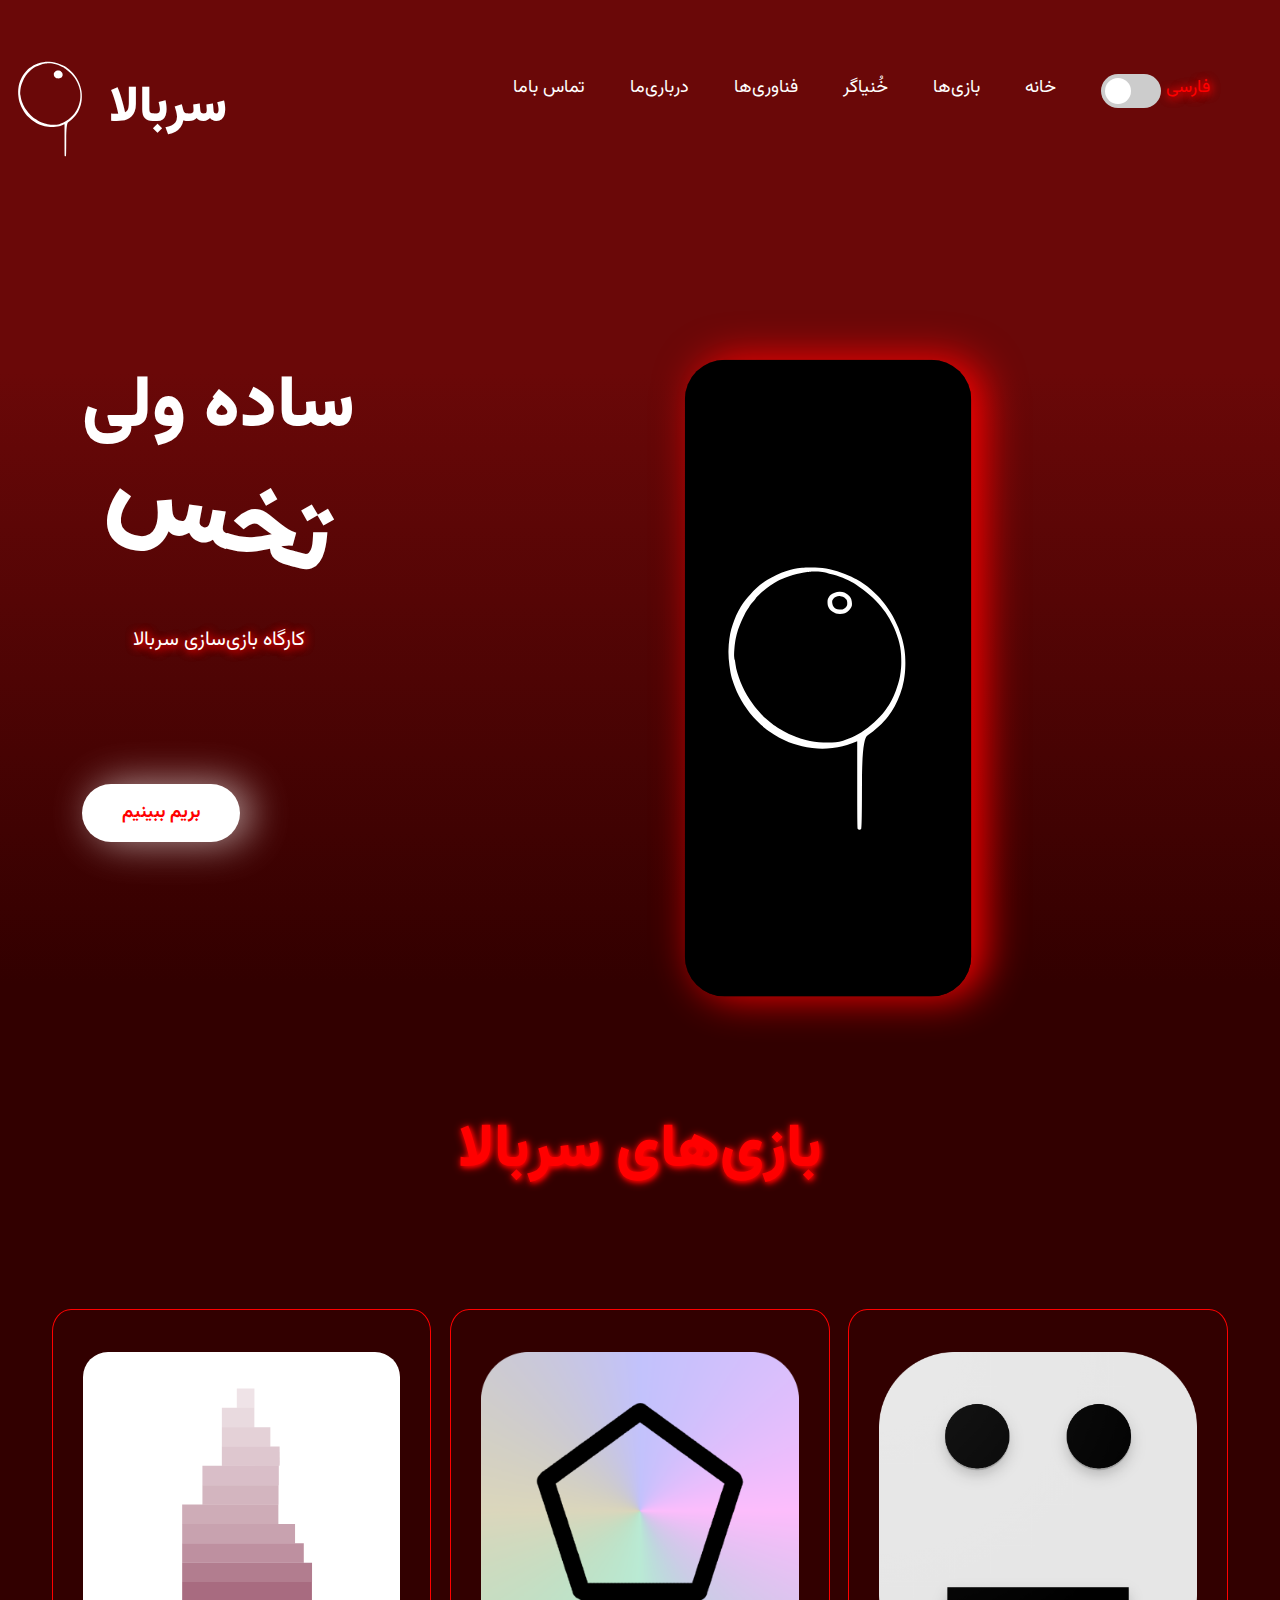
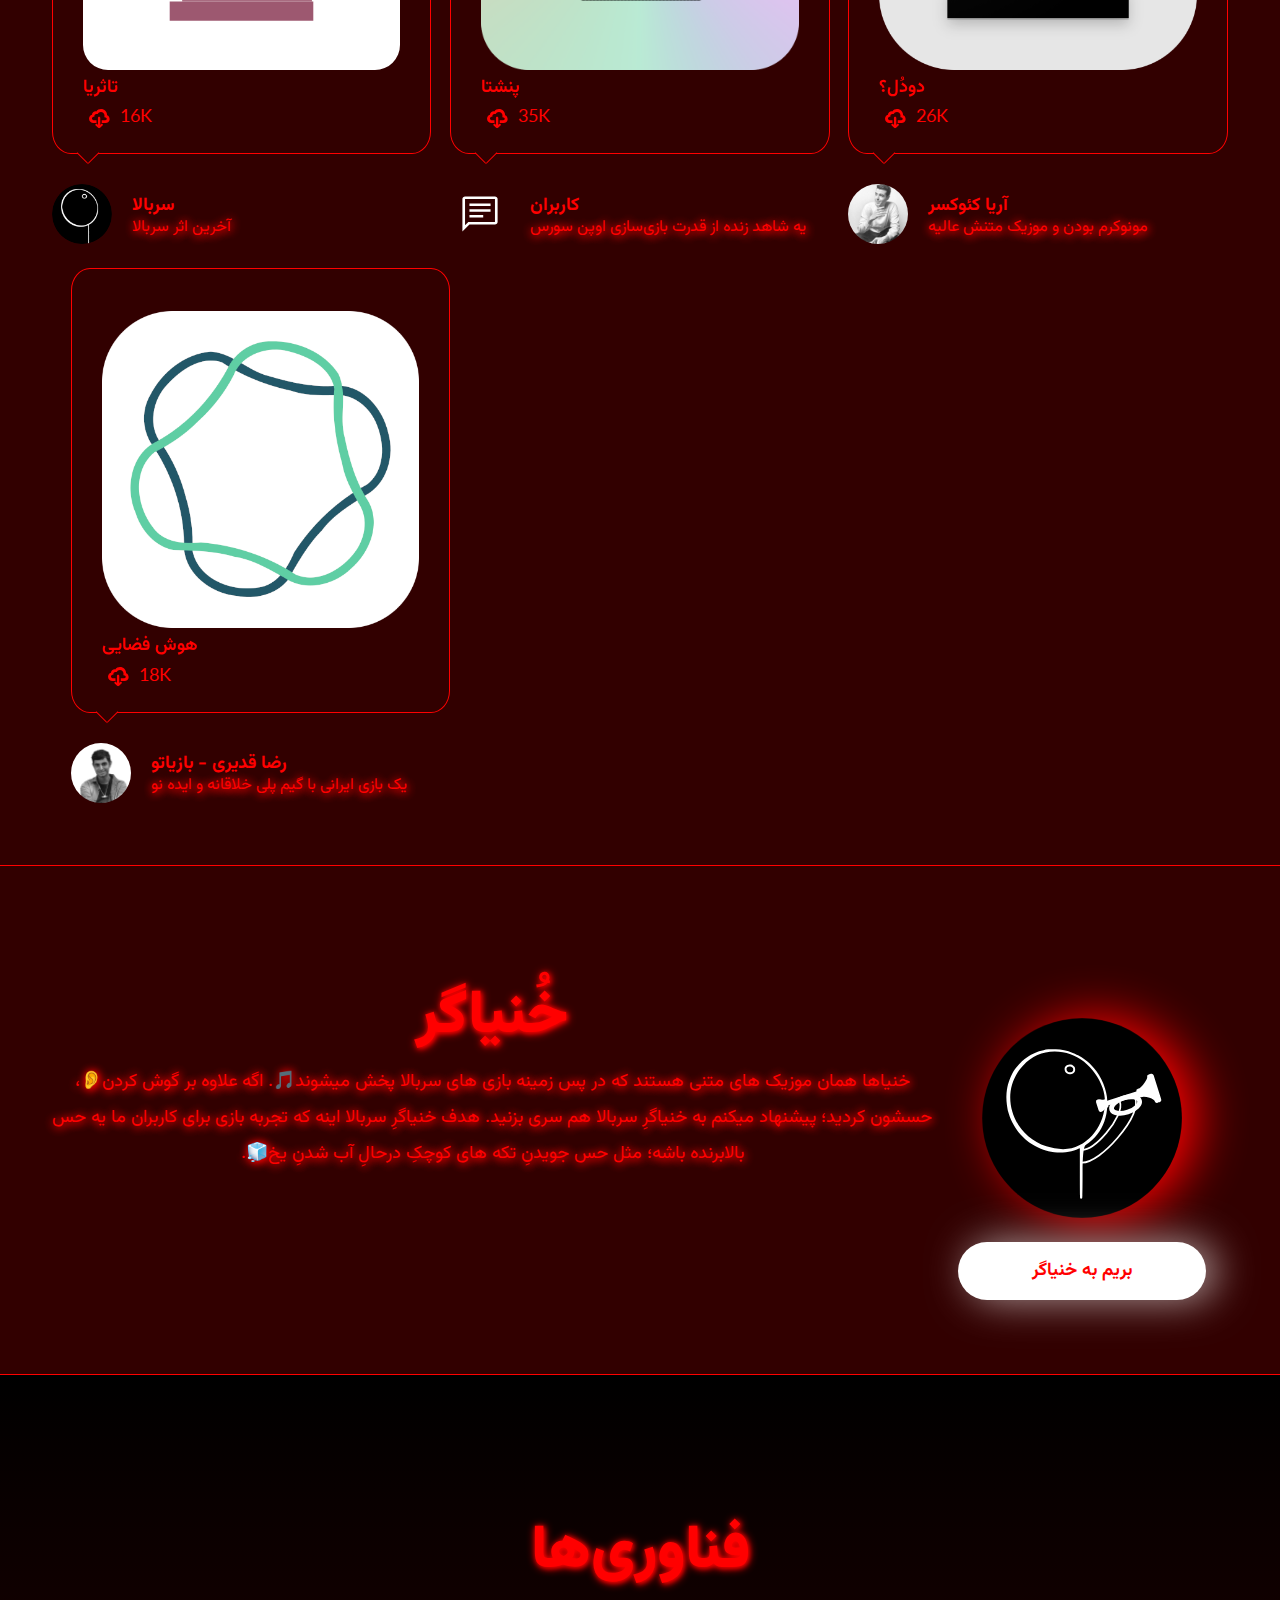
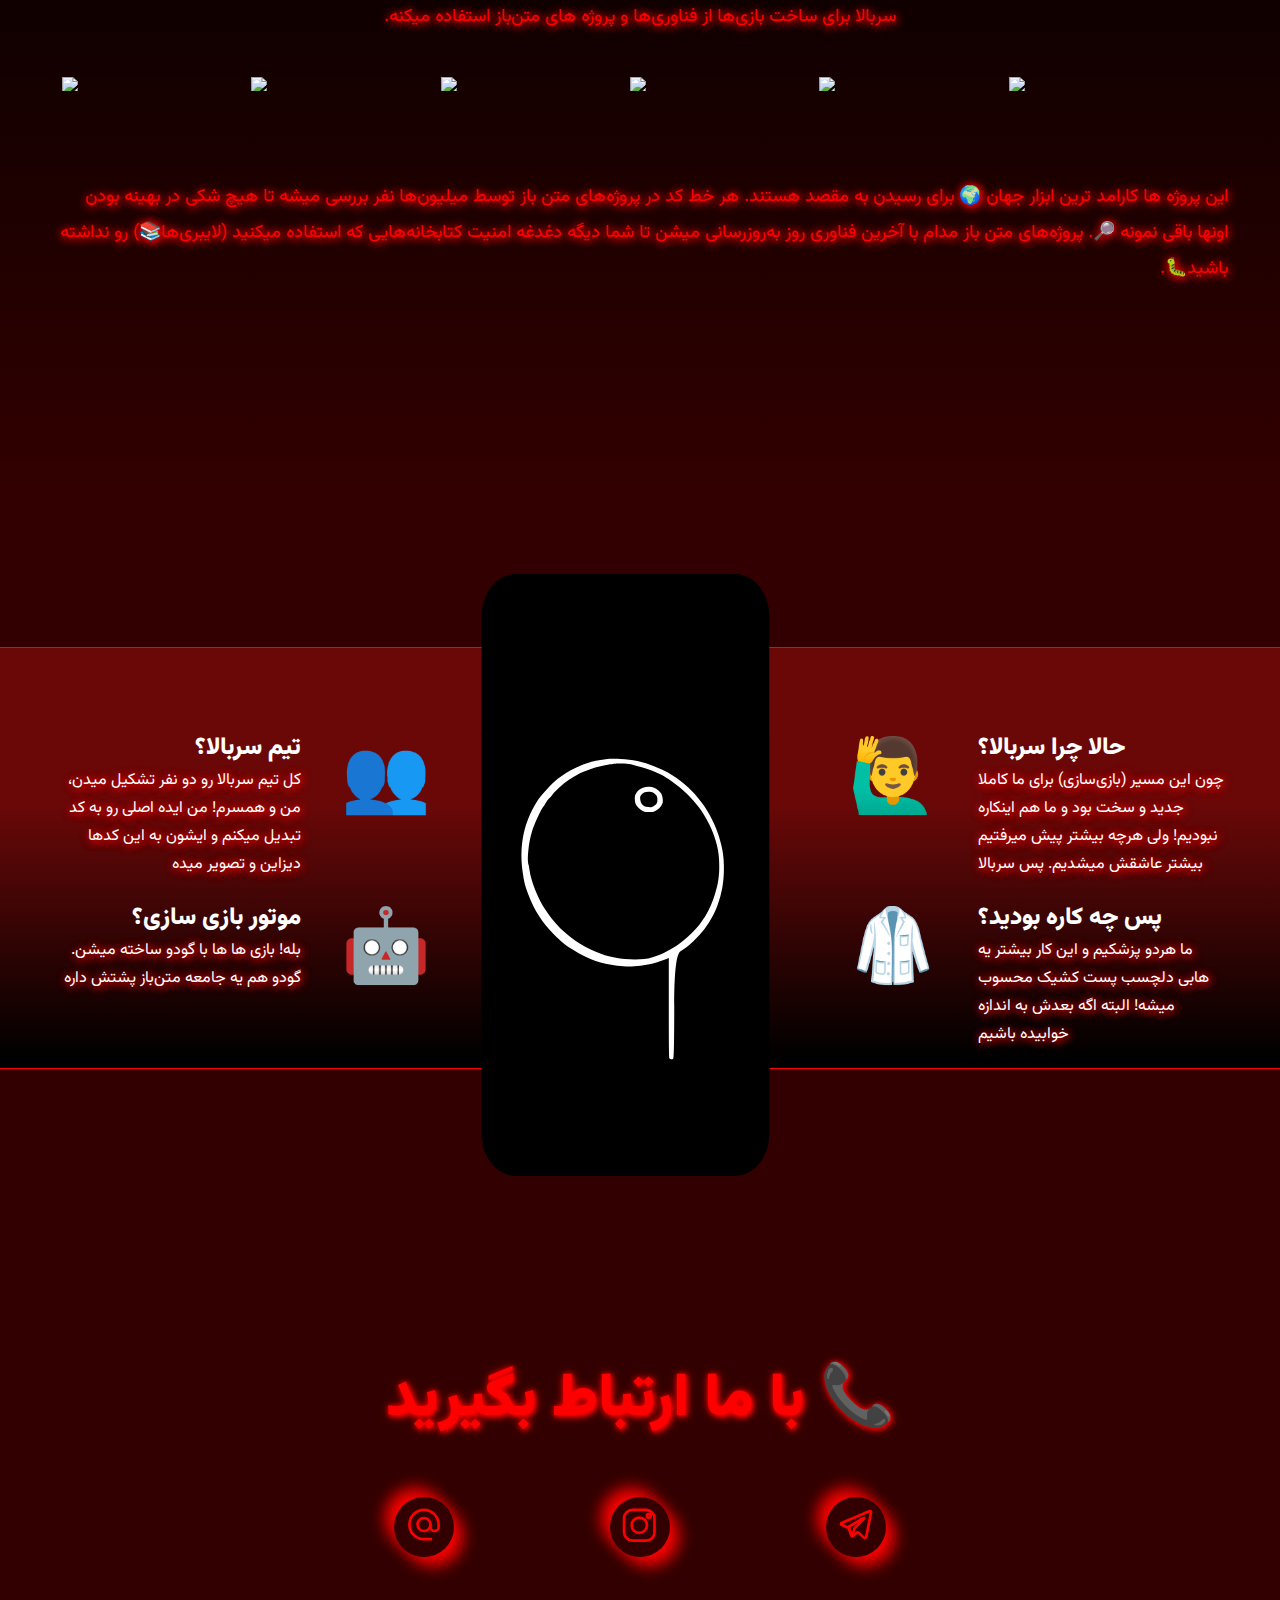
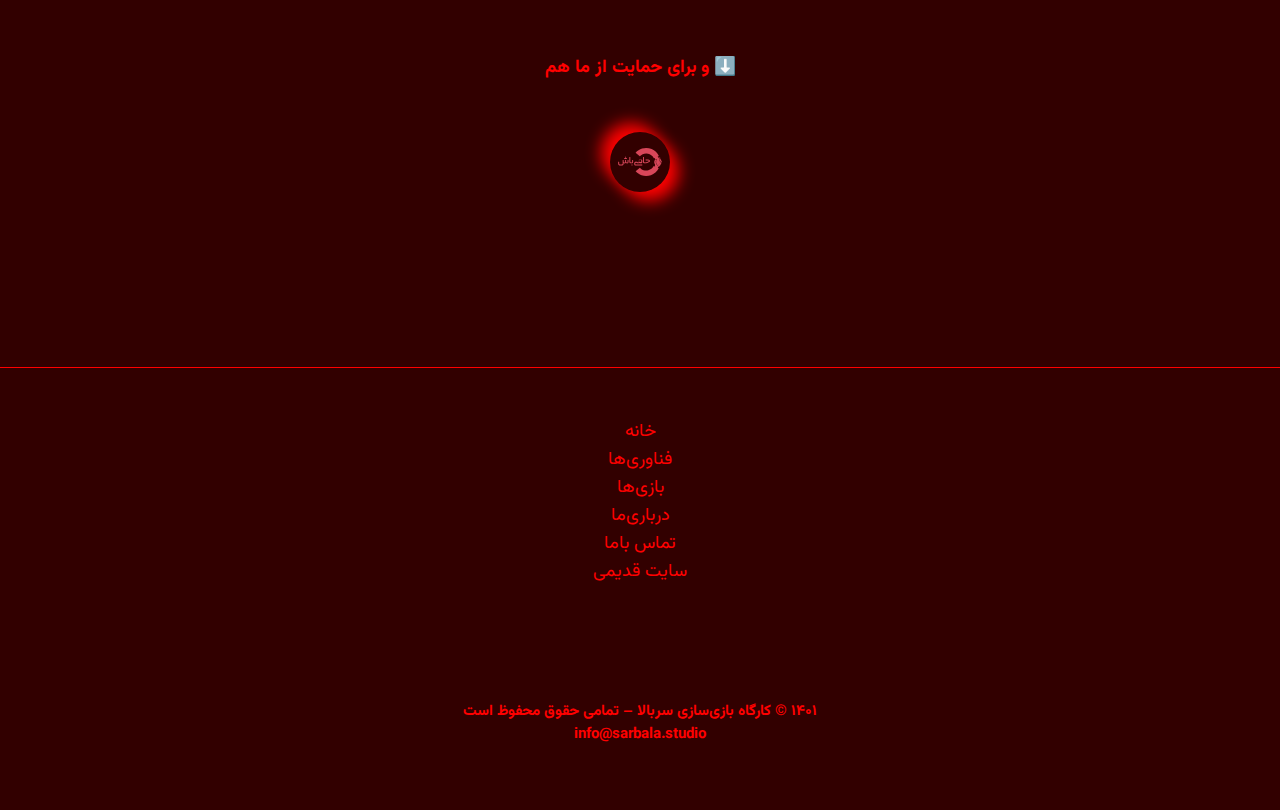
==== index.html @ 42cbb2fa "G tags" ====
<!DOCTYPE html>
<html lang="en">
  <head>
    <meta charset="UTF-8" />
    <meta name="viewport" content="width=device-width, initial-scale=1.0" />
    <meta name="theme-color" content="#320000"/>
    <title>Sarbala.Studio</title>

    <!-- Favicon -->
    <link
      rel="apple-touch-icon"
      sizes="180x180"
      href="images/favicon/apple-touch-icon.png"
    />
    <link
      rel="icon"
      type="image/png"
      sizes="32x32"
      href="images/favicon/favicon-32x32.png"
    />
    <link
      rel="icon"
      type="image/png"
      sizes="16x16"
      href="images/favicon/favicon-16x16.png"
    />
    <link rel="manifest" href="images/favicon/site.webmanifest" />
    <link
      rel="mask-icon"
      href="images/favicon/safari-pinned-tab.svg"
      color="#5bbad5"
    />
    <link rel="shortcut icon" href="images/favicon/favicon.ico" />
    <meta name="msapplication-TileColor" content="#da532c" />
    <meta
      name="msapplication-config"
      content="images/favicon/browserconfig.xml"
    />
    <!-- End: Favicon -->

    <!-- Primary Meta Tags -->
    <meta name="title" content="Sarbala a game studio" />
    <meta name="description" content="Sarbala,  simple  but  naughty! سربالا ساده ولی تخس!"/>

    <!-- Google Font -->
    <link rel="preconnect" href="https://fonts.googleapis.com">
    <link rel="preconnect" href="https://fonts.gstatic.com" crossorigin>
    <link href="https://fonts.googleapis.com/css2?family=Lato:ital,wght@0,400;0,700;0,900;1,400&display=swap" rel="stylesheet"/>
    <link href="https://fonts.googleapis.com/css2?family=Vazirmatn&display=swap" rel="stylesheet">

    <!-- Main CSS File -->
    <link rel="stylesheet" href="css/styles.css" />
    <link rel="stylesheet" href="css/grid.css" />


    <!-- Google tag (gtag.js) -->
    <script async src="https://www.googletagmanager.com/gtag/js?id=G-FK71V60ZFJ"></script>
    <script>
      window.dataLayer = window.dataLayer || [];
      function gtag(){dataLayer.push(arguments);}
      gtag('js', new Date());

      gtag('config', 'G-FK71V60ZFJ');
    </script>

  </head>
  <body>
    <!-- Preloader -->
    <div class="preloader">
      <div class="loader"></div>
    </div>
    <!-- Preloader End -->
    <!-- Header Section -->
    <header id="home">
      <nav>
        <div style="display: flex;justify-content: center;align-items: center;">
          <img src="images/sarbala-raw.svg" alt="Sarbala logo"/>
          <a href="#" class="logo lang lang-fa">سربالا</a>
          <a href="#" class="logo lang lang-en" style="font-size: 1.6rem;">Sarbala</a>
        </div>
        <div id="navbar">
          <ul>
            <li><a href="#home" class="lang lang-en">HOME</a></li>
            <li><a href="#games" class="lang lang-en">GAMES</a></li>
            <li><a href="#xonyagar" class="lang lang-en">Xonyagar</a></li>
            <li><a href="#features" class="lang lang-en">TECHNOLOGIES</a></li>
            <li><a href="#howto" class="lang lang-en">ABOUT US</a></li>
            <li><a href="#contact" class="lang lang-en">CONTACT</a></li>

            <li><a href="#contact" class="lang lang-fa">تماس باما</a></li>
            <li><a href="#howto" class="lang lang-fa">درباری‌ما</a></li>
            <li><a href="#features" class="lang lang-fa">فناوری‌ها</a></li>
            <li><a href="#xonyagar" class="lang lang-fa">خُنیا‌گر</a></li>
            <li><a href="#games" class="lang lang-fa">بازی‌ها</a></li>
            <li><a href="#home" class="lang lang-fa">خانه</a></li>
            <li>
              <label class="switch">
                <input type="checkbox" onclick="changelangfrombutt()">
                <span class="slider round"></span>
              </label>
            <p class="lang lang-fa">فارسی</p>
            <p class="lang lang-en">English</p>
            </li>
          </ul>
        </div>
        <div id="mobileNav">
          <span onclick="openNav()">&#9776;</span>
        </div>
        <div id="myNav" class="mobileNavOverlay">
          <div class="overlay-content">
            <a href="javascript:void()" class="close-btn" onclick="closeNav()"
              >&times;</a
            >
            <a href="#home" class="lang lang-en" onclick="closeNav()">HOME</a>
            <a href="#features" class="lang lang-en" onclick="closeNav()">SCREENSHOTS</a>
            <a href="#games" class="lang lang-en" onclick="closeNav()">GAMES</a>
            <a href="#howto" class="lang lang-en" onclick="closeNav()">ABOUT US</a>
            <a href="#contact" class="lang lang-en" onclick="closeNav()">CONTACT</a>


            <a href="#home" class="lang lang-fa" onclick="closeNav()">خانه</a>
            <a href="#features" class="lang lang-fa" onclick="closeNav()">فناوری‌ها</a>
            <a href="#games" class="lang lang-fa" onclick="closeNav()">بازی‌ها</a>
            <a href="#howto" class="lang lang-fa" onclick="closeNav()">درباری‌ما</a>
            <a href="#contact" class="lang lang-fa" onclick="closeNav()">تماس باما</a>
            <label class="switch" style="margin-top: 1em;">
              <input type="checkbox" onclick="changelangfrombutt()">
              <span class="slider"></span>
            </label>
            <p class="lang lang-fa">فارسی</p>
            <p class="lang lang-en">English</p>

          </div>
        </div>
      </nav>
      <div id="hero">
        <div class="row">
          <div class="col span_1_of_2">
            <div class="hero-description">
              <h1 class="lang lang-en">
                Pleasingly Graceful <br />
                & Stylish
              </h1>
              <br>
              <h1 class="lang lang-fa">
                ساده ولی<br/>
              </h1>
              <h1 class="lang lang-fa toxs">
                تخس
              </h1>
              <br>

              <p class="lang lang-en">
                An elegant game studio 
              </p>
              <p class="lang lang-fa" style="text-align: center;">
                کارگاه بازی‌سازی سربالا
              </p>
              <br>
              <br>
              <a href="#games" class="btn">
                <span class="download-btn  lang lang-en"> Let's see</span>
                <span class="download-btn lang lang-fa"> بریم ببینیم</span>
              </a>
            </div>
          </div>
          <div class="col span_1_of_2">
            <img class="hero-img" src="images/1080-2400.svg" alt="" style="scale: 0.8;" />
          </div>
        </div>
      </div>
      <!-- <div class="shape-divider">
        <div class="custom-shape-divider-bottom-1603385849">
          <svg
            data-name="Layer 1"
            xmlns="http://www.w3.org/2000/svg"
            viewBox="0 0 1200 120"
            preserveAspectRatio="none"
          >
            <path
              d="M1200 120L0 16.48 0 0 1200 0 1200 120z"
              class="shape-fill"
            ></path>
          </svg>
        </div>
      </div> -->
      <button onclick="topFunction()" id="scrollUp" title="Go to top">
        <svg transform = "scale(-1,1)" height="100%" stroke-miterlimit="10" style="fill-rule:nonzero;clip-rule:evenodd;stroke-linecap:round;stroke-linejoin:round;" version="1.1" viewBox="0 0 100 100" width="100%" xml:space="preserve" xmlns="http://www.w3.org/2000/svg" xmlns:xlink="http://www.w3.org/1999/xlink">
          <defs/>
          <g id="Layer-1">
          <g opacity="1">
          <path d="M47.2425 9.98416C46.5605 9.99583 45.9525 10.0289 45.4668 10.0828C44.4954 10.1907 43.632 10.3256 42.8765 10.4875C42.1211 10.6494 41.3251 10.8653 40.4887 11.1351C39.6522 11.4049 38.7079 11.7827 37.6556 12.2683C36.6033 12.754 35.6859 13.2397 34.9034 13.7253C34.1209 14.211 33.352 14.7507 32.5965 15.3442C31.841 15.9378 30.9102 16.8417 29.8039 18.0559C28.6976 19.2701 27.9152 20.2145 27.4565 20.889C26.9978 21.5635 26.5256 22.3595 26.0399 23.2769C25.5543 24.1942 25.1226 25.1521 24.7448 26.1504C24.367 27.1487 24.0703 28.0526 23.8544 28.8621C23.6385 29.6716 23.4497 30.6291 23.2878 31.7357C23.1259 32.8422 23.0314 34.0693 23.0045 35.4187C22.9775 36.768 23.0719 38.225 23.2878 39.7897C23.5037 41.3544 23.706 42.5014 23.8949 43.2299C24.0837 43.9584 24.3941 44.903 24.8258 46.063C25.2574 47.2229 25.7162 48.2752 26.2018 49.2198C26.6875 50.1644 27.2001 51.0548 27.7398 51.891C28.2794 52.7272 28.873 53.5504 29.5206 54.3598C30.1681 55.1693 30.9102 55.9925 31.7466 56.8287C32.583 57.6648 33.352 58.3666 34.0535 58.9332C34.7551 59.4999 35.6589 60.1337 36.7652 60.8355C37.8715 61.5372 38.9372 62.1306 39.9625 62.6163C40.9878 63.1019 41.9322 63.4929 42.7956 63.79C43.659 64.087 44.5494 64.3428 45.4668 64.5589C46.3841 64.7751 47.423 64.9499 48.5832 65.0851C49.7434 65.2203 50.7687 65.2874 51.6591 65.2874C52.5495 65.2874 53.5748 65.2203 54.735 65.0851C55.8952 64.9499 56.9205 64.7751 57.8109 64.5589C58.7013 64.3428 59.6727 64.0328 60.725 63.6281C61.2511 63.4257 61.7772 63.2233 62.3034 63.021C62.3034 67.4325 62.3034 71.844 62.3034 76.2555C62.3034 85.0786 62.3574 89.571 62.4653 89.7329C62.5732 89.8948 62.7351 89.9895 62.951 90.0162C63.1668 90.0429 63.3557 89.962 63.5176 89.7734C63.6795 89.5848 63.7604 84.9571 63.7604 75.8913C63.7604 66.8254 64.3135 61.942 65.4198 61.2402C66.5261 60.5384 67.6727 59.635 68.86 58.5285C70.0472 57.422 71.0185 56.3697 71.774 55.3717C72.5294 54.3736 73.204 53.3343 73.7976 52.2553C74.3912 51.1763 74.9308 49.9621 75.4165 48.6127C75.9022 47.2634 76.28 45.8743 76.5498 44.4441C76.8195 43.0137 76.968 41.4491 76.9949 39.7492C77.0219 38.0494 76.941 36.5381 76.7521 35.2163C76.5633 33.8945 76.226 32.4374 75.7403 30.8453C75.2546 29.2531 74.6071 27.6617 73.7976 26.0695C72.9882 24.4775 72.1247 23.061 71.2074 21.8199C70.29 20.5787 69.4535 19.5669 68.6981 18.7844C67.9426 18.0019 67.2141 17.3139 66.5125 16.7203C65.811 16.1267 65.096 15.5736 64.3675 15.0609C63.639 14.5483 62.87 14.0627 62.0606 13.6039C61.2511 13.1452 60.0774 12.6056 58.5394 11.985C57.0015 11.3644 55.4635 10.8923 53.9256 10.5685C52.3876 10.2447 51.0284 10.0609 49.4635 10.0069C48.681 9.97993 47.9246 9.97248 47.2425 9.98416ZM48.9196 11.2312C49.7561 11.2312 51.0925 11.2565 51.6591 11.3375C52.2257 11.4184 53.2915 11.6882 54.8564 12.1469C56.4213 12.6056 57.703 13.0508 58.7013 13.4825C59.6996 13.9142 60.4821 14.292 61.0487 14.6157C61.6154 14.9395 62.6137 15.6276 64.0437 16.6798C65.4738 17.7321 66.7823 18.8789 67.9696 20.12C69.1568 21.3611 70.1551 22.5753 70.9645 23.7625C71.774 24.9498 72.5025 26.2044 73.1501 27.5265C73.7976 28.8483 74.3642 30.3053 74.8499 31.8975C75.3356 33.4897 75.6189 35.0811 75.6998 36.6733C75.7808 38.2655 75.7808 39.5469 75.6998 40.5182C75.6189 41.4895 75.511 42.3395 75.376 43.068C75.2411 43.7965 74.9983 44.7541 74.6475 45.9415C74.2968 47.129 73.9055 48.1942 73.4738 49.1389C73.0422 50.0835 72.6374 50.8792 72.2597 51.5268C71.8819 52.1743 71.3288 52.9838 70.6003 53.9551C69.8718 54.9265 68.8464 56.0192 67.5244 57.2334C66.2023 58.4476 64.8936 59.4456 63.5985 60.2284C62.3034 61.0111 61.2376 61.5777 60.4012 61.9282C59.5648 62.2787 58.7553 62.5758 57.9728 62.8186C57.1903 63.0615 56.4484 63.2233 55.7468 63.3043C55.0453 63.3852 54.2358 63.4257 53.3185 63.4257C52.4011 63.4257 51.4972 63.3852 50.6068 63.3043C49.7164 63.2233 48.8125 63.0882 47.8951 62.8996C46.9778 62.711 46.1818 62.5215 45.5073 62.3329C44.8327 62.1443 43.9963 61.8473 42.998 61.4425C41.9997 61.0378 40.9608 60.5384 39.8816 59.9451C38.8023 59.3517 37.9389 58.8256 37.2913 58.3666C36.6438 57.9077 35.8883 57.3143 35.0249 56.5858C34.1614 55.8573 33.5004 55.2502 33.0417 54.7646C32.583 54.2789 32.0704 53.6985 31.5037 53.0242C30.9371 52.35 30.3165 51.513 29.642 50.5149C28.9675 49.5169 28.4009 48.5723 27.9421 47.6819C27.4834 46.7915 27.0653 45.8743 26.6875 44.9297C26.3097 43.9851 25.9859 43.0542 25.7162 42.1371C25.4464 41.22 25.2574 40.3426 25.1495 39.5064C25.0416 38.6702 24.9607 38.225 24.9067 38.1708C24.8527 38.1166 24.7988 37.8065 24.7448 37.2399C24.6908 36.6733 24.7179 35.8096 24.8258 34.6497C24.9337 33.4897 25.0686 32.5046 25.2305 31.6952C25.3924 30.8857 25.6083 30.0358 25.878 29.1454C26.1478 28.255 26.6335 27.0544 27.3351 25.5433C28.0366 24.0323 28.5223 23.115 28.7921 22.7912C29.0619 22.4674 29.3047 22.1032 29.5206 21.6984C29.7365 21.2937 30.0198 20.9159 30.3705 20.5652C30.7212 20.2145 31.0181 19.8637 31.2609 19.5129C31.5037 19.1622 32.0704 18.5685 32.9608 17.7321C33.8511 16.8957 34.7551 16.1672 35.6724 15.5466C36.5898 14.926 37.4127 14.4269 38.1412 14.0491C38.8698 13.6714 40.003 13.2127 41.5409 12.6731C43.0789 12.1334 44.5899 11.7557 46.0739 11.5398C47.5578 11.3239 48.0832 11.2312 48.9196 11.2312Z" fill="#ffffff" fill-rule="evenodd" opacity="1" stroke="none"/>
          <path d="M55.4237 17.6905C54.884 17.9064 54.4928 18.1222 54.25 18.3381C54.0071 18.5539 53.8183 18.7697 53.6834 18.9856C53.5484 19.2015 53.4405 19.4039 53.3596 19.5927C53.2786 19.7816 53.2382 20.0919 53.2382 20.5236C53.2382 20.9553 53.2786 21.333 53.3596 21.6568C53.4405 21.9806 53.6024 22.3044 53.8452 22.6282C54.0881 22.9519 54.4119 23.2488 54.8166 23.5185C55.2213 23.7883 55.5586 23.9637 55.8284 24.0447C56.0982 24.1256 56.5029 24.1661 57.0426 24.1661C57.5822 24.1661 57.987 24.1256 58.2568 24.0447C58.5265 23.9637 58.8503 23.8019 59.2281 23.559C59.6059 23.3162 59.9296 22.9924 60.1994 22.5877C60.4692 22.183 60.6311 21.8457 60.6851 21.5759C60.7391 21.3061 60.7256 20.9148 60.6446 20.4022C60.5637 19.8895 60.4423 19.4982 60.2804 19.2285C60.1185 18.9587 59.8487 18.6618 59.4709 18.3381C59.0932 18.0143 58.7289 17.785 58.3782 17.65C58.0274 17.5151 57.5822 17.4341 57.0426 17.4072C56.5029 17.3802 55.9633 17.4746 55.4237 17.6905Z" fill="#ffffff" fill-rule="evenodd" opacity="1" stroke="none"/>
          <path d="M55.8689 18.9047C55.5181 19.0666 55.2618 19.242 55.0999 19.4308C54.938 19.6197 54.8166 19.7951 54.7356 19.957C54.6547 20.1188 54.6412 20.4291 54.6952 20.8878C54.7492 21.3465 54.884 21.7108 55.0999 21.9806C55.3158 22.2504 55.5451 22.4527 55.7879 22.5877C56.0308 22.7226 56.3815 22.8036 56.8402 22.8305C57.2989 22.8575 57.6227 22.844 57.8116 22.79C58.0004 22.7361 58.2298 22.6146 58.4996 22.4258C58.7694 22.2369 58.9717 22.0211 59.1067 21.7782C59.2416 21.5354 59.2955 21.1981 59.2686 20.7664C59.2416 20.3347 59.1741 20.0244 59.0662 19.8355C58.9583 19.6467 58.7559 19.4308 58.4591 19.188C58.1623 18.9451 57.7441 18.7968 57.2045 18.7428C56.6648 18.6888 56.2196 18.7428 55.8689 18.9047Z" fill="#ffffff" fill-rule="evenodd" opacity="1" stroke="none"/>
          </g>
          </g>
          </svg>          
      </button>
    </header>
    <!-- End: Header Section -->

    <!-- GAMES Section -->
    <section id="games">
      <h2 class="stylish_heading lang lang-en">
        Our games
      </h2>
      <h2 class="stylish_heading lang lang-fa">
        بازی‌های سربالا
      </h2>
      <div class="row">
        <div class="col span_1_of_3">
          <div class="bubble" onclick="window.open('https://sarbala.studio/TaSoraya.html','mwindow');">&nbsp;
            <img src="images/soraya logo.svg" alt="" style="border-radius: 25px;">
            <span class="company-name lang lang-en">Ta Soraya</span>
            <span class="company-name lang lang-fa">تا‌ثریا</span>
            <span><svg height="10%" width="10%" style="vertical-align: middle;" stroke-miterlimit="10" style="fill-rule:nonzero;clip-rule:evenodd;stroke-linecap:round;stroke-linejoin:round;" version="1.1" viewBox="0 0 100 100"  xml:space="preserve" xmlns="http://www.w3.org/2000/svg" xmlns:xlink="http://www.w3.org/1999/xlink">
              <defs>
              <clipPath id="TextBounds">
              <rect height="67.0413" width="73.3627" x="13.3187" y="16.4793"/>
              </clipPath>
              </defs>
              <g id="Layer-1">
              <path fill="red" clip-path="url(#TextBounds)" d="M59.0462 57.2585L59.0462 66.104L70.4903 66.104C78.4863 66.104 83.9585 61.6063 83.9585 54.36C83.9585 48.2881 81.06 43.6155 76.0375 41.7914C75.9875 30.4222 67.6668 22.2513 56.6974 22.2513C50.9253 22.2513 45.5031 24.6501 41.9049 29.6476C35.0834 28.5231 28.9365 33.1958 28.2118 40.0423C22.4898 41.4416 19.0415 46.539 19.0415 52.7608C19.0415 60.1321 24.9635 66.104 33.3592 66.104L42.5296 66.104L42.5296 57.2585L33.4092 57.2585C30.3608 57.2585 28.2118 54.9097 28.2118 52.2611C28.2118 48.2631 31.3852 46.3641 35.3332 46.3641C35.758 46.3641 35.9829 46.1142 35.9079 45.6894C35.0584 39.7424 39.2312 36.2692 45.3781 37.9433C45.7029 38.0433 46.0278 37.9433 46.1777 37.6435C48.2766 33.3957 51.7749 31.1218 56.5224 31.1218C62.5444 31.1218 67.3419 35.7944 67.6168 42.0163C67.7168 44.0652 67.5169 45.9143 67.3419 47.2136C67.292 47.6384 67.4669 47.8383 67.8917 47.8883C72.3644 48.1881 74.7882 49.8373 74.7882 53.1356C74.7882 55.7343 73.4388 57.2585 69.9156 57.2585L59.0462 57.2585ZM50.8004 82.5207C51.8248 82.5207 52.8993 82.1459 53.8988 81.1714L61.5949 73.8001C62.1946 73.2004 62.5444 72.5507 62.5444 71.6512C62.5444 69.8521 60.9452 68.6277 59.396 68.6277C58.4465 68.6277 57.6469 69.0275 57.0222 69.6772L55.0482 71.7761L53.8988 73.8501L54.5235 70.4768L54.5235 50.3121C54.5235 48.3381 52.9243 46.5889 50.8004 46.5889C48.6514 46.5889 47.0523 48.3381 47.0523 50.3121L47.0523 70.4768L47.6769 73.8501L46.5525 71.7761L44.5535 69.6772C43.9289 69.0275 43.1293 68.6277 42.1797 68.6277C40.6305 68.6277 39.0313 69.8521 39.0313 71.6512C39.0313 72.5507 39.3812 73.2004 39.9809 73.8001L47.6769 81.1714C48.6764 82.1459 49.7509 82.5207 50.8004 82.5207Z" fill="#000000" fill-rule="evenodd" opacity="1" stroke="none"/>
              </g>
              </svg>
              16K
            </span>
          </div>
          <div class="client-info">
            <img class="avatar" src="images/sarbala-logo.png" alt="" />
            <div class="name">
              <h4 class="lang lang-en">Sarbala</h4>
              <p class="role lang lang-en">Latest Sarbala artwork.</p>
              <h4 class="lang lang-fa">سربالا</h4>
              <p class="role lang lang-fa">آخرین اثر سربالا</p>
            </div>
          </div>
        </div>
        <div class="col span_1_of_3">
          <div class="bubble" onclick="window.open('https://sarbala.studio/Panshta.html','mwindow');">&nbsp;
            <img src="images/panshta-logo.png" alt="" >
            <span class="company-name lang lang-en">Panshta</span>
            <span class="company-name lang lang-fa">پنشتا</span>
            <span><svg height="10%" width="10%" style="vertical-align: middle;" stroke-miterlimit="10" style="fill-rule:nonzero;clip-rule:evenodd;stroke-linecap:round;stroke-linejoin:round;" version="1.1" viewBox="0 0 100 100"  xml:space="preserve" xmlns="http://www.w3.org/2000/svg" xmlns:xlink="http://www.w3.org/1999/xlink">
              <defs>
              <clipPath id="TextBounds">
              <rect height="67.0413" width="73.3627" x="13.3187" y="16.4793"/>
              </clipPath>
              </defs>
              <g id="Layer-1">
              <path fill="red" clip-path="url(#TextBounds)" d="M59.0462 57.2585L59.0462 66.104L70.4903 66.104C78.4863 66.104 83.9585 61.6063 83.9585 54.36C83.9585 48.2881 81.06 43.6155 76.0375 41.7914C75.9875 30.4222 67.6668 22.2513 56.6974 22.2513C50.9253 22.2513 45.5031 24.6501 41.9049 29.6476C35.0834 28.5231 28.9365 33.1958 28.2118 40.0423C22.4898 41.4416 19.0415 46.539 19.0415 52.7608C19.0415 60.1321 24.9635 66.104 33.3592 66.104L42.5296 66.104L42.5296 57.2585L33.4092 57.2585C30.3608 57.2585 28.2118 54.9097 28.2118 52.2611C28.2118 48.2631 31.3852 46.3641 35.3332 46.3641C35.758 46.3641 35.9829 46.1142 35.9079 45.6894C35.0584 39.7424 39.2312 36.2692 45.3781 37.9433C45.7029 38.0433 46.0278 37.9433 46.1777 37.6435C48.2766 33.3957 51.7749 31.1218 56.5224 31.1218C62.5444 31.1218 67.3419 35.7944 67.6168 42.0163C67.7168 44.0652 67.5169 45.9143 67.3419 47.2136C67.292 47.6384 67.4669 47.8383 67.8917 47.8883C72.3644 48.1881 74.7882 49.8373 74.7882 53.1356C74.7882 55.7343 73.4388 57.2585 69.9156 57.2585L59.0462 57.2585ZM50.8004 82.5207C51.8248 82.5207 52.8993 82.1459 53.8988 81.1714L61.5949 73.8001C62.1946 73.2004 62.5444 72.5507 62.5444 71.6512C62.5444 69.8521 60.9452 68.6277 59.396 68.6277C58.4465 68.6277 57.6469 69.0275 57.0222 69.6772L55.0482 71.7761L53.8988 73.8501L54.5235 70.4768L54.5235 50.3121C54.5235 48.3381 52.9243 46.5889 50.8004 46.5889C48.6514 46.5889 47.0523 48.3381 47.0523 50.3121L47.0523 70.4768L47.6769 73.8501L46.5525 71.7761L44.5535 69.6772C43.9289 69.0275 43.1293 68.6277 42.1797 68.6277C40.6305 68.6277 39.0313 69.8521 39.0313 71.6512C39.0313 72.5507 39.3812 73.2004 39.9809 73.8001L47.6769 81.1714C48.6764 82.1459 49.7509 82.5207 50.8004 82.5207Z" fill="#000000" fill-rule="evenodd" opacity="1" stroke="none"/>
              </g>
              </svg>
              35K
            </span>
          </div>
          <div class="client-info">
            <img class="avatar" src="images/newnote.svg" alt="" />
            <div class="name">
              <h4 class="lang lang-en">Comments</h4>
              <p class="role lang lang-en">An example of open source commiunity power in game making field.</p>
              <h4 class="lang lang-fa">کاربران</h4>
              <p class="role lang lang-fa">یه شاهد زنده از قدرت بازی‌سازی اوپن سورس</p>
            </div>
          </div>
        </div>
        <div class="col span_1_of_3">
          <div class="bubble" onclick="window.open('https://sarbala.studio/DooDol.html','mwindow');">&nbsp;
            <img src="images/doodol-logo.png" alt="">
            <span class="company-name lang lang-en">DooDol?</span>
            <span class="company-name lang lang-fa">دودُل؟</span>
            <span><svg height="10%" width="10%" style="vertical-align: middle;" stroke-miterlimit="10" style="fill-rule:nonzero;clip-rule:evenodd;stroke-linecap:round;stroke-linejoin:round;" version="1.1" viewBox="0 0 100 100"  xml:space="preserve" xmlns="http://www.w3.org/2000/svg" xmlns:xlink="http://www.w3.org/1999/xlink">
              <defs>
              <clipPath id="TextBounds">
              <rect height="67.0413" width="73.3627" x="13.3187" y="16.4793"/>
              </clipPath>
              </defs>
              <g id="Layer-1">
              <path fill="red" clip-path="url(#TextBounds)" d="M59.0462 57.2585L59.0462 66.104L70.4903 66.104C78.4863 66.104 83.9585 61.6063 83.9585 54.36C83.9585 48.2881 81.06 43.6155 76.0375 41.7914C75.9875 30.4222 67.6668 22.2513 56.6974 22.2513C50.9253 22.2513 45.5031 24.6501 41.9049 29.6476C35.0834 28.5231 28.9365 33.1958 28.2118 40.0423C22.4898 41.4416 19.0415 46.539 19.0415 52.7608C19.0415 60.1321 24.9635 66.104 33.3592 66.104L42.5296 66.104L42.5296 57.2585L33.4092 57.2585C30.3608 57.2585 28.2118 54.9097 28.2118 52.2611C28.2118 48.2631 31.3852 46.3641 35.3332 46.3641C35.758 46.3641 35.9829 46.1142 35.9079 45.6894C35.0584 39.7424 39.2312 36.2692 45.3781 37.9433C45.7029 38.0433 46.0278 37.9433 46.1777 37.6435C48.2766 33.3957 51.7749 31.1218 56.5224 31.1218C62.5444 31.1218 67.3419 35.7944 67.6168 42.0163C67.7168 44.0652 67.5169 45.9143 67.3419 47.2136C67.292 47.6384 67.4669 47.8383 67.8917 47.8883C72.3644 48.1881 74.7882 49.8373 74.7882 53.1356C74.7882 55.7343 73.4388 57.2585 69.9156 57.2585L59.0462 57.2585ZM50.8004 82.5207C51.8248 82.5207 52.8993 82.1459 53.8988 81.1714L61.5949 73.8001C62.1946 73.2004 62.5444 72.5507 62.5444 71.6512C62.5444 69.8521 60.9452 68.6277 59.396 68.6277C58.4465 68.6277 57.6469 69.0275 57.0222 69.6772L55.0482 71.7761L53.8988 73.8501L54.5235 70.4768L54.5235 50.3121C54.5235 48.3381 52.9243 46.5889 50.8004 46.5889C48.6514 46.5889 47.0523 48.3381 47.0523 50.3121L47.0523 70.4768L47.6769 73.8501L46.5525 71.7761L44.5535 69.6772C43.9289 69.0275 43.1293 68.6277 42.1797 68.6277C40.6305 68.6277 39.0313 69.8521 39.0313 71.6512C39.0313 72.5507 39.3812 73.2004 39.9809 73.8001L47.6769 81.1714C48.6764 82.1459 49.7509 82.5207 50.8004 82.5207Z" fill="#000000" fill-rule="evenodd" opacity="1" stroke="none"/>
              </g>
              </svg>
              26K
            </span>
          </div>
          <div class="client-info">
            <img class="avatar" src="images/aria-keoxer.png" alt="" />
            <div class="name">
              <h4 class="lang lang-en">Aria Keoxer</h4>
              <p class="role lang lang-en">Great sound tracks and eye catching mono-chrome style.</p>
              <h4 class="lang lang-fa">آریا کئوکسر</h4>
              <p class="role lang lang-fa">مونوکرم بودن و موزیک متنش عالیه</p>
            </div>
          </div>
        </div>
        <div class="col span_1_of_3">
          <div class="bubble" onclick="window.open('https://sarbala.studio/fazaei.html','mwindow');">&nbsp;
            <img src="images/fazaei-logo.png" alt="">
            <span class="company-name lang lang-en">Fazaei</span>
            <span class="company-name lang lang-fa">هوش فضایی</span>
            <span><svg height="10%" width="10%" style="vertical-align: middle;" stroke-miterlimit="10" style="fill-rule:nonzero;clip-rule:evenodd;stroke-linecap:round;stroke-linejoin:round;" version="1.1" viewBox="0 0 100 100"  xml:space="preserve" xmlns="http://www.w3.org/2000/svg" xmlns:xlink="http://www.w3.org/1999/xlink">
              <defs>
              <clipPath id="TextBounds">
              <rect height="67.0413" width="73.3627" x="13.3187" y="16.4793"/>
              </clipPath>
              </defs>
              <g id="Layer-1">
              <path fill="red" clip-path="url(#TextBounds)" d="M59.0462 57.2585L59.0462 66.104L70.4903 66.104C78.4863 66.104 83.9585 61.6063 83.9585 54.36C83.9585 48.2881 81.06 43.6155 76.0375 41.7914C75.9875 30.4222 67.6668 22.2513 56.6974 22.2513C50.9253 22.2513 45.5031 24.6501 41.9049 29.6476C35.0834 28.5231 28.9365 33.1958 28.2118 40.0423C22.4898 41.4416 19.0415 46.539 19.0415 52.7608C19.0415 60.1321 24.9635 66.104 33.3592 66.104L42.5296 66.104L42.5296 57.2585L33.4092 57.2585C30.3608 57.2585 28.2118 54.9097 28.2118 52.2611C28.2118 48.2631 31.3852 46.3641 35.3332 46.3641C35.758 46.3641 35.9829 46.1142 35.9079 45.6894C35.0584 39.7424 39.2312 36.2692 45.3781 37.9433C45.7029 38.0433 46.0278 37.9433 46.1777 37.6435C48.2766 33.3957 51.7749 31.1218 56.5224 31.1218C62.5444 31.1218 67.3419 35.7944 67.6168 42.0163C67.7168 44.0652 67.5169 45.9143 67.3419 47.2136C67.292 47.6384 67.4669 47.8383 67.8917 47.8883C72.3644 48.1881 74.7882 49.8373 74.7882 53.1356C74.7882 55.7343 73.4388 57.2585 69.9156 57.2585L59.0462 57.2585ZM50.8004 82.5207C51.8248 82.5207 52.8993 82.1459 53.8988 81.1714L61.5949 73.8001C62.1946 73.2004 62.5444 72.5507 62.5444 71.6512C62.5444 69.8521 60.9452 68.6277 59.396 68.6277C58.4465 68.6277 57.6469 69.0275 57.0222 69.6772L55.0482 71.7761L53.8988 73.8501L54.5235 70.4768L54.5235 50.3121C54.5235 48.3381 52.9243 46.5889 50.8004 46.5889C48.6514 46.5889 47.0523 48.3381 47.0523 50.3121L47.0523 70.4768L47.6769 73.8501L46.5525 71.7761L44.5535 69.6772C43.9289 69.0275 43.1293 68.6277 42.1797 68.6277C40.6305 68.6277 39.0313 69.8521 39.0313 71.6512C39.0313 72.5507 39.3812 73.2004 39.9809 73.8001L47.6769 81.1714C48.6764 82.1459 49.7509 82.5207 50.8004 82.5207Z" fill="#000000" fill-rule="evenodd" opacity="1" stroke="none"/>
              </g>
              </svg>
              18K
            </span>
          </div>
          <div class="client-info">
            <img class="avatar" src="images/reza-ghadiri.jpg" alt="" />
            <div class="name">
              <h4 class="lang lang-en">Reza Ghadiri (Baziato.com)</h4>
              <p class="role lang lang-en">Iranian unique game with a brilliant idea.</p>
              <h4 class="lang lang-fa">رضا قدیری - بازیاتو</h4>
              <p class="role lang lang-fa">یک بازی ایرانی با گیم پلی خلاقانه و ایده نو</p>
            </div>
          </div>
        </div>
      </div>
    </section>
    <!-- End: Games Section -->
    
    <!-- Xonya Section -->
    <section id="xonyagar">
      <div class="land_port">
        <div>
          <h2 class="stylish_heading lang lang-fa center_align">خُنیا‌گر</h2>
          <h2 class="stylish_heading lang lang-en center_align">Xonyagar</h2>
          <p class="lang lang-fa center_align" dir="rtl">خنیاها همان موزیک های متنی هستند که در پس‌ زمینه بازی های سربالا پخش میشوند🎵. اگه علاوه بر گوش کردن👂، حسشون کردید؛ پیشنهاد میکنم به خنیاگرِ سربالا هم سری بزنید.
            هدف خنیاگرِ سربالا اینه که تجربه بازی برای کاربران ما یه حس بالابرنده باشه؛
            مثل حس جویدنِ تکه های کوچکِ درحالِ آب شدنِ یخ🧊. </p>
          <p class="lang lang-en center_align">Xonya is a song and Xonyagar is the singer! These are both pure persian words. Sarbala's Xonyagar pruduces songs and we use'em in the games to enhance your experience. Listen to some of these Xonyas here.</p>
        </div>
        <div style="display:grid;margin:1.5rem; justify-content: center; align-content: center;">
          <img style="min-width: 200px; margin:1.5rem;border-radius: 50%; box-shadow: 15px 0 50px var(--body-color);" src="images/Xonyagar_black.svg" alt="" style="max-width: 400px;">
          <a href="songs/Xonyagar.html" class="btn" target="_blank">
            <span class="lang lang-en"> Let'em play</span>
            <span class="lang lang-fa"> بریم به خنیاگر</span>
          </a>
        </div>
      </div>
    </section>
    <!-- End: Xonya Section -->
    
    <!-- Features Section -->
    <section id="features">
      <div class="row">
        
        <div>
          <div class="section-description features-description col1">
            <h2 class="stylish_heading lang lang-en">
              The joy of depending on open source 
            </h2>
            <h2 class="stylish_heading lang lang-fa center_align">
              فناوری‌ها
            </h2>
            <p class="little-descriptionlang lang lang-en center_align" dir="ltr">
              Sarbala uses open-source technologies to build games.
            </p>
            <p class="lang lang-fa center_align" dir="rtl">
              سربالا برای ساخت بازی‌ها از فناوری‌ها و پروژه های متن‌باز استفاده میکنه.
            </p>
          </div>
        </div>
        <div class="container">
          <div class="thumbnail">
            <img src="https://godotengine.org/themes/godotengine/assets/press/icon_color.svg"></img>
          </div>
          <div class="thumbnail">
            <img src="https://upload.wikimedia.org/wikipedia/commons/c/c5/Nginx_logo.svg"></img>
          </div>
          <div class="thumbnail">
            <img src="https://upload.wikimedia.org/wikipedia/commons/6/61/HTML5_logo_and_wordmark.svg"></img>
          </div>
          <div class="thumbnail">
            <img src="https://upload.wikimedia.org/wikipedia/commons/d/d5/CSS3_logo_and_wordmark.svg"></img>
          </div>
          <div class="thumbnail">
            <img src="https://upload.wikimedia.org/wikipedia/commons/9/99/Unofficial_JavaScript_logo_2.svg"></img>
          </div>
          <div class="thumbnail">
            <img src="https://upload.wikimedia.org/wikipedia/commons/thumb/a/ab/Logo-ubuntu_cof-orange-hex.svg/285px-Logo-ubuntu_cof-orange-hex.svg.png"></img>
          </div>
        </div>
        <br>
        <br>
        <p class="lang lang-fa" dir="rtl">
           این پروژه ها کارامد ترین ابزار جهان 🌍 برای رسیدن به مقصد هستند. هر خط کد در پروژه‌های متن باز توسط میلیون‌ها نفر بررسی میشه تا هیچ شکی در بهینه بودن اونها باقی نمونه 🔎.  پروژه‌های متن باز مدام با آخرین فناوری روز به‌روزرسانی میشن تا شما دیگه دغدغه امنیت کتابخانه‌هایی که استفاده میکنید (لایبری‌ها📚) رو نداشته باشید🐛.
        </p>
        <p class="lang lang-en">Open-source softwares are developed in a collaborative public manner, codes are reviewed by millions of people around the world so they are efficient and always trustworthy.</p>
      </div>
    </section>
    <!-- End: Features Section -->
  
    <!-- How To Section -->
    <section id="howto">
      <div class="row">
        <div class="col span_1_of_3 first-col">
          <div class="first-item">
            <div class="item-description">
              <h4 class="lang lang-en">Sarbala Team?</h4>
              <h4 class="lang lang-fa">تیم سربالا؟</h4>
              <p class="lang lang-en">
                Whole Sarbala team is a twosome! Me and my beloved wifey. I do the calculations (scripting) and she designs it to a game.
              </p>
              <p class="lang lang-fa">
                کل تیم سربالا رو  دو نفر تشکیل میدن، من و همسرم! من ایده اصلی رو به کد تبدیل میکنم و ایشون به این کدها دیزاین و تصویر میده
              </p>
            </div>
            <div class="item-icon1">
              <h1>👥</h1>
            </div>
          </div>
          <div class="first-item">
            <div class="item-description">
              <h4 class="lang lang-en">Any specific engine?</h4>
              <h4 class="lang lang-fa">موتور بازی سازی؟</h4>
              <p class="lang lang-en">
                Yes, Godot open source game engine.
              </p>
              <p class="lang lang-fa">
                بله! بازی ها ها با گودو ساخته میشن. گودو هم یه جامعه متن‌باز پشتش داره 
              </p>
            </div>
            <div class="item-icon1">
              <h1>🤖</h1>
            </div>
          </div>
        </div>
        <div class="col span_1_of_3 second-col">
          <img class="big_image" src="images/phone.svg" alt="" />
        </div>
        <div class="col span_1_of_3 third-col">
          <div class="last-item">
            <div class="item-icon2">
              <h1>🙋‍♂️</h1>
            </div>
            <div class="item-description">
              <h4 class="lang lang-en">Why Sarbala?</h4>
              <h4 class="lang lang-fa">حالا چرا سربالا؟</h4>
              <p class="lang lang-en">
                Sarbala is a Farsi word and means kind of a road that goes up.
              </p>
              <p class="lang lang-fa">
                چون این مسیر (بازی‌سازی) برای ما کاملا جدید و سخت بود و ما هم اینکاره نبودیم! ولی هرچه بیشتر پیش میرفتیم بیشتر عاشقش میشدیم. پس سربالا 
              </p>
            </div>
          </div>
          <div class="last-item">
            <div class="item-icon2">
              <h1>🥼</h1>
            </div>
            <div class="item-description">
              <h4 class="lang lang-en">You guys are not programers?</h4>
              <h4 class="lang lang-fa">پس چه کاره بودید؟</h4>
              <p class="lang lang-en">
                We are now! But mainly & technically we are medical doctors.
              </p>
              <p class="lang lang-fa">
                ما هردو پزشکیم و این کار بیشتر یه هابی دلچسب پست کشیک محسوب میشه! البته اگه بعدش به اندازه خوابیده باشیم
              </p>
            </div>
          </div>
        </div>
      </div>
    </section>
    <!-- End: About us Section -->

    <!-- Contact  Section -->
    <section id="contact">
      <div class="row">
        <img class="app-logo" src="images/app_logo.png" alt="" />
        <h2 class="stylish_heading lang lang-en">
          📞 Many ways to contact us:
        </h2>
        <h2 class="stylish_heading lang lang-fa">
          با ما ارتباط بگیرید 📞
        </h2>
        <div class='buttons-container'>
          <div class='button mail' onclick="location.href='mailto:info@sarbala.studio';">&nbsp;
          </div>
          <div class='button instagram' onclick="location.href='https://instagram.com/sarbala.studio';">&nbsp;
          </div>
          <div class='button telegram' onclick="location.href='https://t.me/sarbala_studio';">&nbsp;
          </div>
        </div>
        <br>
        <h4 class="lang lang-fa">و برای حمایت  از ما هم ⬇️</h4>
        <h4 class="lang lang-en">And also you can support us here ⬇️</h4>

        <div class="buttons-container">
          <div class='button hamibash' onclick="location.href='https://hamibash.com/sarbala_studio';">&nbsp;
          </div>
        </div>
      </div>
    </section>
    <!-- End:Contact Section -->

    <!-- Footer Section -->
    <section id="footer">
      <div class="links">
        <ul>
          <li><a href="#home" class="lang lang-en">HOME</a></li>
          <li><a href="#features" class="lang lang-en">TECHNOLOGIES</a></li>
          <li><a href="#games" class="lang lang-en">GAMES</a></li>
          <li><a href="#howto" class="lang lang-en">ABOUT US</a></li>
          <li><a href="#contact" class="lang lang-en">CONTACT</a></li>
          <li><a href="index.old.html" class="lang lang-en">OLD SITE</a></li>
          <li><a href="#home" class="lang lang-fa">خانه</a></li>
          <li><a href="#features" class="lang lang-fa">فناوری‌ها</a></li>
          <li><a href="#games" class="lang lang-fa">بازی‌ها</a></li>
          <li><a href="#howto" class="lang lang-fa">درباری‌ما</a></li>
          <li><a href="#contact" class="lang lang-fa">تماس باما</a></li>
          <li><a href="index.old.html" class="lang lang-fa">سایت قدیمی</a></li>

        </ul>
      </div>

      <select id="langSelector" style="display: none;">
          <option value="en">English</option>
          <option value="fa">فارسی</option>
      </select>
      
      <!-- <div>
      <p>Your browser language is: <b id="browserLang"></b></p>
      <p>The selected language is: <b id="startLang"></b></p> 
      </div> -->

      
    </section>
    <h5 class="lang lang-en center_align" style="padding: 5%;">
      Sarbala Studio - All Rights Reserved © 2022
      <br>info@sarbala.studio
    </h5>
    <h5 class="lang lang-fa center_align" style="padding: 5%;" dir="rtl">
      ۱۴۰۱ © کارگاه بازی‌سازی سربالا – تمامی حقوق محفوظ است
      <br>info@sarbala.studio
    </h5>
    <!-- End: Footer Section -->

    <!-- Required JavaScript Files & CDN -->
    <!-- JQuery CDN -->
    <script src="https://ajax.googleapis.com/ajax/libs/jquery/3.5.1/jquery.min.js"></script>

    <!-- Main JS Files -->
    <script src="js/essential.js"></script>
    <script src="js/jquery.nice-select.min.js"></script>
    <script src="js/main.js"></script>
  </body>
</html>
---- css/styles.css ----
/* CSS Global Rules */
:root{
  --dark-red:#6a0808;
  --bright-orange:red;
  --bright-red:red; /*in selections and */
  --body-color: red;
  --paragraph-color: red;
  --darkest-red:rgb(50, 0, 0);
  background-color:rgb(50, 0, 0);
}
* {
  box-sizing: border-box;
  list-style-type: none;
  margin: 0;
  padding: 0;
  scroll-behavior: smooth !important;
}

html {
  font-size: 16px;
}

::selection {
  background-color: #ffffff;
  color: var(--bright-red);
}

body {
  font-family: "Lato", sans-serif;
  color: var(--body-color);
  font-size: 1.125rem;
  overflow-x: hidden;
}

img {
  max-width: 100%;
  height: auto;
}

a {
  color: #ffffff;
  text-decoration: none;
}

h1 {
  font-size: 4.5rem;
  font-weight: 900;
}

h2 {
  font-size: 3.75rem;
  font-weight: 900;
  text-shadow:1px 1px 10px red, 1px 1px 5px red;

}

p {
  color: var(--paragraph-color);
  text-shadow:1px 1px 10px red, 1px 1px 10px red;
  line-height: 2;
}

section {
  padding: 50px;
}

::placeholder {
  font-size: 18px;
  color: var(--paragraph-color);
}

/* Preloader */
.preloader {
  background-color: #ffffff;
  position: fixed;
  left: 0;
  top: 0;
  height: 100%;
  width: 100%;
  z-index: 150;
  display: flex;
  display: -ms-flexbox;
  -ms-flex-align: center;
  -ms-flex-pack: center;
  align-items: center;
  justify-content: center;
  transition: all 1s ease;
  -webkit-transition: all 1s ease;
}

.preloader.opacity-0 {
  opacity: 0;
}

.preloader .loader {
  height: 2.5rem;
  width: 2.5rem;
  border: 0.25rem solid var(--bright-red);
  border-radius: 50%;
  border-top: 0.25rem solid transparent;
  border-bottom: 0.25rem solid transparent;
  animation: spin 2s linear infinite;
  -webkit-animation: spin 0.8s linear infinite;
}

@keyframes spin {
  0% {
    transform: rotate(0deg);
    -webkit-transform: rotate(0deg);
  }

  100% {
    transform: rotate(360deg);
    -webkit-transform: rotate(360deg);
  }
}

@-webkit-keyframes spin {
  0% {
    transform: rotate(0deg);
    -webkit-transform: rotate(0deg);
  }

  100% {
    transform: rotate(360deg);
    -webkit-transform: rotate(360deg);
  }
}
/* End: Preloader */

/* End: CSS Global Rules */

/* Reusable Components */
.bold-text {
  font-weight: 700;
}

.btn {
  background: #fff;
  padding: 0.9375rem 2.5rem;
  color: var(--body-color);
  border-radius: 3.125rem;
  font-size: 1.125rem;
  font-weight: 700;
  text-align: center;
  box-shadow: 10px 0 40px rgba(255, 255, 255, 0.619);
  display: inline-block;
  cursor: pointer;
}

.btn:hover {
  background: #fff;
  color: var(--darkest-red);
  transition: 0.3s;
  transform: scale(1.03);
}

.section-description {
  margin-top: 80px;
}

.little-description {
  margin-top: 1.875rem;
  font-size: 1.125rem;
}

.row {
  max-width: 1176px;
  margin: auto;
}
/* End: Reusable Components */

/* Main CSS Rules */

/* Header Section Styling */
#home {
  background: var(--dark-red); /* Old browsers */ 
  background: -moz-linear-gradient(
    top,
    var(--dark-red) 37%,
    var(--darkest-red) 98%
  ); /* FF3.6-15 */
  background: -webkit-linear-gradient(
    top,
    var(--dark-red) 37%,
    var(--darkest-red) 98%
  ); /* Chrome10-25,Safari5.1-6 */
  background: linear-gradient(
    to bottom,
    var(--dark-red) 37%,
    var(--darkest-red) 98%
  ); /* W3C, IE10+, FF16+, Chrome26+, Opera12+, Safari7+ */
  filter: progid:DXImageTransform.Microsoft.gradient( startColorstr='var(--bright-red)', endColorstr='var(--bright-orange)',GradientType=0 ); /* IE6-9 */
  background-repeat: no-repeat;
  color: #ffffff;
  height: 100%;
  width: 100%;
  padding: 50px;
  position: relative;
}

/* Navbar Styling */
nav {
  display: flex;
  flex-flow: row;
  justify-content: space-between;
}

.logo {
  font-size: 3.125rem;
  font-weight: 900;
}

#navbar ul li {
  display: inline-block;
  margin: 20px;
  font-size: 18px;
  font-weight: 400;
}

#navbar ul li:hover {
  text-decoration: line-through;
}

/* Sticky Navbar */
.sticky {
  position: fixed;
  left: 0;
  top: 0;
  width: 100%;
  background-color: var(--darkest-red);
  z-index: 500;
  box-shadow: 0 10px 30px rgba(255, 0, 0, 0.644);
  color: var(--bright-red);
  padding: 10px 40px;
  transition: 0.3s;
}

.sticky .logo {
  color: var(--bright-red);
}

.sticky #navbar ul li a {
  color: var(--body-color);
}
.sticky img{
  display: none;
}
.sticky #navbar ul li a:hover {
  color: var(--bright-red);
}

.sticky .navbar {
  padding: 10px;
}

.sticky .mobile-menu {
  font-size: 1.875rem;
  float: right;
  display: block;
  margin: -10px 10px;
}

/* Mobile Navbar Styling */
#myNav {
  display: block;
}
#mobileNav {
  position: absolute;
  align-self: center;
  right: 10%;
  display: none; /* Hide Mobile Nav on Desktop or big devices */
  cursor: pointer;
  user-select: none;
}

#mobileNav span {
  font-size: 1.875rem;
}

.mobileNavOverlay {
  width: 0;
  height: 100vh;
  position: fixed;
  top: 0;
  left: 0;
  background-color: #ffffff;
  z-index: 9999;
  overflow: hidden;
  color: var(--bright-red);
  transition: 0.3s;
  text-align: center;
}

.overlay-content {
  text-align: center;
  position: absolute;
  top: 50%;
  left: 50%;
  transform: translate(-50%, -50%);
}

.overlay-content a {
  color: var(--body-color);
  font-size: 1.875rem;
  font-weight: 600;
  display: block;
  margin-top: 1.25rem;
}

.overlay-content a:hover {
  color: var(--bright-red);
}
/* End: Mobile Menu Styling */

/* Hero Section Styling */

#hero {
  margin: 100px 0;
}

.hero-description {
  margin-top: 3.125rem;
  float: left;
  margin-left: 1.875rem;
}

.hero-description p {
  font-size: 1.25rem;
  margin-top: 1.25rem;
  margin-bottom: 5rem;
  color: #fff;
}

.contact-btn {
  background: linear-gradient(to bottom, var(--bright-red) 10%, var(--bright-orange) 100%);
  background-clip: border-box;
  -webkit-background-clip: text;
  -webkit-text-fill-color: transparent;
}

.hero-img {
  max-width: 28% !important;
  float: right;
  z-index: 1;
  position: absolute;
  box-shadow: 15px 0 50px var(--body-color);
  -webkit-border-radius: 50px;
  -moz-border-radius: 50px;
  border-radius: 50px;
}

/* Custom Shape Divider */

.shape-divider {
  margin-top: 100px;
}

.custom-shape-divider-bottom-1603385849 {
  position: absolute;
  bottom: -2px;
  left: 0;
  width: 100%;
  overflow: hidden;
  line-height: 0;
  transform: rotate(180deg);
}

.custom-shape-divider-bottom-1603385849 svg {
  position: relative;
  display: block;
  width: calc(100% + 1.3px);
  height: 150px;
  transform: rotateY(180deg);
  z-index: -1;
}

.custom-shape-divider-bottom-1603385849 .shape-fill {
  fill: #ffffff;
}

#scrollUp {
  display: none; /* Hidden by default */
  position: fixed; /* Fixed/sticky position */
  bottom: 40px; /* Place the button at the bottom of the page */
  right: 25px; /* Place the button 30px from the right */
  z-index: 99; /* Make sure it does not overlap */
  border: none; /* Remove borders */
  outline: none; /* Remove outline */
  background: var(--bright-red); /* Old browsers */
  background: -moz-linear-gradient(
    top,
    var(--bright-red) 37%,
    var(--bright-orange) 98%
  ); /* FF3.6-15 */
  background: -webkit-linear-gradient(
    top,
    var(--bright-red) 37%,
    var(--bright-orange) 98%
  ); /* Chrome10-25,Safari5.1-6 */
  background: linear-gradient(
    to bottom,
    var(--bright-red) 37%,
    var(--bright-orange) 98%
  ); /* W3C, IE10+, FF16+, Chrome26+, Opera12+, Safari7+ */
  filter: progid:DXImageTransform.Microsoft.gradient( startColorstr='var(--bright-red)', endColorstr='var(--bright-orange)',GradientType=0 ); /* IE6-9 */
  background-repeat: no-repeat;
  color: #ffffff; /* Text color */
  cursor: pointer; /* Add a mouse pointer on hover */
  width: 50px;
  height: 50px;
  border-radius: 50%; /* Rounded corners */
  font-size: 18px; /* Increase font size */
  box-shadow: 0 10px 30px rgba(54, 54, 54, 0.3);
}

#scrollUp:hover {
  background-color: #555; /* Add a dark-grey background on hover */
  transform: scale(1.1);
  transition: 0.3s;
}

/* End: Header Section Styling */

/* Features Section Styling */
#features {
  background: linear-gradient(black,var(--darkest-red));
  height: 100%;
  padding-bottom: 200px;
  background-color: linear;
  /* border-bottom: 1px solid red; */
}

.features_3 {
  float: right;
}

.second-features-row {
  margin-top: 6.25rem;
}
/* End: Features Section Styling */

/* Games Section Styling */
#games {
  margin-top: 50px;
  border-bottom: 1px solid var(--paragraph-color);
}
#games .stylish_heading {
  text-align: center;
}
#games .row {
  margin-top: 6.25rem;
}

.bubble {
  border: 1.5px solid var(--paragraph-color);
  border-radius: 5%;
  padding: 20px 30px;
  position: relative;
}

.bubble::after {
  display: block;
  position: absolute;
  content: "";
  top: 100%;
  left: 5%;
  transform: translate(50%, -50%) rotate(45deg) translateZ(0);
  height: 15px;
  width: 15px;
  background: linear-gradient(-45deg, rgb(50, 0, 0) 52%, transparent 0);
  border: inherit;
  border-width: 0 1px 1px 0;
  border-radius: 0 0 2px 0;
}

.bubble:hover {
  border: 1px solid transparent;
  cursor: pointer;
  transform: translateY(-20px);
  transition: 0.3s;
  box-shadow: 0 30px 60px rgba(0, 0, 0, 0.1);
}

.company-name {
  background: linear-gradient(to bottom, var(--bright-red) 10%, var(--bright-orange) 100%);
  background-clip: border-box;
  -webkit-background-clip: text;
  -webkit-text-fill-color: transparent;
  font-weight: 700;
}

.message {
  margin-bottom: 20px;
  font-style: italic;
  line-height: 1.5;
  font-size: 18px;
}

.client-info {
  margin-top: 1.875rem;
  display: flex;
  flex-flow: row;
  justify-content: start;
  align-items: center;
}

.name h4 {
  line-height: 1.5 !important;
}

.avatar {
  border-radius: 50%;
  width: 60px;
  margin-right: 20px;
}

.role {
  font-size: 16px;
  line-height: 1;
}
/* End: Games Section Styling */

/* How To Section Styling */
#howto {
  border-top: 1px solid var(--paragraph-color);
  border-bottom: 1px solid var(--paragraph-color);
  background: var(--dark-red); /* Old browsers */ 
  background: -moz-linear-gradient(
    top,
    var(--dark-red) 37%,
    #000000 98%
  ); /* FF3.6-15 */
  background: -webkit-linear-gradient(
    top,
    var(--dark-red) 37%,
    #000000 98%
  ); /* Chrome10-25,Safari5.1-6 */
  background: linear-gradient(
    to bottom,
    var(--dark-red) 37%,
    #000000 98%
  ); /* W3C, IE10+, FF16+, Chrome26+, Opera12+, Safari7+ */
  filter: progid:DXImageTransform.Microsoft.gradient( startColorstr='var(--bright-red)', endColorstr='var(--bright-orange)',GradientType=0 ); /* IE6-9 */
  background-repeat: no-repeat;
  color: #ffffff;
  height: 24.375rem;
  width: 100%;
  position: relative;
  margin-top: 6.25rem;
}

#howto p {
  color: #ffffff;
  font-size: 16px;
  line-height: 1.75;
}

#howto h4 {
  font-size: 1.5rem;
  font-weight: 900;
}

.first-col {
  text-align: right;
  float: right;
}

.third-col {
  text-align: left;
  float: left;
}

.big_image {
  /* position: absolute;
  top: -66px; */
  max-width: 325px;
  margin-top: -125px;
}

.first-item,
.last-item {
  display: flex;
}

.item-icon1 {
  margin-left: 40px;
}

.item-icon1:hover,
.item-icon2:hover {
  transition: 0.3s;
  transform: scale(1.1);
  cursor: pointer;
}

.item-icon2 {
  margin-right: 40px;
}

.first-item,
.last-item {
  margin: 20px 0;
}


/* Download The App Section Styling */
#contact {
  text-align: center;
  padding: 100px;
}

#contact * {
  margin: 25px auto;
}

.app-logo {
  -webkit-filter: drop-shadow(0 10px 30px rgba(223, 27, 60, 0.3));
  filter: drop-shadow(0 10px 30px rgba(223, 27, 60, 0.3));
}
/* End: Download The App Section Styling */

/* Footer Section Styling */
#footer {
  border-top: 1px solid red;
  bottom: 0px;
  width: 100%;
  text-align: center;
}

.links ul li {
  display: grid;
  grid-auto-flow: column;
  width: 100%;
  margin-right: 30px;
  font-size: 18px;
}

.links ul li:hover {
  background: linear-gradient(to bottom, var(--bright-red) 10%, var(--bright-orange) 100%);
  background-clip: border-box;
  -webkit-background-clip: text;
  -webkit-text-fill-color: transparent;
}

.links ul li a {
  color: var(--body-color);
}
/* End: Footer Section Styling */

/* End: Main CSS Rules */

/* Extra small devices (portrait phones, less than 576px) */
@media (max-width: 575.98px) {
  body {
    font-size: 16px !important;
  }
  h1 {
    font-size: 36px;
    letter-spacing: -1px;
  }

  h2 {
    font-size: 30px;
  }

  .row {
    max-width: 90%;
  }

  .btn {
    padding: 10px 20px;
    font-size: 16px;
  }

  section {
    padding: 20px;
  }

  .span_1_of_3 {
    width: 100% !important;
  }

  .span_1_of_2 {
    width: 100% !important;
  }

  ::placeholder {
    text-align: center;
  }

  #mobileNav {
    display: block;
  }

  #home {
    padding: 30px;
  }

  #hero {
    margin: 50px 0;
  }

  .logo {
    font-size: 1.875rem;
  }

  #navbar {
    display: none;
  }

  .hero-description {
    text-align: center;
    margin-top: 0.625rem;
    float: none;
    margin-left: 0;
  }
  .hero-description p {
    font-size: 16px;
    margin-bottom: 1.875rem;
  }
  .hero-img {
    display: none;
  }

  #features {
    padding-bottom: 50px;
  }

  .features-description {
    width: 100%;
  }

  .little-description {
    width: 100%;
  }

  .section-description {
    margin: 0;
  }

  .second-features-row {
    margin-top: 3.25rem;
    display: flex;
    flex-flow: column;
    flex-direction: column-reverse;
  }

  #games .row {
    margin-top: 3.25rem;
  }

  #howto {
    height: 100%;
    margin-top: 0;
    padding: 50px 0;
  }

  #howto p {
    width: 80%;
    margin-left: 10%;
  }

  .item-icon1 {
    margin: 10px auto;
  }

  .item-icon2 {
    margin: 10px auto;
  }

  .third-col {
    margin-top: 30px;
  }

  .first-col .first-item,
  .last-item {
    display: flex;
    flex-flow: column;
    flex-direction: column-reverse;
    text-align: center;
  }

  .third-col .last-item {
    display: flex;
    flex-flow: column;
    flex-direction: column;
    text-align: center;
  }

  .big_image {
    display: block;
    position: static;
    height: auto;
    width: 100% !important;
    margin: 0 auto;
    margin-top: 50px;
  }

  .subscribe-form {
    margin-top: 2rem;
  }

  .subscribe-btn {
    position: static;
    margin-left: 0;
    margin-top: 20px;
  }

  #footer {
    border-top: 1px solid red;
    color: var(--body-color);
    display: flex;
    flex-flow: column;
    justify-content: center;
    text-align: center;
  }

  /* .links ul li {

  } */

  #games .col {
    margin-bottom: 50px;
  }
  #contact {
    padding: 50px 0;
  }
  #subscribe {
    padding: 100px 0;
  }

  .form-input {
    width: 80%;
    padding: 0 15px;
    padding-right: 15px;
    font-size: 16px;
    display: block;
    margin: auto;
  }
}

/* Small devices (landscape phones, 576px and up) */
@media (min-width: 576px) and (max-width: 767.98px) {
  body {
    font-size: 18px;
  }
  h1 {
    font-size: 50px;
  }

  h2 {
    font-size: 40px;
  }

  section {
    padding: 20px;
  }

  .span_1_of_3 {
    width: 100% !important;
  }

  .span_1_of_2 {
    width: 100% !important;
  }

  ::placeholder {
    text-align: center;
  }

  #mobileNav {
    display: block;
  }
  #navbar {
    display: none;
  }

  #hero {
    margin: 50px 0;
  }

  .logo {
    font-size: 1.875rem;
  }

  .hero-description {
    text-align: center;
    margin-top: 0.625rem;
    float: none;
    margin-left: 0;
  }
  .hero-description p {
    margin-bottom: 1.875rem;
  }
  .hero-img {
    display: none;
  }

  #features {
    padding-bottom: 50px;
  }

  .features-description {
    width: 100%;
  }

  .little-description {
    width: 100%;
  }

  .section-description {
    margin: 0;
  }

  .second-features-row {
    margin-top: 3.25rem;
    display: flex;
    flex-flow: column;
    flex-direction: column-reverse;
  }

  #games .row {
    margin-top: 3.25rem;
  }

  #howto {
    height: 100%;
    margin-top: 0;
    padding: 50px 0;
  }

  #howto p {
    width: 80%;
    margin-left: 10%;
  }

  .item-icon1 {
    margin: 10px auto;
  }

  .item-icon2 {
    margin: 10px auto;
  }

  .third-col {
    margin-top: 30px;
  }

  .first-col .first-item,
  .last-item {
    display: flex;
    flex-flow: column;
    flex-direction: column-reverse;
    text-align: center;
  }

  .third-col .last-item {
    display: flex;
    flex-flow: column;
    flex-direction: column;
    text-align: center;
  }

  .big_image {
    display: block;
    position: static;
    height: auto;
    width: 100% !important;
    margin: 0 auto;
    margin-top: 50px;
  }

  .subscribe-form {
    margin-top: 2rem;
  }

  .subscribe-btn {
    position: static;
    margin-left: 0;
    margin-top: 20px;
  }

  #footer {
    border-top: 1px solid red;
    color: var(--body-color);
    display: flex;
    flex-flow: column;
    justify-content: center;
    text-align: center;
  }
  .links ul li {
    text-align: center;
    display: inline-block;
    margin: 8px 0;
    margin-right: 20px;
    font-size: 18px;
  }


  #games .col {
    margin-bottom: 50px;
  }
  #contact {
    padding: 50px 0;
  }
  #subscribe {
    padding: 100px 0;
  }

  .form-input {
    width: 60%;
    padding: 0 15px;
    padding-right: 15px;
    font-size: 18px;
    display: block;
    margin: auto;
  }
}

/* Medium devices (tablets, 768px and up) */
@media (min-width: 768px) and (max-width: 991.98px) {
  h1 {
    font-size: 50px;
  }

  h2 {
    font-size: 40px;
  }
  #howto h4 {
    font-size: 1.3rem;
    font-weight: 900;
  }

  .row {
    max-width: 90%;
  }

  .btn {
    padding: 10px 20px;
    font-size: 16px;
  }

  section {
    padding: 20px;
  }
  .btn {
    padding: 15px 30px;
  }
  #mobileNav {
    display: block;
    right: 5%;
  }
  #mobileNav span {
    font-size: 2.5rem;
  }
  #navbar {
    display: none;
  }
  .overlay-content a {
    font-size: 40px;
  }

  .hero-img {
    max-width: 45% !important;
    right: 0.375rem;
  }

  .section-description {
    margin-top : 50px;
  }

  .little-description {
    width: 100%;
  }

  #howto {
    height: 100%;
    margin-bottom: 5rem;
    margin-top: 0;
    margin-top: 10rem;
    padding: 50px 0;
    position: relative;
    width: 100%;
  }

  #howto #howto p {
    width: 80%;
    margin-left: 10%;
  }

  .item-icon1 {
    margin: 10px auto;
  }

  .item-icon2 {
    margin: 10px auto;
  }

  .first-col .first-item,
  .last-item {
    display: flex;
    flex-flow: column;
    flex-direction: column-reverse;
    text-align: center;
  }

  .third-col .last-item {
    display: flex;
    flex-flow: column;
    flex-direction: column;
    text-align: center;
  }

  .big_image {
    display: block;
    position: static;
    height: auto;
    width: 100% !important;
    margin: 0 auto;
    margin-top: 50px;
  }

  .subscribe-form {
    margin-top: 2rem;
  }

  .subscribe-btn {
    margin-left: -100px;
    position: absolute;
  }
  #subscribe {
    padding: 100px;
  }

  .form-input {
    width: 60%;
    padding: 0 30px;
    padding-right: 100px;
    font-size: 18px;
    margin: auto;
  }
}

/* Large devices (desktops, 992px and up) */
@media (min-width: 992px) and (max-width: 1199.98px) {
  h1 {
    font-size: 50px;
  }

  h2 {
    font-size: 40px;
  }
  #howto h4 {
    font-size: 1.3rem;
    font-weight: 900;
  }

  .row {
    max-width: 90%;
  }

  .btn {
    padding: 10px 20px;
    font-size: 16px;
  }

  section {
    padding: 20px;
  }
  .btn {
    padding: 15px 30px;
  }
  #mobileNav {
    display: block;
    right: 5%;
  }
  #mobileNav span {
    font-size: 2.5rem;
  }
  #navbar {
    display: none;
  }
  .overlay-content a {
    font-size: 40px;
  }

  .hero-img {
    max-width: 40% !important;
    right: 0.375rem;
  }

  .section-description {
    margin-top: 80px;
  }

  .little-description {
    width: 100%;
  }

  #howto {
    height: 100%;
    margin-bottom: 5rem;
    margin-top: 10rem;
    padding: 50px 0;
    position: relative;
    width: 100%;
  }

  #howto #howto p {
    width: 80%;
    margin-left: 10%;
  }

  .item-icon1 {
    margin: 10px auto;
  }

  .item-icon2 {
    margin: 10px auto;
  }

  .first-col .first-item,
  .last-item {
    display: flex;
    flex-flow: column;
    flex-direction: column-reverse;
    text-align: center;
  }

  .third-col .last-item {
    display: flex;
    flex-flow: column;
    flex-direction: column;
    text-align: center;
  }

  .big_image {
    display: block;
    position: static;
    height: auto;
    width: 100% !important;
    margin: 0 auto;
    margin-top: 0px;
  }

  .subscribe-form {
    margin-top: 2rem;
  }

  .subscribe-btn {
    margin-left: -100px;
    position: absolute;
  }
  #subscribe {
    padding: 100px;
  }

  .form-input {
    width: 50%;
    padding: 0 30px;
    padding-right: 100px;
    font-size: 18px;
    margin: auto;
  }
}

/* Extra large devices (large desktops, 1200px and up) */
@media (min-width: 1200px) {
  .little-description {
    margin-top: 1.875rem;
    font-size: 1.125rem;
    width: 100%;
  }
  #subscribe {
    padding: 100px;
  }

  #howto {
    margin-bottom: 5rem;
    margin-top: 10rem;
    padding: 50px 0;
    position: relative;
    width: 100%;
    height: 422px;
  }

  .big_image {
    max-width: 350px;
    margin-top: -135px;
  }
}


/* added after */
.lang-fa{
  font-family: 'Vazirmatn', sans-serif;
}
.lang-en{
  font-family: "Lato", sans-serif;
}
.container {
  display: grid;
  grid-auto-flow: column;
  width:calc(100% - 40px);
  overflow-x:auto;
 }
 /* .container:hover, .container:active, .container:focus {
  overflow-x: auto;
} */
 
 .thumbnail {
  display: grid;
  align-content: center;
  padding: 10px;
  height: 100px;
  width: 100px;
 }
 .thumbnail img {
  max-height: 90%;
 }
 .center_align {
   text-align: center;
 }



 .buttons-container {
  display: flex;
  flex-direction: row;
  justify-content: space-between;
  align-items: center;
  width: 60%;
  flex-wrap: wrap;
}

.button {
  display: flex;
  flex-direction: row;
  justify-content: center;
  align-items: center;
  border-radius: 50%;
  width: 60px;
  height: 60px;
  box-shadow: 9px 9px 16px var(--body-color), -9px -9px 16px var(--body-color);
  margin-bottom: 1em;
}
.button:hover {
  cursor: pointer;
  box-shadow: 0px 0px 10px 6px rgba(0, 0, 0, 0.1);
  color: white;
}


.instagram{
  background-image: url(/images/insta.svg);
  background-repeat: no-repeat;
}
.mail{
  background-image: url(/images/mail.svg);
}
.telegram{
  background-image: url(/images/telegram.svg);
}
.hamibash{
  background-image: url(/images/hamibash.svg);
  background-repeat: no-repeat;

}
.instagram:hover {
  background-image: url(/images/insta.svg);
  background: linear-gradient(135deg, #405de6, #5851db, #833ab4, #c13584, #e1306c, #fd1d1d);
}

.sun, .moon{
    font-size: 1rem;
    width: fit-content;
    height: fit-content;
}
.moon{
  position: absolute;
  inset: 0;
}
.moon-logo{
  opacity: 0;
  transform: translateY(20%) rotateZ(50deg);
  transition: all 1s ease-out;
}
.sun-logo{
  opacity: 1;
  fill: white;
  transform: translateY(0) rotateZ(0deg);
  transition: all 1s ease-out;
}
.animate-sun{
  opacity: 0;
  transform: translateY(20%) rotateZ(100deg);
}
.animate-moon{
  opacity: 1;
  transform: translateY(0%) rotateZ(0deg);
}
.animate-moon path{
fill: white;
}
.animate-sun path{
fill: white;
}

.switch {
  position: relative;
  display: inline-block;
  width: 60px;
  height: 34px;
}

.switch input {
  opacity: 0;
  width: 0;
  height: 0;
}

/* The slider */
.slider {
  position: absolute;
  cursor: pointer;
  top: 0;
  left: 0;
  right: 0;
  bottom: 0;
  background-color: #ccc;
  -webkit-transition: .4s;
  transition: .4s;
}

.slider:before {
  position: absolute;
  content: "";
  height: 26px;
  width: 26px;
  left: 4px;
  bottom: 4px;
  background-color: white;
  -webkit-transition: .4s;
  transition: .4s;
}

input:checked + .slider {
  background-color: var(--bright-orange);
}

input:focus + .slider {
  box-shadow: 0 0 1px var(--bright-orange);
}

input:checked + .slider:before {
  -webkit-transform: translateX(26px);
  -ms-transform: translateX(26px);
  transform: translateX(26px);
}
/* Rounded sliders */
.slider.round {
  border-radius: 34px;
}

.slider.round:before {
  border-radius: 50%;
}


.toxs{
  font-size: 4em;
  direction: rtl;
  text-align: center;
	-webkit-transform: rotate(15deg) scale(1.4);
	transform: rotate(15deg) scale(1.4);
	-webkit-transition: .3s ease-in-out;
	transition: .3s ease-in-out;
}
.toxs:hover, .toxs:active{
	-webkit-transform: rotate(0) scale(1);
	transform: rotate(0) scale(1);
}

.land_port {
  display: flex;
}

@media (orientation: landscape) {
  .land_port {
    flex-direction: row;
  }
}

@media (orientation: portrait) {
  .land_port {
    flex-direction: column;
  }
}

#xonyagar{
  margin-top: 3em;
  border-bottom: 1px solid var(--paragraph-color);
}
---- css/grid.css ----
/* Grid CSS */
.section {
  clear: both;
  padding: 0;
  margin: 0;
}
.row:after,
.row:before {
  content: "";
  display: table;
}
.row:after {
  clear: both;
}
.row {
  zoom: 1;
}
.col {
  display: block;
  float: left;
  margin: 1% 0 1% 1.6%;
}
.col:first-child {
  margin-left: 0;
}
@media only screen and (max-width: 480px) {
  .col {
    margin: 1% 0 1% 0;
  }
}
.span_2_of_2 {
  width: 100%;
}
.span_1_of_2 {
  width: 49.2%;
}
@media only screen and (max-width: 480px) {
  .span_2_of_2 {
    width: 100%;
  }
  .span_1_of_2 {
    width: 100%;
  }
}
.span_3_of_3 {
  width: 100%;
}
.span_2_of_3 {
  width: 66.13%;
}
.span_1_of_3 {
  width: 32.26%;
}
@media only screen and (max-width: 480px) {
  .span_3_of_3 {
    width: 100%;
  }
  .span_2_of_3 {
    width: 100%;
  }
  .span_1_of_3 {
    width: 100%;
  }
}
.span_4_of_4 {
  width: 100%;
}
.span_3_of_4 {
  width: 74.6%;
}
.span_2_of_4 {
  width: 49.2%;
}
.span_1_of_4 {
  width: 23.8%;
}
@media only screen and (max-width: 480px) {
  .span_4_of_4 {
    width: 100%;
  }
  .span_3_of_4 {
    width: 100%;
  }
  .span_2_of_4 {
    width: 100%;
  }
  .span_1_of_4 {
    width: 100%;
  }
}
.span_5_of_5 {
  width: 100%;
}
.span_4_of_5 {
  width: 79.68%;
}
.span_3_of_5 {
  width: 59.36%;
}
.span_2_of_5 {
  width: 39.04%;
}
.span_1_of_5 {
  width: 18.72%;
}
@media only screen and (max-width: 480px) {
  .span_5_of_5 {
    width: 100%;
  }
  .span_4_of_5 {
    width: 100%;
  }
  .span_3_of_5 {
    width: 100%;
  }
  .span_2_of_5 {
    width: 100%;
  }
  .span_1_of_5 {
    width: 100%;
  }
}
.span_6_of_6 {
  width: 100%;
}
.span_5_of_6 {
  width: 83.06%;
}
.span_4_of_6 {
  width: 66.13%;
}
.span_3_of_6 {
  width: 49.2%;
}
.span_2_of_6 {
  width: 32.26%;
}
.span_1_of_6 {
  width: 15.33%;
}
@media only screen and (max-width: 480px) {
  .span_6_of_6 {
    width: 100%;
  }
  .span_5_of_6 {
    width: 100%;
  }
  .span_4_of_6 {
    width: 100%;
  }
  .span_3_of_6 {
    width: 100%;
  }
  .span_2_of_6 {
    width: 100%;
  }
  .span_1_of_6 {
    width: 100%;
  }
}
.span_7_of_7 {
  width: 100%;
}
.span_6_of_7 {
  width: 85.48%;
}
.span_5_of_7 {
  width: 70.97%;
}
.span_4_of_7 {
  width: 56.45%;
}
.span_3_of_7 {
  width: 41.94%;
}
.span_2_of_7 {
  width: 27.42%;
}
.span_1_of_7 {
  width: 12.91%;
}
@media only screen and (max-width: 480px) {
  .span_7_of_7 {
    width: 100%;
  }
  .span_6_of_7 {
    width: 100%;
  }
  .span_5_of_7 {
    width: 100%;
  }
  .span_4_of_7 {
    width: 100%;
  }
  .span_3_of_7 {
    width: 100%;
  }
  .span_2_of_7 {
    width: 100%;
  }
  .span_1_of_7 {
    width: 100%;
  }
}
.span_8_of_8 {
  width: 100%;
}
.span_7_of_8 {
  width: 87.3%;
}
.span_6_of_8 {
  width: 74.6%;
}
.span_5_of_8 {
  width: 61.9%;
}
.span_4_of_8 {
  width: 49.2%;
}
.span_3_of_8 {
  width: 36.5%;
}
.span_2_of_8 {
  width: 23.8%;
}
.span_1_of_8 {
  width: 11.1%;
}
@media only screen and (max-width: 480px) {
  .span_8_of_8 {
    width: 100%;
  }
  .span_7_of_8 {
    width: 100%;
  }
  .span_6_of_8 {
    width: 100%;
  }
  .span_5_of_8 {
    width: 100%;
  }
  .span_4_of_8 {
    width: 100%;
  }
  .span_3_of_8 {
    width: 100%;
  }
  .span_2_of_8 {
    width: 100%;
  }
  .span_1_of_8 {
    width: 100%;
  }
}
.span_9_of_9 {
  width: 100%;
}
.span_8_of_9 {
  width: 88.71%;
}
.span_7_of_9 {
  width: 77.42%;
}
.span_6_of_9 {
  width: 66.13%;
}
.span_5_of_9 {
  width: 54.84%;
}
.span_4_of_9 {
  width: 43.55%;
}
.span_3_of_9 {
  width: 32.26%;
}
.span_2_of_9 {
  width: 20.97%;
}
.span_1_of_9 {
  width: 9.68%;
}
@media only screen and (max-width: 480px) {
  .span_9_of_9 {
    width: 100%;
  }
  .span_8_of_9 {
    width: 100%;
  }
  .span_7_of_9 {
    width: 100%;
  }
  .span_6_of_9 {
    width: 100%;
  }
  .span_5_of_9 {
    width: 100%;
  }
  .span_4_of_9 {
    width: 100%;
  }
  .span_3_of_9 {
    width: 100%;
  }
  .span_2_of_9 {
    width: 100%;
  }
  .span_1_of_9 {
    width: 100%;
  }
}
.span_10_of_10 {
  width: 100%;
}
.span_9_of_10 {
  width: 89.84%;
}
.span_8_of_10 {
  width: 79.68%;
}
.span_7_of_10 {
  width: 69.52%;
}
.span_6_of_10 {
  width: 59.36%;
}
.span_5_of_10 {
  width: 49.2%;
}
.span_4_of_10 {
  width: 39.04%;
}
.span_3_of_10 {
  width: 28.88%;
}
.span_2_of_10 {
  width: 18.72%;
}
.span_1_of_10 {
  width: 8.56%;
}
@media only screen and (max-width: 480px) {
  .span_10_of_10 {
    width: 100%;
  }
  .span_9_of_10 {
    width: 100%;
  }
  .span_8_of_10 {
    width: 100%;
  }
  .span_7_of_10 {
    width: 100%;
  }
  .span_6_of_10 {
    width: 100%;
  }
  .span_5_of_10 {
    width: 100%;
  }
  .span_4_of_10 {
    width: 100%;
  }
  .span_3_of_10 {
    width: 100%;
  }
  .span_2_of_10 {
    width: 100%;
  }
  .span_1_of_10 {
    width: 100%;
  }
}
.span_11_of_11 {
  width: 100%;
}
.span_10_of_11 {
  width: 90.76%;
}
.span_9_of_11 {
  width: 81.52%;
}
.span_8_of_11 {
  width: 72.29%;
}
.span_7_of_11 {
  width: 63.05%;
}
.span_6_of_11 {
  width: 53.81%;
}
.span_5_of_11 {
  width: 44.58%;
}
.span_4_of_11 {
  width: 35.34%;
}
.span_3_of_11 {
  width: 26.1%;
}
.span_2_of_11 {
  width: 16.87%;
}
.span_1_of_11 {
  width: 7.63%;
}
@media only screen and (max-width: 480px) {
  .span_11_of_11 {
    width: 100%;
  }
  .span_10_of_11 {
    width: 100%;
  }
  .span_9_of_11 {
    width: 100%;
  }
  .span_8_of_11 {
    width: 100%;
  }
  .span_7_of_11 {
    width: 100%;
  }
  .span_6_of_11 {
    width: 100%;
  }
  .span_5_of_11 {
    width: 100%;
  }
  .span_4_of_11 {
    width: 100%;
  }
  .span_3_of_11 {
    width: 100%;
  }
  .span_2_of_11 {
    width: 100%;
  }
  .span_1_of_11 {
    width: 100%;
  }
}
.span_12_of_12 {
  width: 100%;
}
.span_11_of_12 {
  width: 91.53%;
}
.span_10_of_12 {
  width: 83.06%;
}
.span_9_of_12 {
  width: 74.6%;
}
.span_8_of_12 {
  width: 66.13%;
}
.span_7_of_12 {
  width: 57.66%;
}
.span_6_of_12 {
  width: 49.2%;
}
.span_5_of_12 {
  width: 40.73%;
}
.span_4_of_12 {
  width: 32.26%;
}
.span_3_of_12 {
  width: 23.8%;
}
.span_2_of_12 {
  width: 15.33%;
}
.span_1_of_12 {
  width: 6.86%;
}
@media only screen and (max-width: 480px) {
  .span_12_of_12 {
    width: 100%;
  }
  .span_11_of_12 {
    width: 100%;
  }
  .span_10_of_12 {
    width: 100%;
  }
  .span_9_of_12 {
    width: 100%;
  }
  .span_8_of_12 {
    width: 100%;
  }
  .span_7_of_12 {
    width: 100%;
  }
  .span_6_of_12 {
    width: 100%;
  }
  .span_5_of_12 {
    width: 100%;
  }
  .span_4_of_12 {
    width: 100%;
  }
  .span_3_of_12 {
    width: 100%;
  }
  .span_2_of_12 {
    width: 100%;
  }
  .span_1_of_12 {
    width: 100%;
  }
}
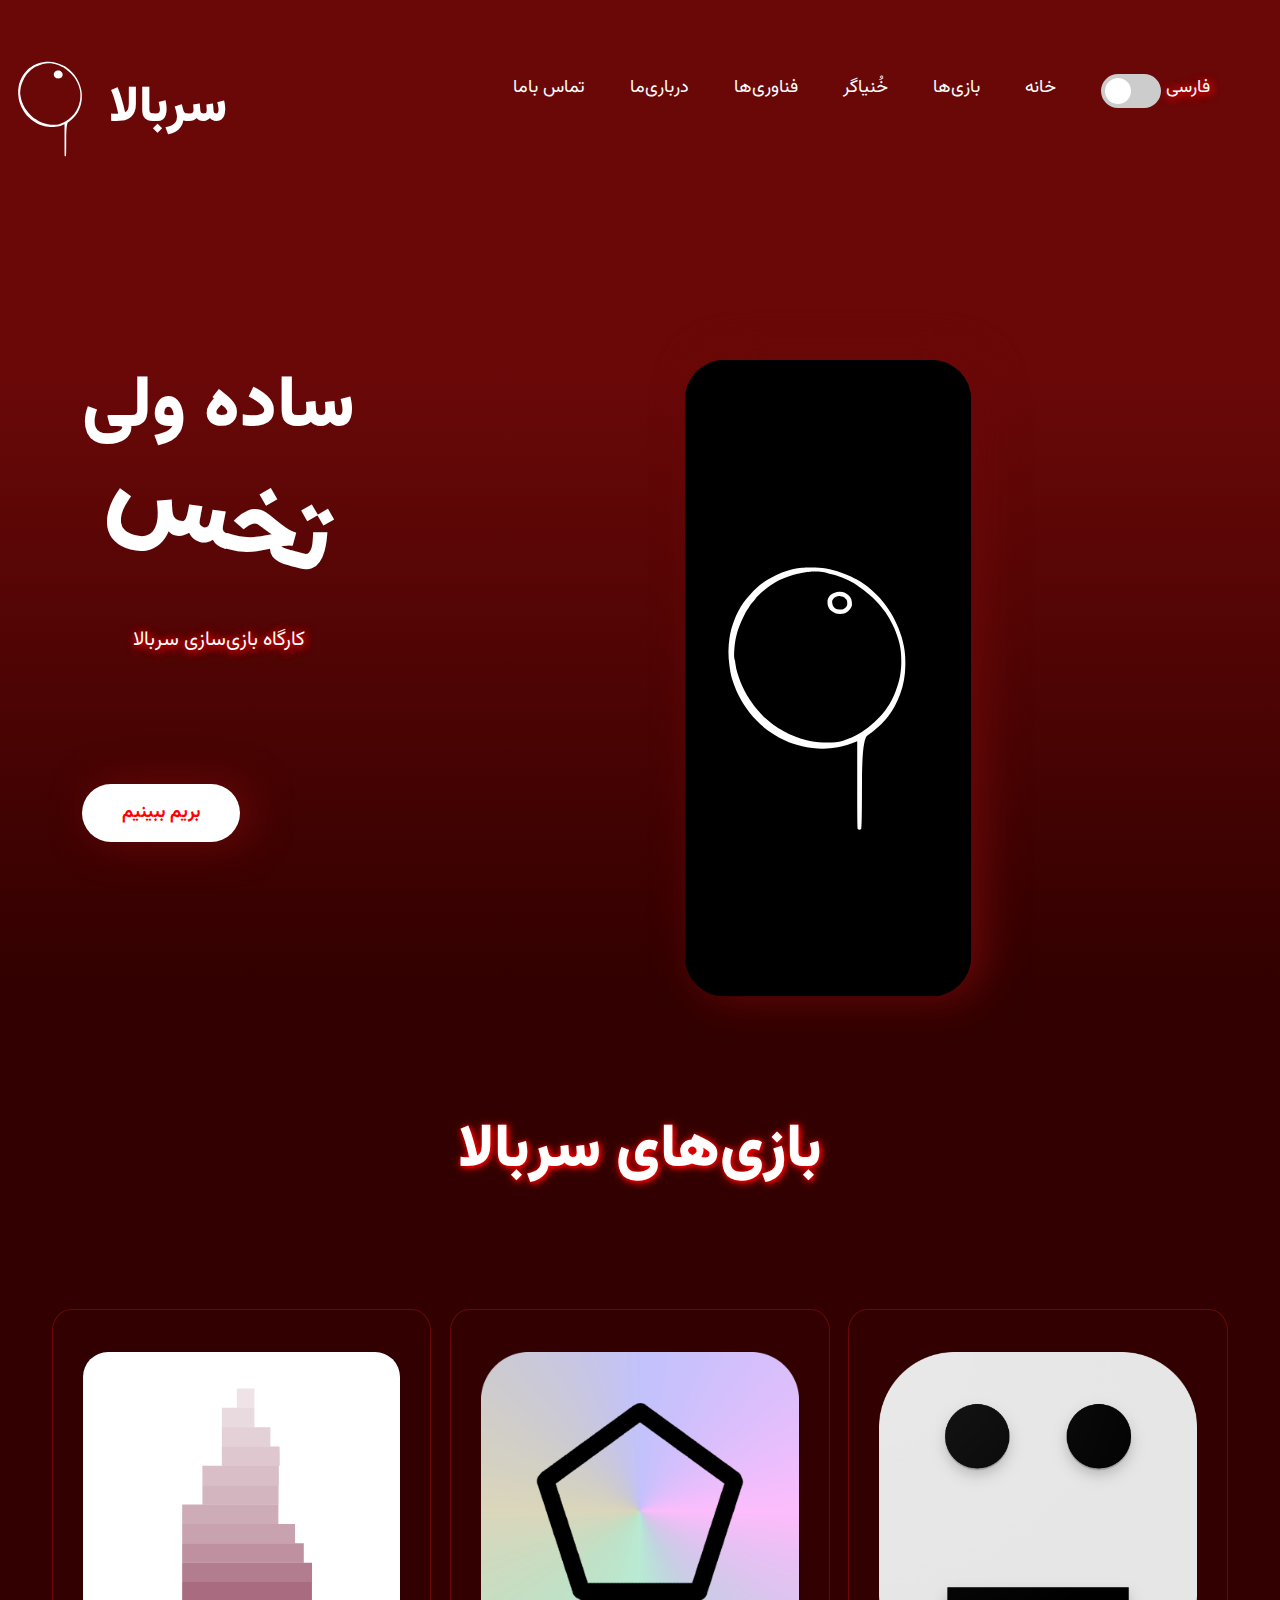
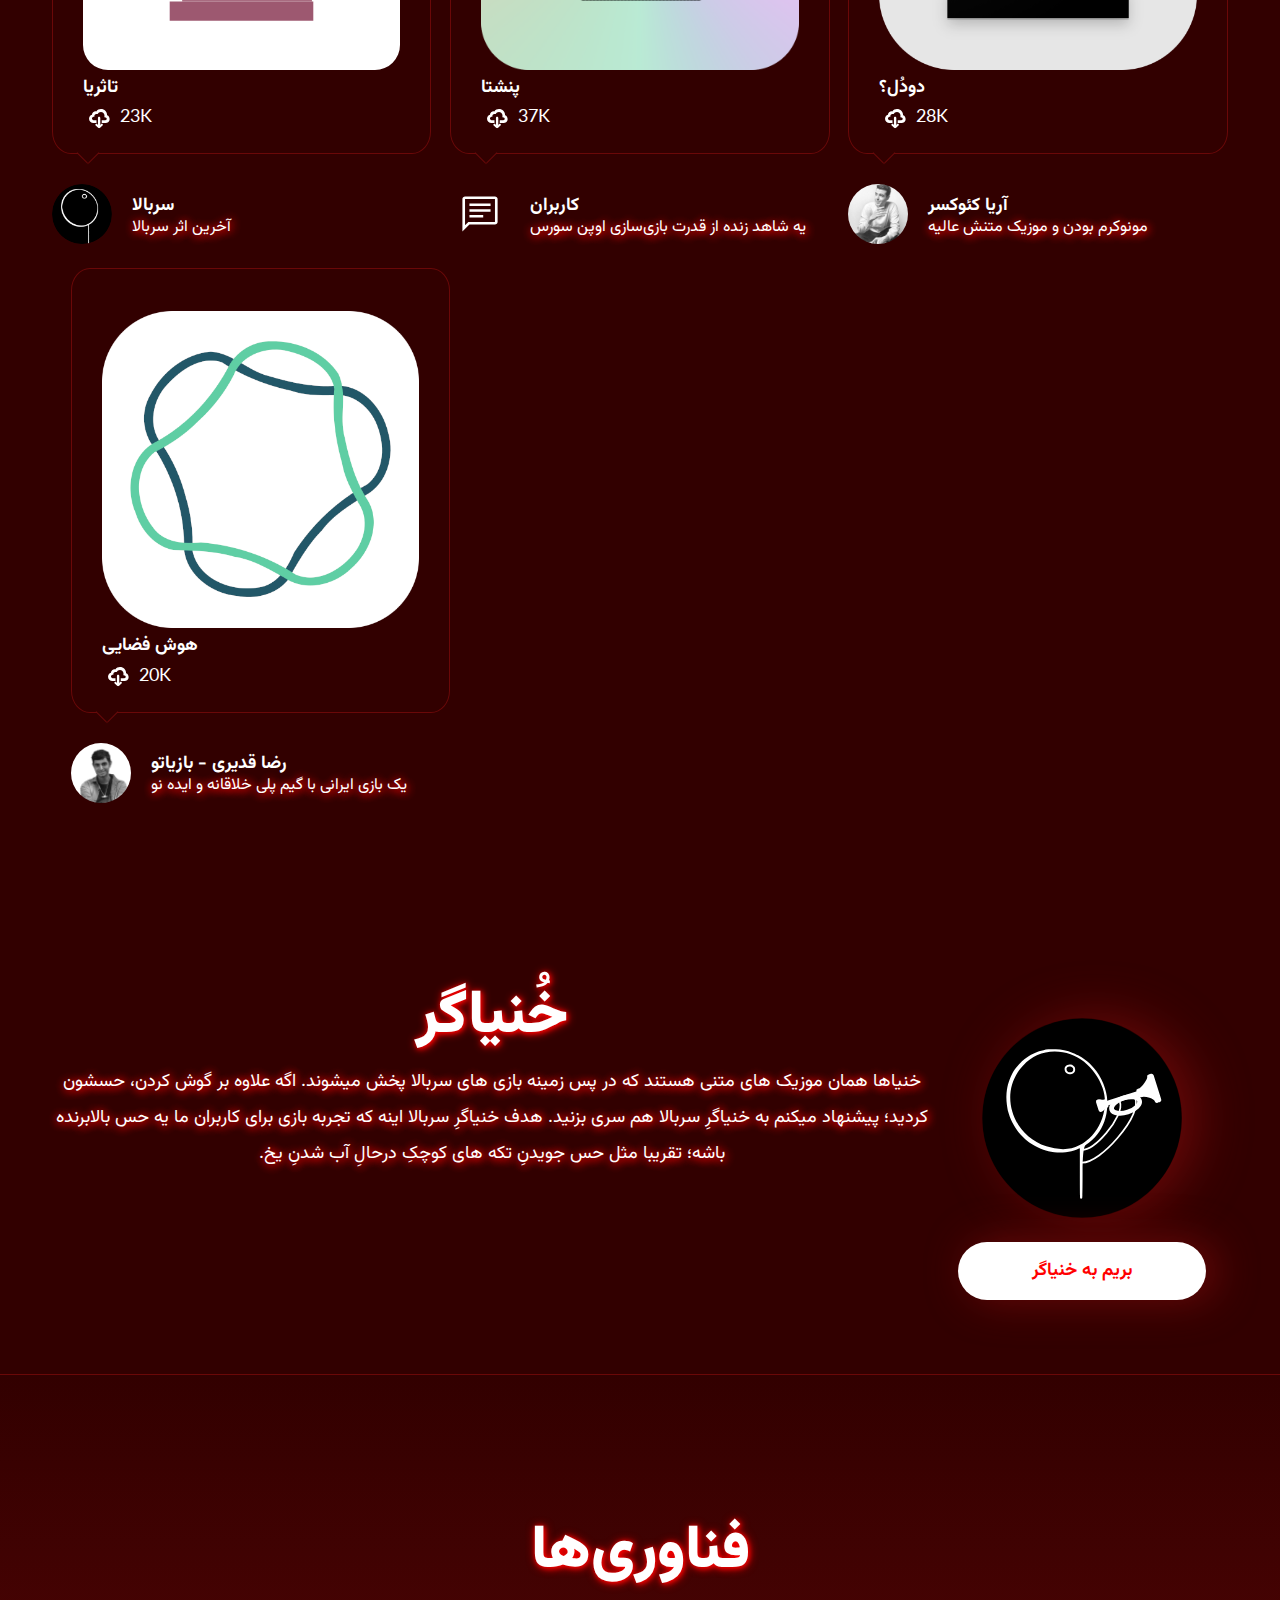
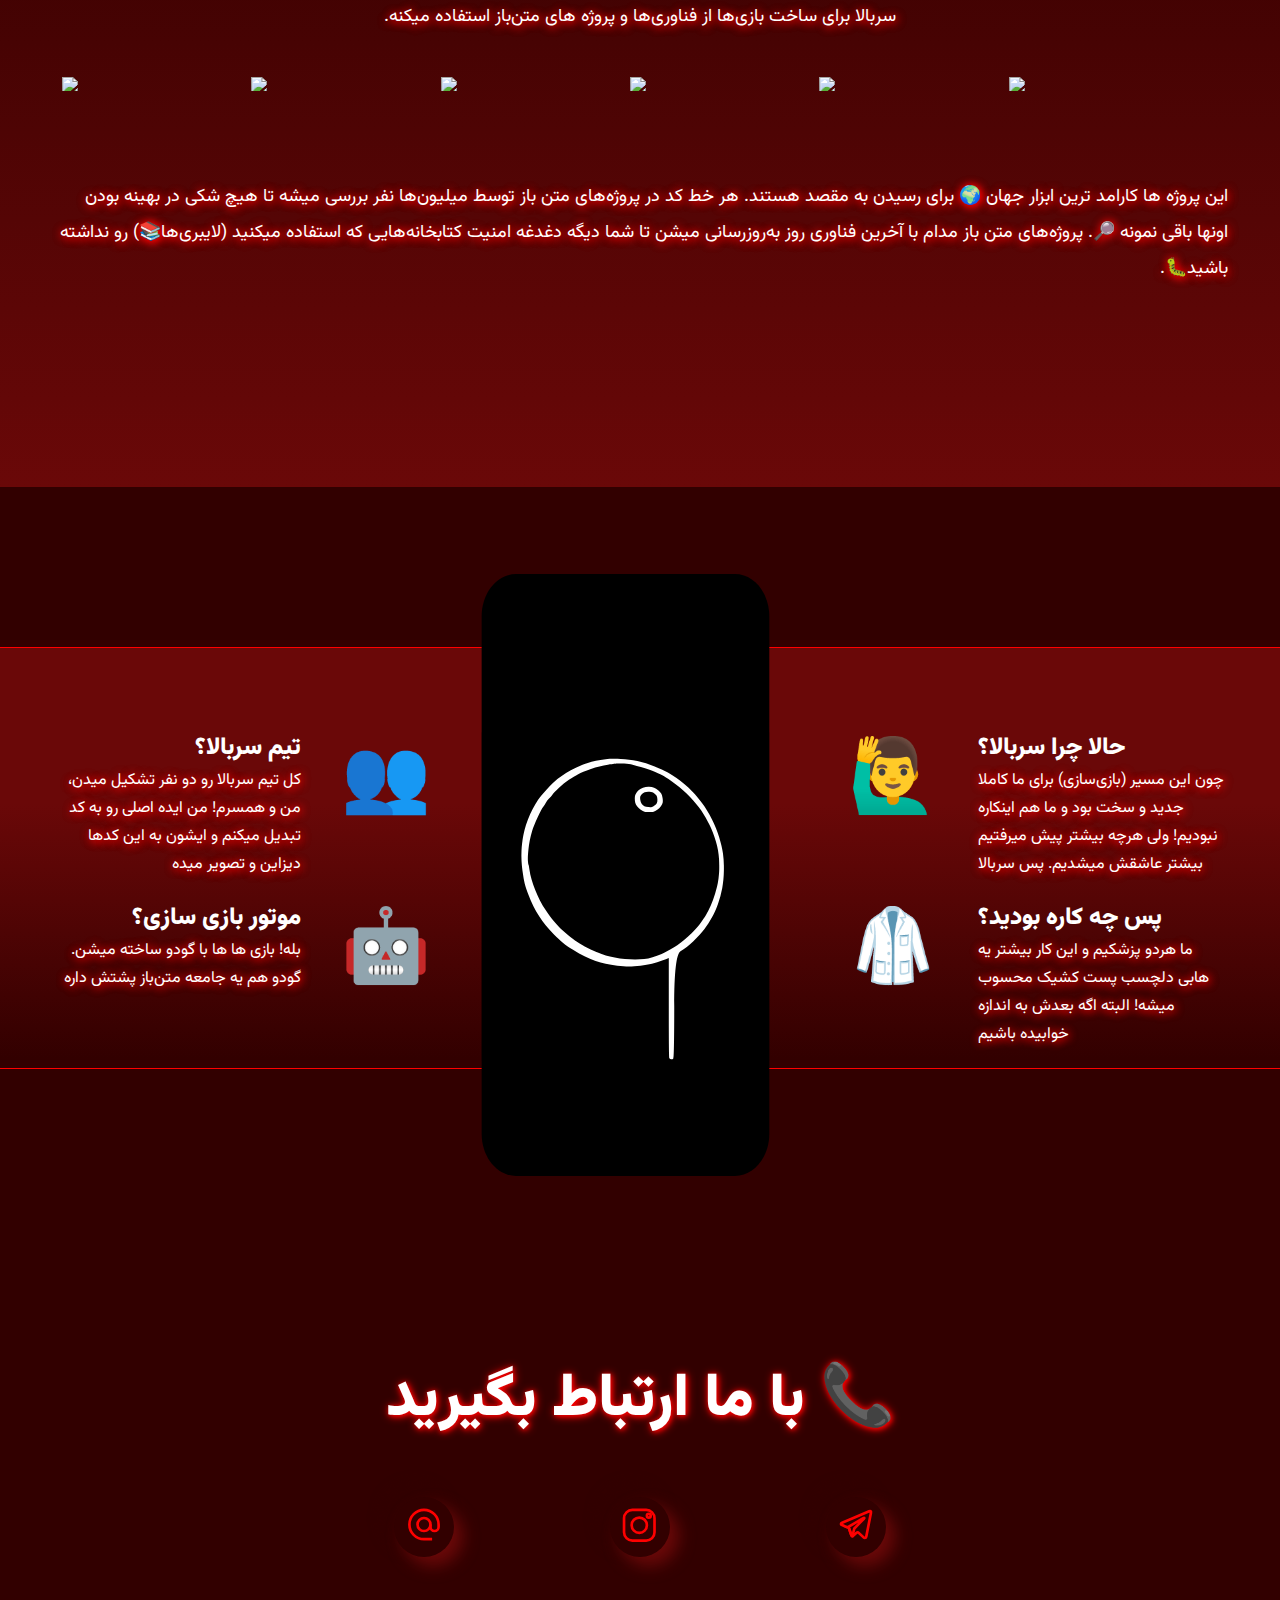
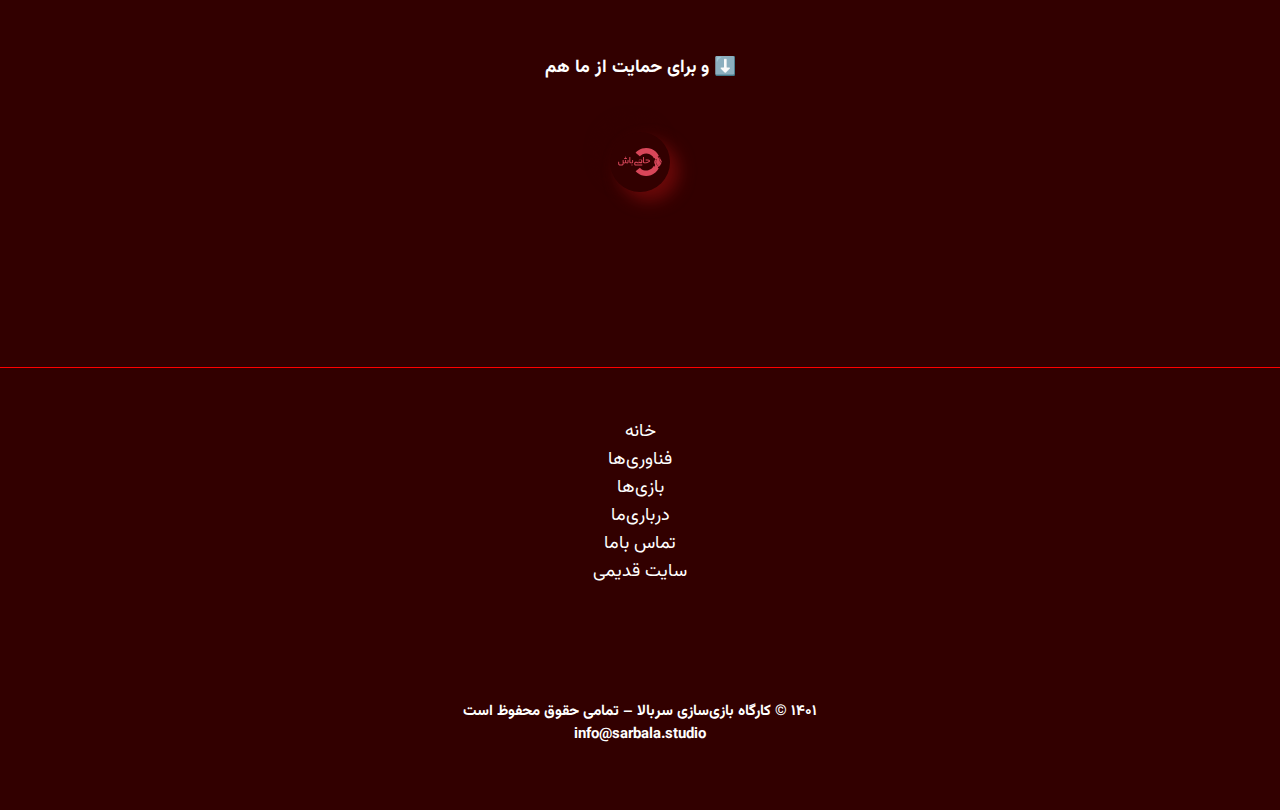
==== commit 3cebbe61: "theme adjustment" ====
--- a/index.html
+++ b/index.html
@@ -220,10 +220,10 @@
               </clipPath>
               </defs>
               <g id="Layer-1">
-              <path fill="red" clip-path="url(#TextBounds)" d="M59.0462 57.2585L59.0462 66.104L70.4903 66.104C78.4863 66.104 83.9585 61.6063 83.9585 54.36C83.9585 48.2881 81.06 43.6155 76.0375 41.7914C75.9875 30.4222 67.6668 22.2513 56.6974 22.2513C50.9253 22.2513 45.5031 24.6501 41.9049 29.6476C35.0834 28.5231 28.9365 33.1958 28.2118 40.0423C22.4898 41.4416 19.0415 46.539 19.0415 52.7608C19.0415 60.1321 24.9635 66.104 33.3592 66.104L42.5296 66.104L42.5296 57.2585L33.4092 57.2585C30.3608 57.2585 28.2118 54.9097 28.2118 52.2611C28.2118 48.2631 31.3852 46.3641 35.3332 46.3641C35.758 46.3641 35.9829 46.1142 35.9079 45.6894C35.0584 39.7424 39.2312 36.2692 45.3781 37.9433C45.7029 38.0433 46.0278 37.9433 46.1777 37.6435C48.2766 33.3957 51.7749 31.1218 56.5224 31.1218C62.5444 31.1218 67.3419 35.7944 67.6168 42.0163C67.7168 44.0652 67.5169 45.9143 67.3419 47.2136C67.292 47.6384 67.4669 47.8383 67.8917 47.8883C72.3644 48.1881 74.7882 49.8373 74.7882 53.1356C74.7882 55.7343 73.4388 57.2585 69.9156 57.2585L59.0462 57.2585ZM50.8004 82.5207C51.8248 82.5207 52.8993 82.1459 53.8988 81.1714L61.5949 73.8001C62.1946 73.2004 62.5444 72.5507 62.5444 71.6512C62.5444 69.8521 60.9452 68.6277 59.396 68.6277C58.4465 68.6277 57.6469 69.0275 57.0222 69.6772L55.0482 71.7761L53.8988 73.8501L54.5235 70.4768L54.5235 50.3121C54.5235 48.3381 52.9243 46.5889 50.8004 46.5889C48.6514 46.5889 47.0523 48.3381 47.0523 50.3121L47.0523 70.4768L47.6769 73.8501L46.5525 71.7761L44.5535 69.6772C43.9289 69.0275 43.1293 68.6277 42.1797 68.6277C40.6305 68.6277 39.0313 69.8521 39.0313 71.6512C39.0313 72.5507 39.3812 73.2004 39.9809 73.8001L47.6769 81.1714C48.6764 82.1459 49.7509 82.5207 50.8004 82.5207Z" fill="#000000" fill-rule="evenodd" opacity="1" stroke="none"/>
+              <path class="dlClouds" clip-path="url(#TextBounds)" d="M59.0462 57.2585L59.0462 66.104L70.4903 66.104C78.4863 66.104 83.9585 61.6063 83.9585 54.36C83.9585 48.2881 81.06 43.6155 76.0375 41.7914C75.9875 30.4222 67.6668 22.2513 56.6974 22.2513C50.9253 22.2513 45.5031 24.6501 41.9049 29.6476C35.0834 28.5231 28.9365 33.1958 28.2118 40.0423C22.4898 41.4416 19.0415 46.539 19.0415 52.7608C19.0415 60.1321 24.9635 66.104 33.3592 66.104L42.5296 66.104L42.5296 57.2585L33.4092 57.2585C30.3608 57.2585 28.2118 54.9097 28.2118 52.2611C28.2118 48.2631 31.3852 46.3641 35.3332 46.3641C35.758 46.3641 35.9829 46.1142 35.9079 45.6894C35.0584 39.7424 39.2312 36.2692 45.3781 37.9433C45.7029 38.0433 46.0278 37.9433 46.1777 37.6435C48.2766 33.3957 51.7749 31.1218 56.5224 31.1218C62.5444 31.1218 67.3419 35.7944 67.6168 42.0163C67.7168 44.0652 67.5169 45.9143 67.3419 47.2136C67.292 47.6384 67.4669 47.8383 67.8917 47.8883C72.3644 48.1881 74.7882 49.8373 74.7882 53.1356C74.7882 55.7343 73.4388 57.2585 69.9156 57.2585L59.0462 57.2585ZM50.8004 82.5207C51.8248 82.5207 52.8993 82.1459 53.8988 81.1714L61.5949 73.8001C62.1946 73.2004 62.5444 72.5507 62.5444 71.6512C62.5444 69.8521 60.9452 68.6277 59.396 68.6277C58.4465 68.6277 57.6469 69.0275 57.0222 69.6772L55.0482 71.7761L53.8988 73.8501L54.5235 70.4768L54.5235 50.3121C54.5235 48.3381 52.9243 46.5889 50.8004 46.5889C48.6514 46.5889 47.0523 48.3381 47.0523 50.3121L47.0523 70.4768L47.6769 73.8501L46.5525 71.7761L44.5535 69.6772C43.9289 69.0275 43.1293 68.6277 42.1797 68.6277C40.6305 68.6277 39.0313 69.8521 39.0313 71.6512C39.0313 72.5507 39.3812 73.2004 39.9809 73.8001L47.6769 81.1714C48.6764 82.1459 49.7509 82.5207 50.8004 82.5207Z" fill="#000000" fill-rule="evenodd" opacity="1" stroke="none"/>
               </g>
               </svg>
-              16K
+              23K
             </span>
           </div>
           <div class="client-info">
@@ -248,10 +248,10 @@
               </clipPath>
               </defs>
               <g id="Layer-1">
-              <path fill="red" clip-path="url(#TextBounds)" d="M59.0462 57.2585L59.0462 66.104L70.4903 66.104C78.4863 66.104 83.9585 61.6063 83.9585 54.36C83.9585 48.2881 81.06 43.6155 76.0375 41.7914C75.9875 30.4222 67.6668 22.2513 56.6974 22.2513C50.9253 22.2513 45.5031 24.6501 41.9049 29.6476C35.0834 28.5231 28.9365 33.1958 28.2118 40.0423C22.4898 41.4416 19.0415 46.539 19.0415 52.7608C19.0415 60.1321 24.9635 66.104 33.3592 66.104L42.5296 66.104L42.5296 57.2585L33.4092 57.2585C30.3608 57.2585 28.2118 54.9097 28.2118 52.2611C28.2118 48.2631 31.3852 46.3641 35.3332 46.3641C35.758 46.3641 35.9829 46.1142 35.9079 45.6894C35.0584 39.7424 39.2312 36.2692 45.3781 37.9433C45.7029 38.0433 46.0278 37.9433 46.1777 37.6435C48.2766 33.3957 51.7749 31.1218 56.5224 31.1218C62.5444 31.1218 67.3419 35.7944 67.6168 42.0163C67.7168 44.0652 67.5169 45.9143 67.3419 47.2136C67.292 47.6384 67.4669 47.8383 67.8917 47.8883C72.3644 48.1881 74.7882 49.8373 74.7882 53.1356C74.7882 55.7343 73.4388 57.2585 69.9156 57.2585L59.0462 57.2585ZM50.8004 82.5207C51.8248 82.5207 52.8993 82.1459 53.8988 81.1714L61.5949 73.8001C62.1946 73.2004 62.5444 72.5507 62.5444 71.6512C62.5444 69.8521 60.9452 68.6277 59.396 68.6277C58.4465 68.6277 57.6469 69.0275 57.0222 69.6772L55.0482 71.7761L53.8988 73.8501L54.5235 70.4768L54.5235 50.3121C54.5235 48.3381 52.9243 46.5889 50.8004 46.5889C48.6514 46.5889 47.0523 48.3381 47.0523 50.3121L47.0523 70.4768L47.6769 73.8501L46.5525 71.7761L44.5535 69.6772C43.9289 69.0275 43.1293 68.6277 42.1797 68.6277C40.6305 68.6277 39.0313 69.8521 39.0313 71.6512C39.0313 72.5507 39.3812 73.2004 39.9809 73.8001L47.6769 81.1714C48.6764 82.1459 49.7509 82.5207 50.8004 82.5207Z" fill="#000000" fill-rule="evenodd" opacity="1" stroke="none"/>
+              <path class="dlClouds" clip-path="url(#TextBounds)" d="M59.0462 57.2585L59.0462 66.104L70.4903 66.104C78.4863 66.104 83.9585 61.6063 83.9585 54.36C83.9585 48.2881 81.06 43.6155 76.0375 41.7914C75.9875 30.4222 67.6668 22.2513 56.6974 22.2513C50.9253 22.2513 45.5031 24.6501 41.9049 29.6476C35.0834 28.5231 28.9365 33.1958 28.2118 40.0423C22.4898 41.4416 19.0415 46.539 19.0415 52.7608C19.0415 60.1321 24.9635 66.104 33.3592 66.104L42.5296 66.104L42.5296 57.2585L33.4092 57.2585C30.3608 57.2585 28.2118 54.9097 28.2118 52.2611C28.2118 48.2631 31.3852 46.3641 35.3332 46.3641C35.758 46.3641 35.9829 46.1142 35.9079 45.6894C35.0584 39.7424 39.2312 36.2692 45.3781 37.9433C45.7029 38.0433 46.0278 37.9433 46.1777 37.6435C48.2766 33.3957 51.7749 31.1218 56.5224 31.1218C62.5444 31.1218 67.3419 35.7944 67.6168 42.0163C67.7168 44.0652 67.5169 45.9143 67.3419 47.2136C67.292 47.6384 67.4669 47.8383 67.8917 47.8883C72.3644 48.1881 74.7882 49.8373 74.7882 53.1356C74.7882 55.7343 73.4388 57.2585 69.9156 57.2585L59.0462 57.2585ZM50.8004 82.5207C51.8248 82.5207 52.8993 82.1459 53.8988 81.1714L61.5949 73.8001C62.1946 73.2004 62.5444 72.5507 62.5444 71.6512C62.5444 69.8521 60.9452 68.6277 59.396 68.6277C58.4465 68.6277 57.6469 69.0275 57.0222 69.6772L55.0482 71.7761L53.8988 73.8501L54.5235 70.4768L54.5235 50.3121C54.5235 48.3381 52.9243 46.5889 50.8004 46.5889C48.6514 46.5889 47.0523 48.3381 47.0523 50.3121L47.0523 70.4768L47.6769 73.8501L46.5525 71.7761L44.5535 69.6772C43.9289 69.0275 43.1293 68.6277 42.1797 68.6277C40.6305 68.6277 39.0313 69.8521 39.0313 71.6512C39.0313 72.5507 39.3812 73.2004 39.9809 73.8001L47.6769 81.1714C48.6764 82.1459 49.7509 82.5207 50.8004 82.5207Z" fill="#000000" fill-rule="evenodd" opacity="1" stroke="none"/>
               </g>
               </svg>
-              35K
+              37K
             </span>
           </div>
           <div class="client-info">
@@ -276,10 +276,10 @@
               </clipPath>
               </defs>
               <g id="Layer-1">
-              <path fill="red" clip-path="url(#TextBounds)" d="M59.0462 57.2585L59.0462 66.104L70.4903 66.104C78.4863 66.104 83.9585 61.6063 83.9585 54.36C83.9585 48.2881 81.06 43.6155 76.0375 41.7914C75.9875 30.4222 67.6668 22.2513 56.6974 22.2513C50.9253 22.2513 45.5031 24.6501 41.9049 29.6476C35.0834 28.5231 28.9365 33.1958 28.2118 40.0423C22.4898 41.4416 19.0415 46.539 19.0415 52.7608C19.0415 60.1321 24.9635 66.104 33.3592 66.104L42.5296 66.104L42.5296 57.2585L33.4092 57.2585C30.3608 57.2585 28.2118 54.9097 28.2118 52.2611C28.2118 48.2631 31.3852 46.3641 35.3332 46.3641C35.758 46.3641 35.9829 46.1142 35.9079 45.6894C35.0584 39.7424 39.2312 36.2692 45.3781 37.9433C45.7029 38.0433 46.0278 37.9433 46.1777 37.6435C48.2766 33.3957 51.7749 31.1218 56.5224 31.1218C62.5444 31.1218 67.3419 35.7944 67.6168 42.0163C67.7168 44.0652 67.5169 45.9143 67.3419 47.2136C67.292 47.6384 67.4669 47.8383 67.8917 47.8883C72.3644 48.1881 74.7882 49.8373 74.7882 53.1356C74.7882 55.7343 73.4388 57.2585 69.9156 57.2585L59.0462 57.2585ZM50.8004 82.5207C51.8248 82.5207 52.8993 82.1459 53.8988 81.1714L61.5949 73.8001C62.1946 73.2004 62.5444 72.5507 62.5444 71.6512C62.5444 69.8521 60.9452 68.6277 59.396 68.6277C58.4465 68.6277 57.6469 69.0275 57.0222 69.6772L55.0482 71.7761L53.8988 73.8501L54.5235 70.4768L54.5235 50.3121C54.5235 48.3381 52.9243 46.5889 50.8004 46.5889C48.6514 46.5889 47.0523 48.3381 47.0523 50.3121L47.0523 70.4768L47.6769 73.8501L46.5525 71.7761L44.5535 69.6772C43.9289 69.0275 43.1293 68.6277 42.1797 68.6277C40.6305 68.6277 39.0313 69.8521 39.0313 71.6512C39.0313 72.5507 39.3812 73.2004 39.9809 73.8001L47.6769 81.1714C48.6764 82.1459 49.7509 82.5207 50.8004 82.5207Z" fill="#000000" fill-rule="evenodd" opacity="1" stroke="none"/>
+              <path class="dlClouds" clip-path="url(#TextBounds)" d="M59.0462 57.2585L59.0462 66.104L70.4903 66.104C78.4863 66.104 83.9585 61.6063 83.9585 54.36C83.9585 48.2881 81.06 43.6155 76.0375 41.7914C75.9875 30.4222 67.6668 22.2513 56.6974 22.2513C50.9253 22.2513 45.5031 24.6501 41.9049 29.6476C35.0834 28.5231 28.9365 33.1958 28.2118 40.0423C22.4898 41.4416 19.0415 46.539 19.0415 52.7608C19.0415 60.1321 24.9635 66.104 33.3592 66.104L42.5296 66.104L42.5296 57.2585L33.4092 57.2585C30.3608 57.2585 28.2118 54.9097 28.2118 52.2611C28.2118 48.2631 31.3852 46.3641 35.3332 46.3641C35.758 46.3641 35.9829 46.1142 35.9079 45.6894C35.0584 39.7424 39.2312 36.2692 45.3781 37.9433C45.7029 38.0433 46.0278 37.9433 46.1777 37.6435C48.2766 33.3957 51.7749 31.1218 56.5224 31.1218C62.5444 31.1218 67.3419 35.7944 67.6168 42.0163C67.7168 44.0652 67.5169 45.9143 67.3419 47.2136C67.292 47.6384 67.4669 47.8383 67.8917 47.8883C72.3644 48.1881 74.7882 49.8373 74.7882 53.1356C74.7882 55.7343 73.4388 57.2585 69.9156 57.2585L59.0462 57.2585ZM50.8004 82.5207C51.8248 82.5207 52.8993 82.1459 53.8988 81.1714L61.5949 73.8001C62.1946 73.2004 62.5444 72.5507 62.5444 71.6512C62.5444 69.8521 60.9452 68.6277 59.396 68.6277C58.4465 68.6277 57.6469 69.0275 57.0222 69.6772L55.0482 71.7761L53.8988 73.8501L54.5235 70.4768L54.5235 50.3121C54.5235 48.3381 52.9243 46.5889 50.8004 46.5889C48.6514 46.5889 47.0523 48.3381 47.0523 50.3121L47.0523 70.4768L47.6769 73.8501L46.5525 71.7761L44.5535 69.6772C43.9289 69.0275 43.1293 68.6277 42.1797 68.6277C40.6305 68.6277 39.0313 69.8521 39.0313 71.6512C39.0313 72.5507 39.3812 73.2004 39.9809 73.8001L47.6769 81.1714C48.6764 82.1459 49.7509 82.5207 50.8004 82.5207Z" fill="#000000" fill-rule="evenodd" opacity="1" stroke="none"/>
               </g>
               </svg>
-              26K
+              28K
             </span>
           </div>
           <div class="client-info">
@@ -304,10 +304,10 @@
               </clipPath>
               </defs>
               <g id="Layer-1">
-              <path fill="red" clip-path="url(#TextBounds)" d="M59.0462 57.2585L59.0462 66.104L70.4903 66.104C78.4863 66.104 83.9585 61.6063 83.9585 54.36C83.9585 48.2881 81.06 43.6155 76.0375 41.7914C75.9875 30.4222 67.6668 22.2513 56.6974 22.2513C50.9253 22.2513 45.5031 24.6501 41.9049 29.6476C35.0834 28.5231 28.9365 33.1958 28.2118 40.0423C22.4898 41.4416 19.0415 46.539 19.0415 52.7608C19.0415 60.1321 24.9635 66.104 33.3592 66.104L42.5296 66.104L42.5296 57.2585L33.4092 57.2585C30.3608 57.2585 28.2118 54.9097 28.2118 52.2611C28.2118 48.2631 31.3852 46.3641 35.3332 46.3641C35.758 46.3641 35.9829 46.1142 35.9079 45.6894C35.0584 39.7424 39.2312 36.2692 45.3781 37.9433C45.7029 38.0433 46.0278 37.9433 46.1777 37.6435C48.2766 33.3957 51.7749 31.1218 56.5224 31.1218C62.5444 31.1218 67.3419 35.7944 67.6168 42.0163C67.7168 44.0652 67.5169 45.9143 67.3419 47.2136C67.292 47.6384 67.4669 47.8383 67.8917 47.8883C72.3644 48.1881 74.7882 49.8373 74.7882 53.1356C74.7882 55.7343 73.4388 57.2585 69.9156 57.2585L59.0462 57.2585ZM50.8004 82.5207C51.8248 82.5207 52.8993 82.1459 53.8988 81.1714L61.5949 73.8001C62.1946 73.2004 62.5444 72.5507 62.5444 71.6512C62.5444 69.8521 60.9452 68.6277 59.396 68.6277C58.4465 68.6277 57.6469 69.0275 57.0222 69.6772L55.0482 71.7761L53.8988 73.8501L54.5235 70.4768L54.5235 50.3121C54.5235 48.3381 52.9243 46.5889 50.8004 46.5889C48.6514 46.5889 47.0523 48.3381 47.0523 50.3121L47.0523 70.4768L47.6769 73.8501L46.5525 71.7761L44.5535 69.6772C43.9289 69.0275 43.1293 68.6277 42.1797 68.6277C40.6305 68.6277 39.0313 69.8521 39.0313 71.6512C39.0313 72.5507 39.3812 73.2004 39.9809 73.8001L47.6769 81.1714C48.6764 82.1459 49.7509 82.5207 50.8004 82.5207Z" fill="#000000" fill-rule="evenodd" opacity="1" stroke="none"/>
+              <path class="dlClouds" clip-path="url(#TextBounds)" d="M59.0462 57.2585L59.0462 66.104L70.4903 66.104C78.4863 66.104 83.9585 61.6063 83.9585 54.36C83.9585 48.2881 81.06 43.6155 76.0375 41.7914C75.9875 30.4222 67.6668 22.2513 56.6974 22.2513C50.9253 22.2513 45.5031 24.6501 41.9049 29.6476C35.0834 28.5231 28.9365 33.1958 28.2118 40.0423C22.4898 41.4416 19.0415 46.539 19.0415 52.7608C19.0415 60.1321 24.9635 66.104 33.3592 66.104L42.5296 66.104L42.5296 57.2585L33.4092 57.2585C30.3608 57.2585 28.2118 54.9097 28.2118 52.2611C28.2118 48.2631 31.3852 46.3641 35.3332 46.3641C35.758 46.3641 35.9829 46.1142 35.9079 45.6894C35.0584 39.7424 39.2312 36.2692 45.3781 37.9433C45.7029 38.0433 46.0278 37.9433 46.1777 37.6435C48.2766 33.3957 51.7749 31.1218 56.5224 31.1218C62.5444 31.1218 67.3419 35.7944 67.6168 42.0163C67.7168 44.0652 67.5169 45.9143 67.3419 47.2136C67.292 47.6384 67.4669 47.8383 67.8917 47.8883C72.3644 48.1881 74.7882 49.8373 74.7882 53.1356C74.7882 55.7343 73.4388 57.2585 69.9156 57.2585L59.0462 57.2585ZM50.8004 82.5207C51.8248 82.5207 52.8993 82.1459 53.8988 81.1714L61.5949 73.8001C62.1946 73.2004 62.5444 72.5507 62.5444 71.6512C62.5444 69.8521 60.9452 68.6277 59.396 68.6277C58.4465 68.6277 57.6469 69.0275 57.0222 69.6772L55.0482 71.7761L53.8988 73.8501L54.5235 70.4768L54.5235 50.3121C54.5235 48.3381 52.9243 46.5889 50.8004 46.5889C48.6514 46.5889 47.0523 48.3381 47.0523 50.3121L47.0523 70.4768L47.6769 73.8501L46.5525 71.7761L44.5535 69.6772C43.9289 69.0275 43.1293 68.6277 42.1797 68.6277C40.6305 68.6277 39.0313 69.8521 39.0313 71.6512C39.0313 72.5507 39.3812 73.2004 39.9809 73.8001L47.6769 81.1714C48.6764 82.1459 49.7509 82.5207 50.8004 82.5207Z" fill="#000000" fill-rule="evenodd" opacity="1" stroke="none"/>
               </g>
               </svg>
-              18K
+              20K
             </span>
           </div>
           <div class="client-info">
@@ -330,13 +330,13 @@
         <div>
           <h2 class="stylish_heading lang lang-fa center_align">خُنیا‌گر</h2>
           <h2 class="stylish_heading lang lang-en center_align">Xonyagar</h2>
-          <p class="lang lang-fa center_align" dir="rtl">خنیاها همان موزیک های متنی هستند که در پس‌ زمینه بازی های سربالا پخش میشوند🎵. اگه علاوه بر گوش کردن👂، حسشون کردید؛ پیشنهاد میکنم به خنیاگرِ سربالا هم سری بزنید.
+          <p class="lang lang-fa center_align" dir="rtl">خنیاها همان موزیک های متنی هستند که در پس‌ زمینه بازی های سربالا پخش میشوند. اگه علاوه بر گوش کردن، حسشون کردید؛ پیشنهاد میکنم به خنیاگرِ سربالا هم سری بزنید.
             هدف خنیاگرِ سربالا اینه که تجربه بازی برای کاربران ما یه حس بالابرنده باشه؛
-            مثل حس جویدنِ تکه های کوچکِ درحالِ آب شدنِ یخ🧊. </p>
+            تقریبا مثل حس جویدنِ تکه های کوچکِ درحالِ آب شدنِ یخ. </p>
           <p class="lang lang-en center_align">Xonya is a song and Xonyagar is the singer! These are both pure persian words. Sarbala's Xonyagar pruduces songs and we use'em in the games to enhance your experience. Listen to some of these Xonyas here.</p>
         </div>
         <div style="display:grid;margin:1.5rem; justify-content: center; align-content: center;">
-          <img style="min-width: 200px; margin:1.5rem;border-radius: 50%; box-shadow: 15px 0 50px var(--body-color);" src="images/Xonyagar_black.svg" alt="" style="max-width: 400px;">
+          <img style="min-width: 200px; margin:1.5rem;border-radius: 50%; box-shadow: 15px 0 50px var(--color-main);" src="images/Xonyagar_black.svg" alt="" style="max-width: 400px;">
           <a href="songs/Xonyagar.html" class="btn" target="_blank">
             <span class="lang lang-en"> Let'em play</span>
             <span class="lang lang-fa"> بریم به خنیاگر</span>
--- a/css/styles.css
+++ b/css/styles.css
@@ -1,12 +1,10 @@
 /* CSS Global Rules */
 :root{
-  --dark-red:#6a0808;
-  --bright-orange:red;
-  --bright-red:red; /*in selections and */
-  --body-color: red;
-  --paragraph-color: red;
-  --darkest-red:rgb(50, 0, 0);
-  background-color:rgb(50, 0, 0);
+  --color-main:#6a0808;
+  --color-komaki:rgb(50, 0, 0);
+  --color-skape:red;
+  --color-text:white;
+  background-color:var(--color-komaki);
 }
 * {
   box-sizing: border-box;
@@ -21,13 +19,13 @@
 }
 
 ::selection {
-  background-color: #ffffff;
-  color: var(--bright-red);
+  background-color: var(--color-text);
+  color: var(--color-komaki);
 }
 
 body {
   font-family: "Lato", sans-serif;
-  color: var(--body-color);
+  color: var(--color-text);
   font-size: 1.125rem;
   overflow-x: hidden;
 }
@@ -38,7 +36,7 @@
 }
 
 a {
-  color: #ffffff;
+  color: var(--color-text);
   text-decoration: none;
 }
 
@@ -50,13 +48,12 @@
 h2 {
   font-size: 3.75rem;
   font-weight: 900;
-  text-shadow:1px 1px 10px red, 1px 1px 5px red;
+  text-shadow:1px 1px 10px var(--color-skape), 1px 1px 5px var(--color-skape);
 
 }
 
 p {
-  color: var(--paragraph-color);
-  text-shadow:1px 1px 10px red, 1px 1px 10px red;
+  text-shadow:1px 1px 10px var(--color-skape), 1px 1px 10px var(--color-skape);
   line-height: 2;
 }
 
@@ -66,12 +63,12 @@
 
 ::placeholder {
   font-size: 18px;
-  color: var(--paragraph-color);
+  color: var(--color-komaki);
 }
 
 /* Preloader */
 .preloader {
-  background-color: #ffffff;
+  background-color: var(--color-text);
   position: fixed;
   left: 0;
   top: 0;
@@ -95,14 +92,21 @@
 .preloader .loader {
   height: 2.5rem;
   width: 2.5rem;
-  border: 0.25rem solid var(--bright-red);
+  border: 0.25rem solid var(--color-komaki);
   border-radius: 50%;
   border-top: 0.25rem solid transparent;
   border-bottom: 0.25rem solid transparent;
   animation: spin 2s linear infinite;
   -webkit-animation: spin 0.8s linear infinite;
 }
-
+@keyframes buttwave {
+  0% {
+    background: var(--color-main);
+  }
+  100% {
+    background: var(--color-komaki);
+  }
+}
 @keyframes spin {
   0% {
     transform: rotate(0deg);
@@ -136,21 +140,22 @@
 }
 
 .btn {
-  background: #fff;
+  background: var(--color-text);
+  /* animation: buttwave 0.3s infinite; */
   padding: 0.9375rem 2.5rem;
-  color: var(--body-color);
+  color: var(--color-skape);
   border-radius: 3.125rem;
   font-size: 1.125rem;
   font-weight: 700;
   text-align: center;
-  box-shadow: 10px 0 40px rgba(255, 255, 255, 0.619);
+  box-shadow: 10px 0 40px var(--color-main);
   display: inline-block;
   cursor: pointer;
 }
 
 .btn:hover {
-  background: #fff;
-  color: var(--darkest-red);
+  background: var(--color-text);
+  color: var(--color-skape);
   transition: 0.3s;
   transform: scale(1.03);
 }
@@ -174,25 +179,25 @@
 
 /* Header Section Styling */
 #home {
-  background: var(--dark-red); /* Old browsers */ 
+  background: var(--color-main); /* Old browsers */ 
   background: -moz-linear-gradient(
     top,
-    var(--dark-red) 37%,
-    var(--darkest-red) 98%
+    var(--color-main) 37%,
+    var(--color-komaki) 98%
   ); /* FF3.6-15 */
   background: -webkit-linear-gradient(
     top,
-    var(--dark-red) 37%,
-    var(--darkest-red) 98%
+    var(--color-main) 37%,
+    var(--color-komaki) 98%
   ); /* Chrome10-25,Safari5.1-6 */
   background: linear-gradient(
     to bottom,
-    var(--dark-red) 37%,
-    var(--darkest-red) 98%
+    var(--color-main) 37%,
+    var(--color-komaki) 98%
   ); /* W3C, IE10+, FF16+, Chrome26+, Opera12+, Safari7+ */
-  filter: progid:DXImageTransform.Microsoft.gradient( startColorstr='var(--bright-red)', endColorstr='var(--bright-orange)',GradientType=0 ); /* IE6-9 */
+  filter: progid:DXImageTransform.Microsoft.gradient( startColorstr='var(--color-komaki)', endColorstr='var(--color-komaki)',GradientType=0 ); /* IE6-9 */
   background-repeat: no-repeat;
-  color: #ffffff;
+  color: var(--color-text);
   height: 100%;
   width: 100%;
   padding: 50px;
@@ -228,26 +233,26 @@
   left: 0;
   top: 0;
   width: 100%;
-  background-color: var(--darkest-red);
+  background-color: var(--color-komaki);
   z-index: 500;
-  box-shadow: 0 10px 30px rgba(255, 0, 0, 0.644);
-  color: var(--bright-red);
+  box-shadow: 0 10px 30px var(--color-skape);
+  color: var(--color-skape);
   padding: 10px 40px;
   transition: 0.3s;
 }
 
 .sticky .logo {
-  color: var(--bright-red);
+  color: var(--color-skape);
 }
 
 .sticky #navbar ul li a {
-  color: var(--body-color);
+  color: var(--color-komaki);
 }
 .sticky img{
   display: none;
 }
 .sticky #navbar ul li a:hover {
-  color: var(--bright-red);
+  color: var(--color-komaki);
 }
 
 .sticky .navbar {
@@ -284,10 +289,10 @@
   position: fixed;
   top: 0;
   left: 0;
-  background-color: #ffffff;
+  background-color: var(--color-text);
   z-index: 9999;
   overflow: hidden;
-  color: var(--bright-red);
+  color: var(--color-komaki);
   transition: 0.3s;
   text-align: center;
 }
@@ -301,7 +306,7 @@
 }
 
 .overlay-content a {
-  color: var(--body-color);
+  color: var(--color-komaki);
   font-size: 1.875rem;
   font-weight: 600;
   display: block;
@@ -309,7 +314,7 @@
 }
 
 .overlay-content a:hover {
-  color: var(--bright-red);
+  color: var(--color-komaki);
 }
 /* End: Mobile Menu Styling */
 
@@ -329,11 +334,10 @@
   font-size: 1.25rem;
   margin-top: 1.25rem;
   margin-bottom: 5rem;
-  color: #fff;
 }
 
 .contact-btn {
-  background: linear-gradient(to bottom, var(--bright-red) 10%, var(--bright-orange) 100%);
+  background: linear-gradient(to bottom, var(--color-komaki) 10%, var(--color-komaki) 100%);
   background-clip: border-box;
   -webkit-background-clip: text;
   -webkit-text-fill-color: transparent;
@@ -344,7 +348,7 @@
   float: right;
   z-index: 1;
   position: absolute;
-  box-shadow: 15px 0 50px var(--body-color);
+  box-shadow: 15px 0 50px var(--color-main);
   -webkit-border-radius: 50px;
   -moz-border-radius: 50px;
   border-radius: 50px;
@@ -376,7 +380,7 @@
 }
 
 .custom-shape-divider-bottom-1603385849 .shape-fill {
-  fill: #ffffff;
+  fill: var(--color-text);
 }
 
 #scrollUp {
@@ -387,25 +391,25 @@
   z-index: 99; /* Make sure it does not overlap */
   border: none; /* Remove borders */
   outline: none; /* Remove outline */
-  background: var(--bright-red); /* Old browsers */
+  background: var(--color-komaki); /* Old browsers */
   background: -moz-linear-gradient(
     top,
-    var(--bright-red) 37%,
-    var(--bright-orange) 98%
+    var(--color-main) 37%,
+    var(--color-komaki) 98%
   ); /* FF3.6-15 */
   background: -webkit-linear-gradient(
     top,
-    var(--bright-red) 37%,
-    var(--bright-orange) 98%
+    var(--color-main) 37%,
+    var(--color-komaki) 98%
   ); /* Chrome10-25,Safari5.1-6 */
   background: linear-gradient(
     to bottom,
-    var(--bright-red) 37%,
-    var(--bright-orange) 98%
+    var(--color-main) 37%,
+    var(--color-komaki) 98%
   ); /* W3C, IE10+, FF16+, Chrome26+, Opera12+, Safari7+ */
-  filter: progid:DXImageTransform.Microsoft.gradient( startColorstr='var(--bright-red)', endColorstr='var(--bright-orange)',GradientType=0 ); /* IE6-9 */
+  filter: progid:DXImageTransform.Microsoft.gradient( startColorstr='var(--color-komaki)', endColorstr='var(--color-komaki)',GradientType=0 ); /* IE6-9 */
   background-repeat: no-repeat;
-  color: #ffffff; /* Text color */
+  color: var(--color-text); /* Text color */
   cursor: pointer; /* Add a mouse pointer on hover */
   width: 50px;
   height: 50px;
@@ -424,11 +428,11 @@
 
 /* Features Section Styling */
 #features {
-  background: linear-gradient(black,var(--darkest-red));
+  background: linear-gradient(var(--color-komaki),var(--color-main));
   height: 100%;
   padding-bottom: 200px;
   background-color: linear;
-  /* border-bottom: 1px solid red; */
+  /* border-bottom: 1px solid var(--color-skape); */
 }
 
 .features_3 {
@@ -443,7 +447,7 @@
 /* Games Section Styling */
 #games {
   margin-top: 50px;
-  border-bottom: 1px solid var(--paragraph-color);
+  border-bottom: 1px solid var(--color-komaki);
 }
 #games .stylish_heading {
   text-align: center;
@@ -453,7 +457,7 @@
 }
 
 .bubble {
-  border: 1.5px solid var(--paragraph-color);
+  border: 1.5px solid var(--color-main);
   border-radius: 5%;
   padding: 20px 30px;
   position: relative;
@@ -483,10 +487,7 @@
 }
 
 .company-name {
-  background: linear-gradient(to bottom, var(--bright-red) 10%, var(--bright-orange) 100%);
-  background-clip: border-box;
-  -webkit-background-clip: text;
-  -webkit-text-fill-color: transparent;
+  color: var(--color-text);
   font-weight: 700;
 }
 
@@ -523,27 +524,27 @@
 
 /* How To Section Styling */
 #howto {
-  border-top: 1px solid var(--paragraph-color);
-  border-bottom: 1px solid var(--paragraph-color);
-  background: var(--dark-red); /* Old browsers */ 
+  border-top: 1px solid var(--color-skape);
+  border-bottom: 1px solid var(--color-skape);
+  background: var(--color-main); /* Old browsers */ 
   background: -moz-linear-gradient(
     top,
-    var(--dark-red) 37%,
-    #000000 98%
+    var(--color-main) 37%,
+    var(--color-komaki) 98%
   ); /* FF3.6-15 */
   background: -webkit-linear-gradient(
     top,
-    var(--dark-red) 37%,
-    #000000 98%
+    var(--color-main) 37%,
+    var(--color-komaki) 98%
   ); /* Chrome10-25,Safari5.1-6 */
   background: linear-gradient(
     to bottom,
-    var(--dark-red) 37%,
-    #000000 98%
+    var(--color-main) 37%,
+    var(--color-komaki) 98%
   ); /* W3C, IE10+, FF16+, Chrome26+, Opera12+, Safari7+ */
-  filter: progid:DXImageTransform.Microsoft.gradient( startColorstr='var(--bright-red)', endColorstr='var(--bright-orange)',GradientType=0 ); /* IE6-9 */
+  filter: progid:DXImageTransform.Microsoft.gradient( startColorstr='var(--color-komaki)', endColorstr='var(--color-komaki)',GradientType=0 ); /* IE6-9 */
   background-repeat: no-repeat;
-  color: #ffffff;
+  color: var(--color-text);
   height: 24.375rem;
   width: 100%;
   position: relative;
@@ -551,7 +552,7 @@
 }
 
 #howto p {
-  color: #ffffff;
+  color: var(--color-text);
   font-size: 16px;
   line-height: 1.75;
 }
@@ -622,7 +623,7 @@
 
 /* Footer Section Styling */
 #footer {
-  border-top: 1px solid red;
+  border-top: 1px solid var(--color-skape);
   bottom: 0px;
   width: 100%;
   text-align: center;
@@ -637,14 +638,14 @@
 }
 
 .links ul li:hover {
-  background: linear-gradient(to bottom, var(--bright-red) 10%, var(--bright-orange) 100%);
+  background: linear-gradient(to bottom, var(--color-komaki) 10%, var(--color-komaki) 100%);
   background-clip: border-box;
   -webkit-background-clip: text;
   -webkit-text-fill-color: transparent;
 }
 
 .links ul li a {
-  color: var(--body-color);
+  color: var(--color-text);
 }
 /* End: Footer Section Styling */
 
@@ -808,8 +809,8 @@
   }
 
   #footer {
-    border-top: 1px solid red;
-    color: var(--body-color);
+    border-top: 1px solid var(--color-skape);
+    color: var(--color-komaki);
     display: flex;
     flex-flow: column;
     justify-content: center;
@@ -982,8 +983,8 @@
   }
 
   #footer {
-    border-top: 1px solid red;
-    color: var(--body-color);
+    border-top: 1px solid var(--color-skape);
+    color: var(--color-komaki);
     display: flex;
     flex-flow: column;
     justify-content: center;
@@ -1323,8 +1324,6 @@
    text-align: center;
  }
 
-
-
  .buttons-container {
   display: flex;
   flex-direction: row;
@@ -1342,12 +1341,12 @@
   border-radius: 50%;
   width: 60px;
   height: 60px;
-  box-shadow: 9px 9px 16px var(--body-color), -9px -9px 16px var(--body-color);
+  box-shadow: 9px 9px 16px var(--color-main), -9px -9px 16px var(--color-komaki);
   margin-bottom: 1em;
 }
 .button:hover {
   cursor: pointer;
-  box-shadow: 0px 0px 10px 6px rgba(0, 0, 0, 0.1);
+  box-shadow: 0px 0px 10px 6px var(--color-komaki);
   color: white;
 }
 
@@ -1370,41 +1369,6 @@
 .instagram:hover {
   background-image: url(/images/insta.svg);
   background: linear-gradient(135deg, #405de6, #5851db, #833ab4, #c13584, #e1306c, #fd1d1d);
-}
-
-.sun, .moon{
-    font-size: 1rem;
-    width: fit-content;
-    height: fit-content;
-}
-.moon{
-  position: absolute;
-  inset: 0;
-}
-.moon-logo{
-  opacity: 0;
-  transform: translateY(20%) rotateZ(50deg);
-  transition: all 1s ease-out;
-}
-.sun-logo{
-  opacity: 1;
-  fill: white;
-  transform: translateY(0) rotateZ(0deg);
-  transition: all 1s ease-out;
-}
-.animate-sun{
-  opacity: 0;
-  transform: translateY(20%) rotateZ(100deg);
-}
-.animate-moon{
-  opacity: 1;
-  transform: translateY(0%) rotateZ(0deg);
-}
-.animate-moon path{
-fill: white;
-}
-.animate-sun path{
-fill: white;
 }
 
 .switch {
@@ -1440,17 +1404,17 @@
   width: 26px;
   left: 4px;
   bottom: 4px;
-  background-color: white;
+  background-color: var(--color-text);
   -webkit-transition: .4s;
   transition: .4s;
 }
 
 input:checked + .slider {
-  background-color: var(--bright-orange);
+  background-color: var(--color-komaki);
 }
 
 input:focus + .slider {
-  box-shadow: 0 0 1px var(--bright-orange);
+  box-shadow: 0 0 1px var(--color-komaki);
 }
 
 input:checked + .slider:before {
@@ -1500,5 +1464,8 @@
 
 #xonyagar{
   margin-top: 3em;
-  border-bottom: 1px solid var(--paragraph-color);
+  border-bottom: 1px solid var(--color-main);
+}
+.dlClouds{
+  fill: var(--color-text);
 }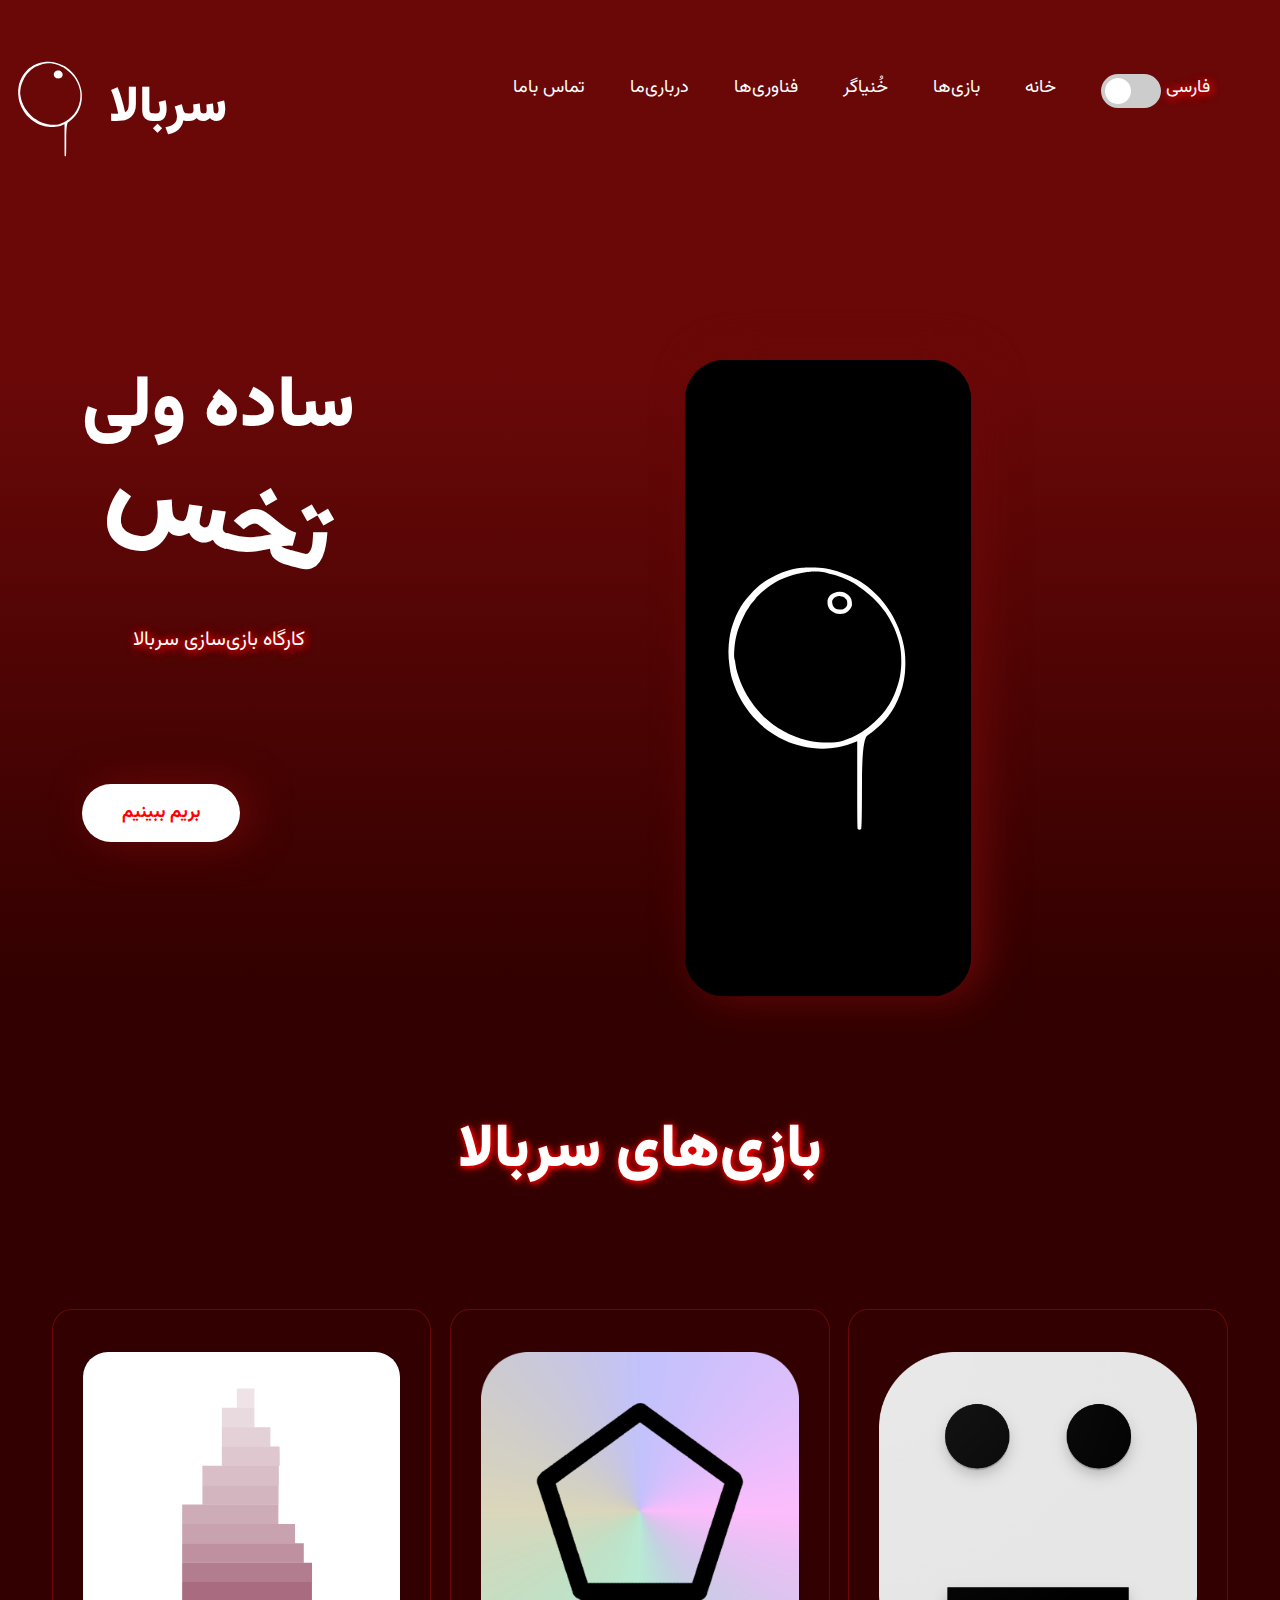
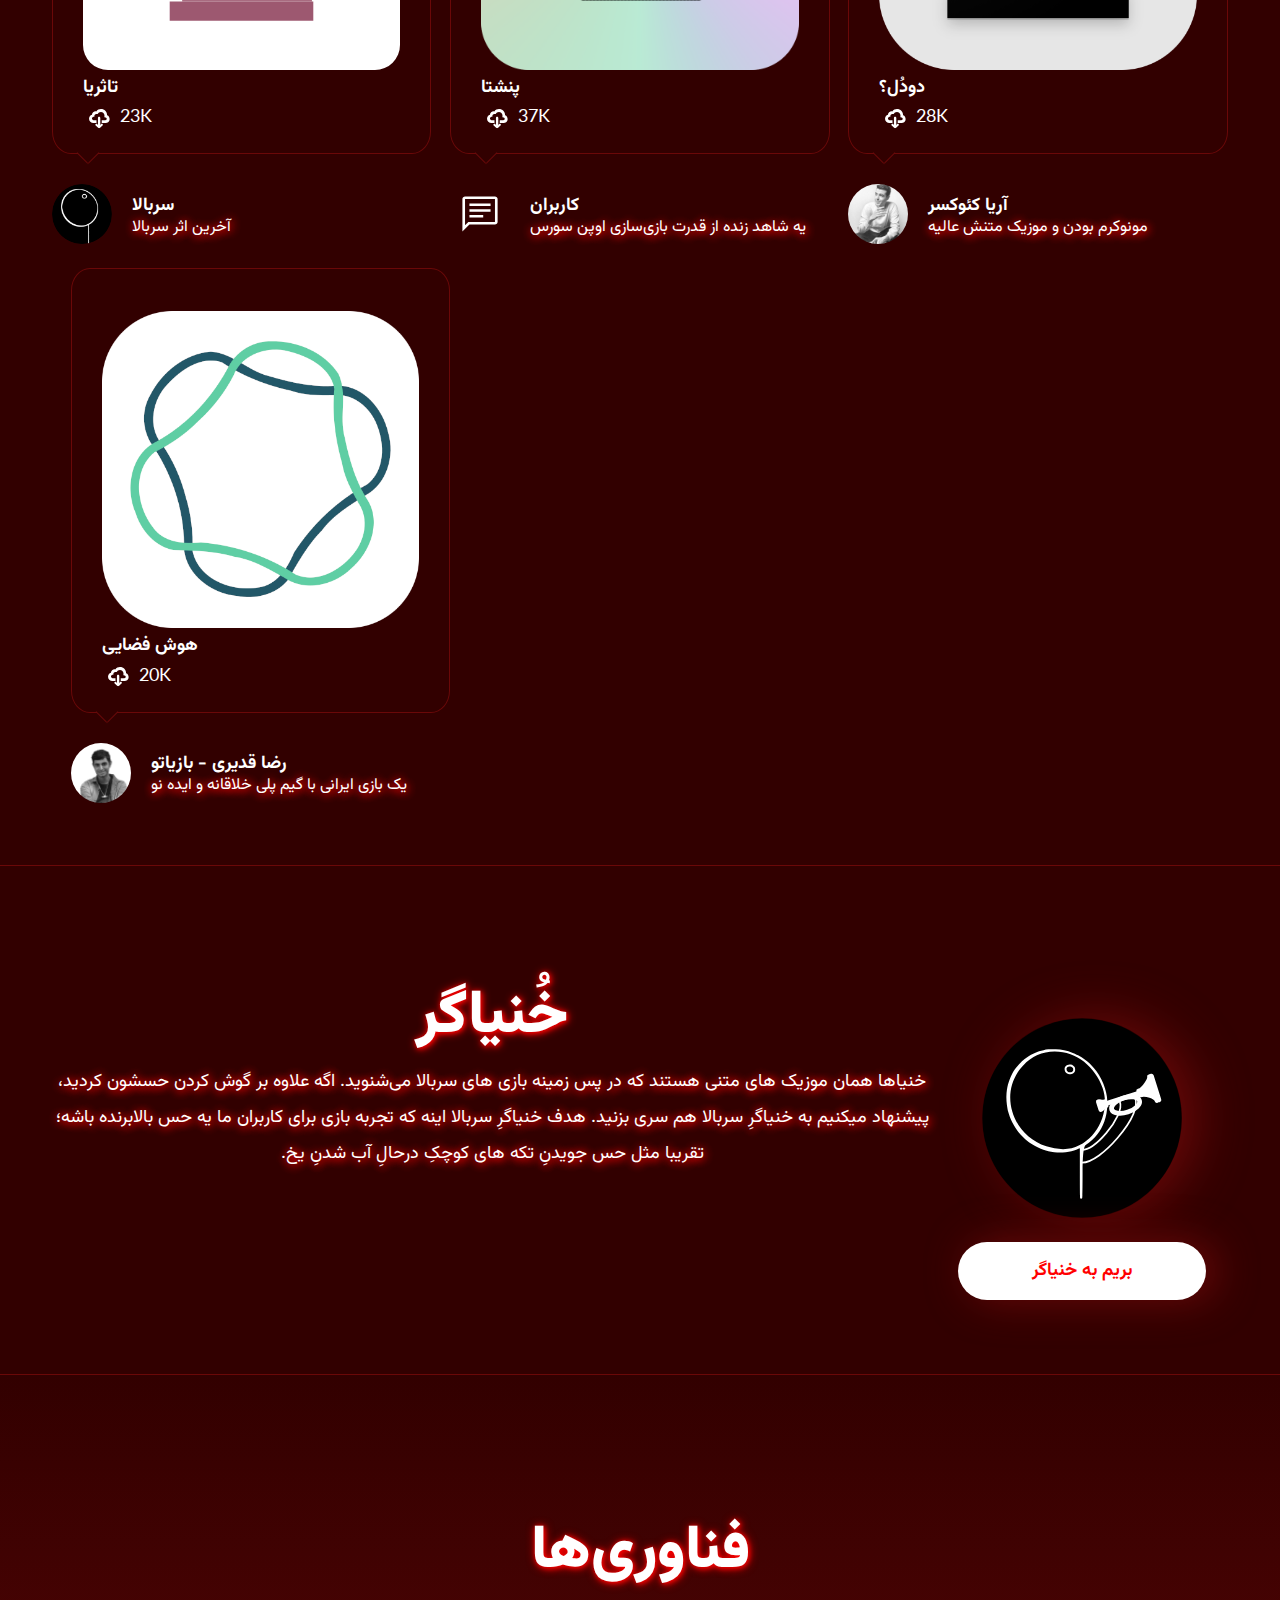
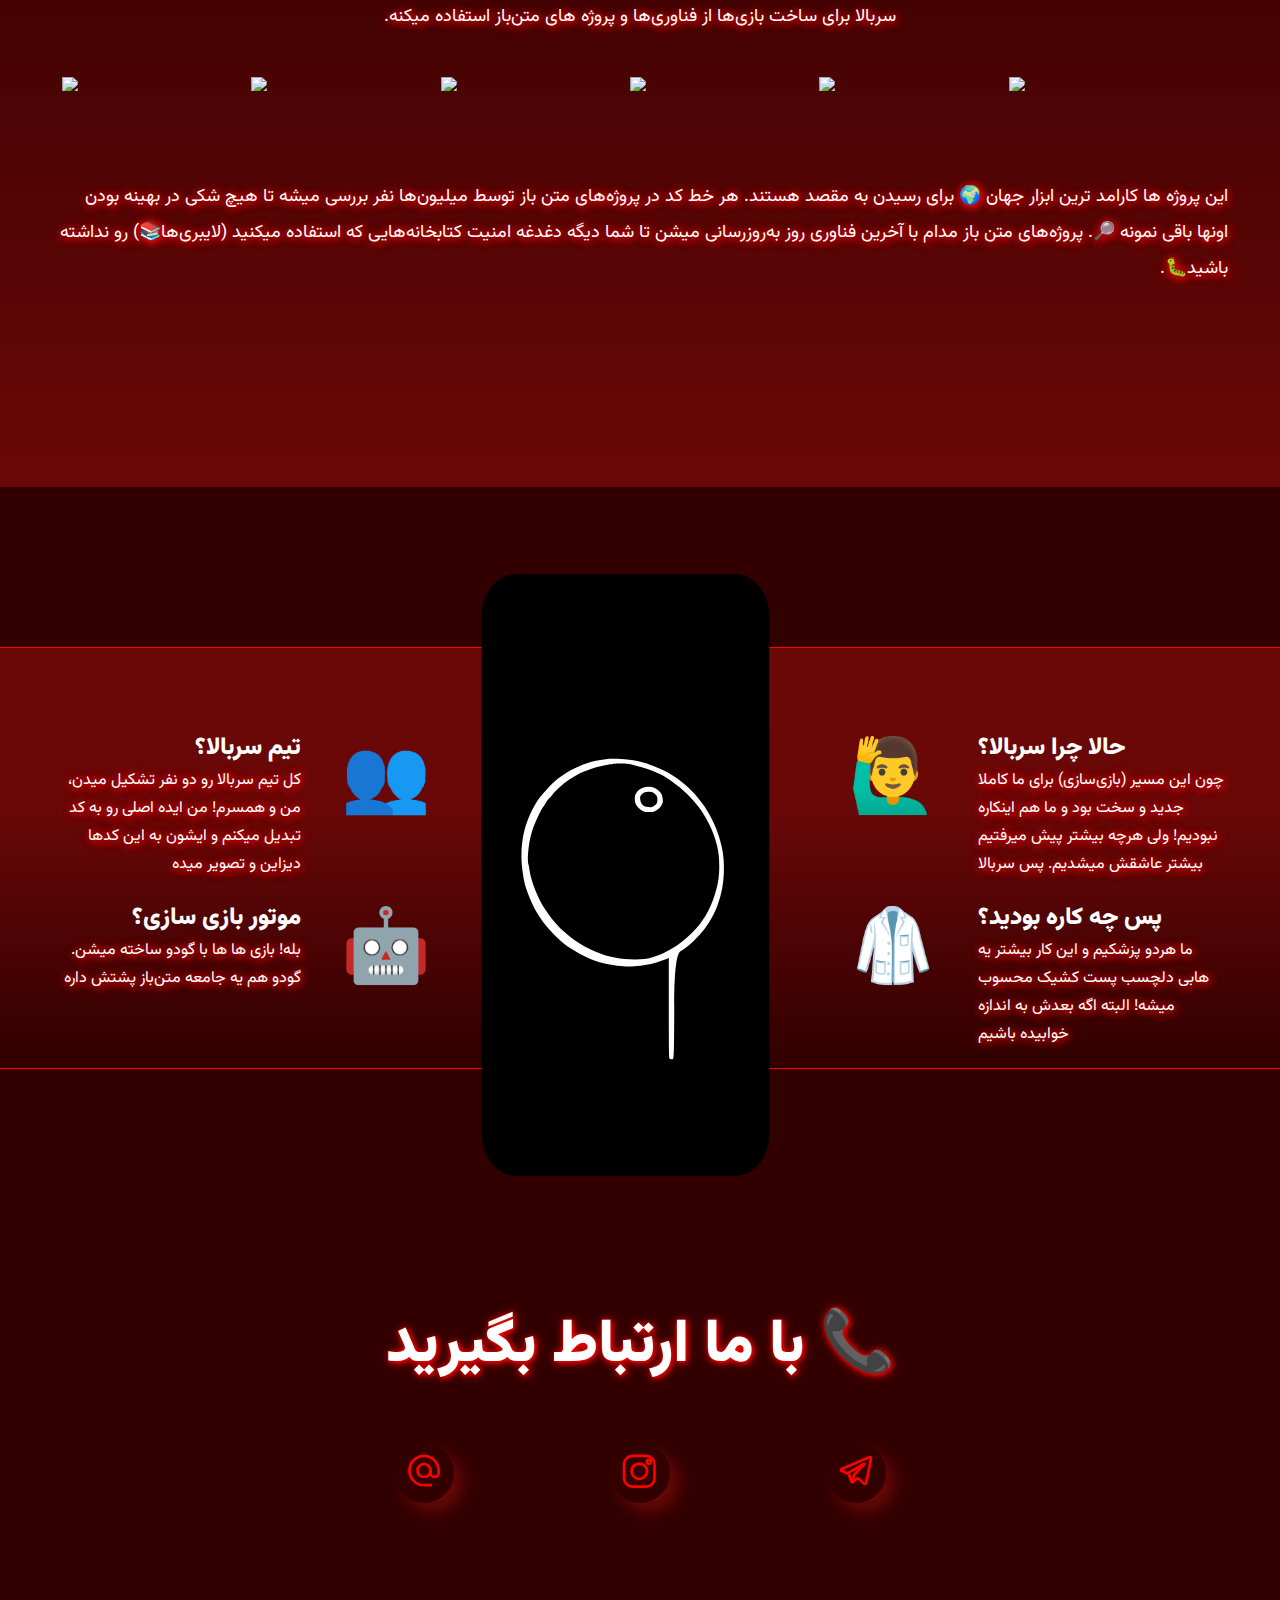
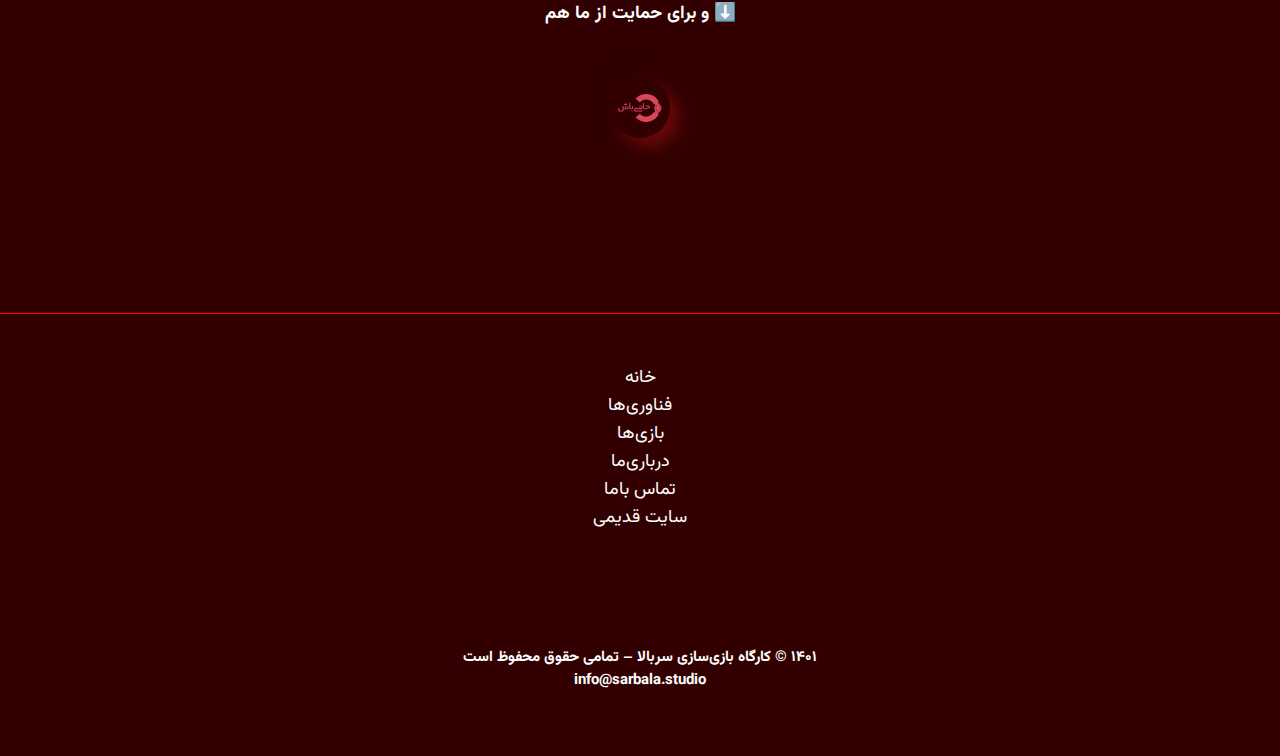
==== commit c0fb5936: "minor issues" ====
--- a/index.html
+++ b/index.html
@@ -169,21 +169,6 @@
           </div>
         </div>
       </div>
-      <!-- <div class="shape-divider">
-        <div class="custom-shape-divider-bottom-1603385849">
-          <svg
-            data-name="Layer 1"
-            xmlns="http://www.w3.org/2000/svg"
-            viewBox="0 0 1200 120"
-            preserveAspectRatio="none"
-          >
-            <path
-              d="M1200 120L0 16.48 0 0 1200 0 1200 120z"
-              class="shape-fill"
-            ></path>
-          </svg>
-        </div>
-      </div> -->
       <button onclick="topFunction()" id="scrollUp" title="Go to top">
         <svg transform = "scale(-1,1)" height="100%" stroke-miterlimit="10" style="fill-rule:nonzero;clip-rule:evenodd;stroke-linecap:round;stroke-linejoin:round;" version="1.1" viewBox="0 0 100 100" width="100%" xml:space="preserve" xmlns="http://www.w3.org/2000/svg" xmlns:xlink="http://www.w3.org/1999/xlink">
           <defs/>
@@ -330,7 +315,7 @@
         <div>
           <h2 class="stylish_heading lang lang-fa center_align">خُنیا‌گر</h2>
           <h2 class="stylish_heading lang lang-en center_align">Xonyagar</h2>
-          <p class="lang lang-fa center_align" dir="rtl">خنیاها همان موزیک های متنی هستند که در پس‌ زمینه بازی های سربالا پخش میشوند. اگه علاوه بر گوش کردن، حسشون کردید؛ پیشنهاد میکنم به خنیاگرِ سربالا هم سری بزنید.
+          <p class="lang lang-fa center_align" dir="rtl">خنیاها همان موزیک های متنی هستند که در پس‌ زمینه بازی های سربالا می‌شنوید. اگه علاوه بر گوش کردن حسشون کردید، پیشنهاد میکنیم به خنیاگرِ سربالا هم سری بزنید.
             هدف خنیاگرِ سربالا اینه که تجربه بازی برای کاربران ما یه حس بالابرنده باشه؛
             تقریبا مثل حس جویدنِ تکه های کوچکِ درحالِ آب شدنِ یخ. </p>
           <p class="lang lang-en center_align">Xonya is a song and Xonyagar is the singer! These are both pure persian words. Sarbala's Xonyagar pruduces songs and we use'em in the games to enhance your experience. Listen to some of these Xonyas here.</p>
@@ -473,7 +458,6 @@
     <!-- Contact  Section -->
     <section id="contact">
       <div class="row">
-        <img class="app-logo" src="images/app_logo.png" alt="" />
         <h2 class="stylish_heading lang lang-en">
           📞 Many ways to contact us:
         </h2>
--- a/css/styles.css
+++ b/css/styles.css
@@ -246,7 +246,7 @@
 }
 
 .sticky #navbar ul li a {
-  color: var(--color-komaki);
+  color: var(--color-skape);
 }
 .sticky img{
   display: none;
@@ -415,11 +415,10 @@
   height: 50px;
   border-radius: 50%; /* Rounded corners */
   font-size: 18px; /* Increase font size */
-  box-shadow: 0 10px 30px rgba(54, 54, 54, 0.3);
+  box-shadow: 0 10px 30px var(--color-skape);
 }
 
 #scrollUp:hover {
-  background-color: #555; /* Add a dark-grey background on hover */
   transform: scale(1.1);
   transition: 0.3s;
 }
@@ -447,7 +446,7 @@
 /* Games Section Styling */
 #games {
   margin-top: 50px;
-  border-bottom: 1px solid var(--color-komaki);
+  border-bottom: 1px solid var(--color-main);
 }
 #games .stylish_heading {
   text-align: center;
@@ -615,10 +614,6 @@
   margin: 25px auto;
 }
 
-.app-logo {
-  -webkit-filter: drop-shadow(0 10px 30px rgba(223, 27, 60, 0.3));
-  filter: drop-shadow(0 10px 30px rgba(223, 27, 60, 0.3));
-}
 /* End: Download The App Section Styling */
 
 /* Footer Section Styling */
@@ -638,7 +633,8 @@
 }
 
 .links ul li:hover {
-  background: linear-gradient(to bottom, var(--color-komaki) 10%, var(--color-komaki) 100%);
+text-shadow:1px 1px 10px var(--color-skape), 1px 1px 10px var(--color-skape);
+background-color: var(--color-skape);
   background-clip: border-box;
   -webkit-background-clip: text;
   -webkit-text-fill-color: transparent;
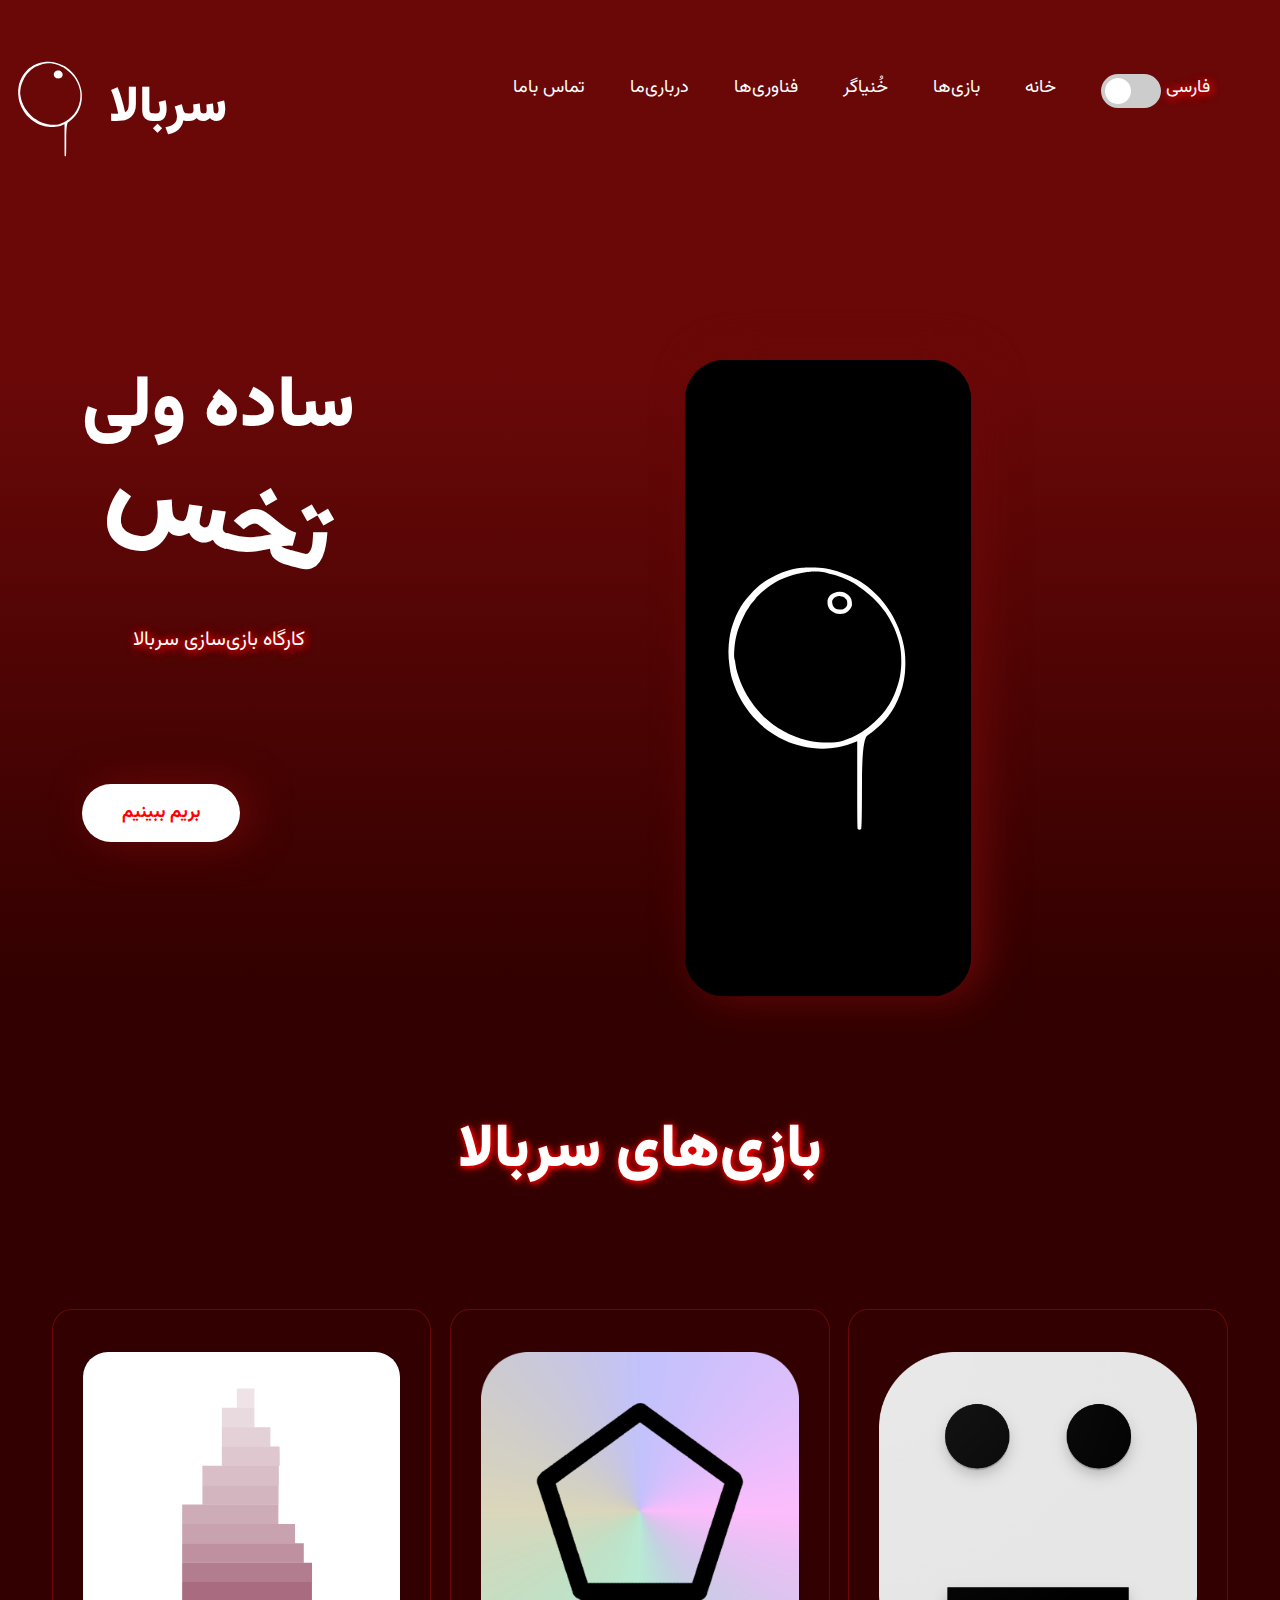
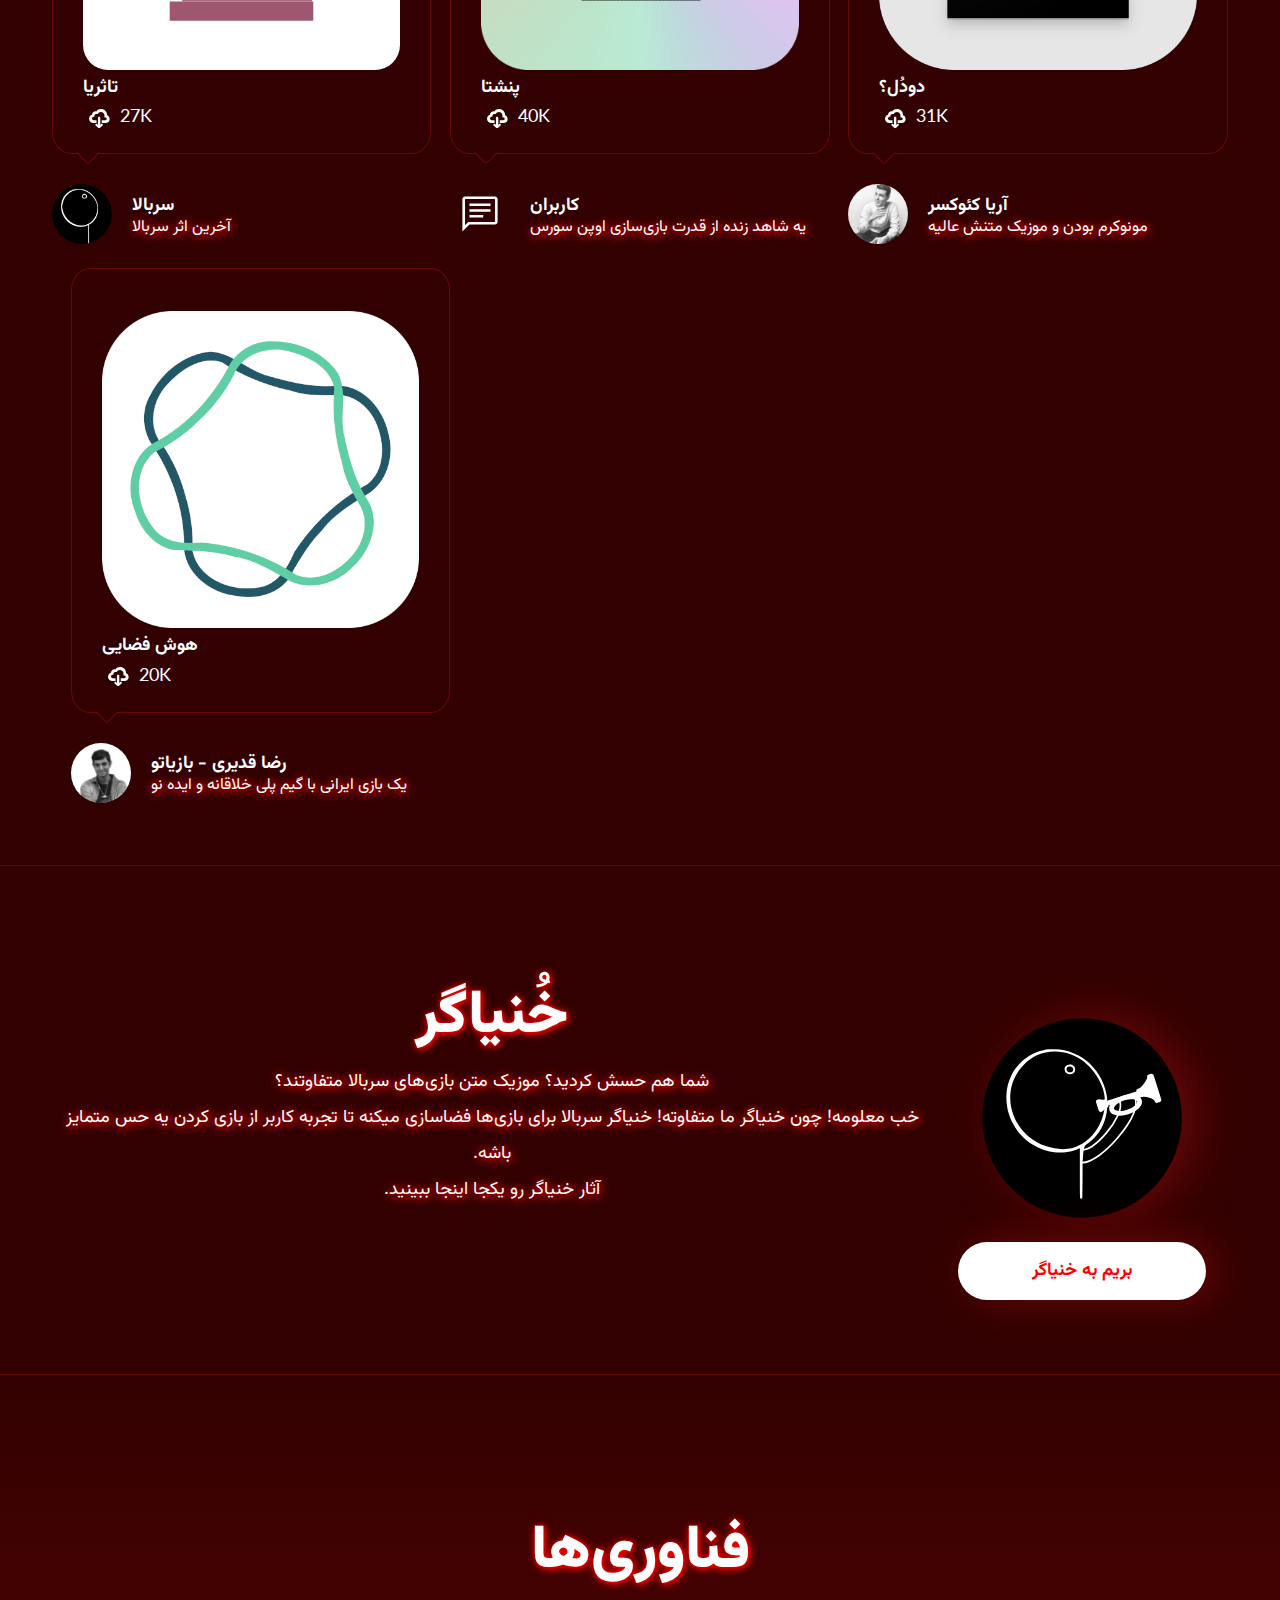
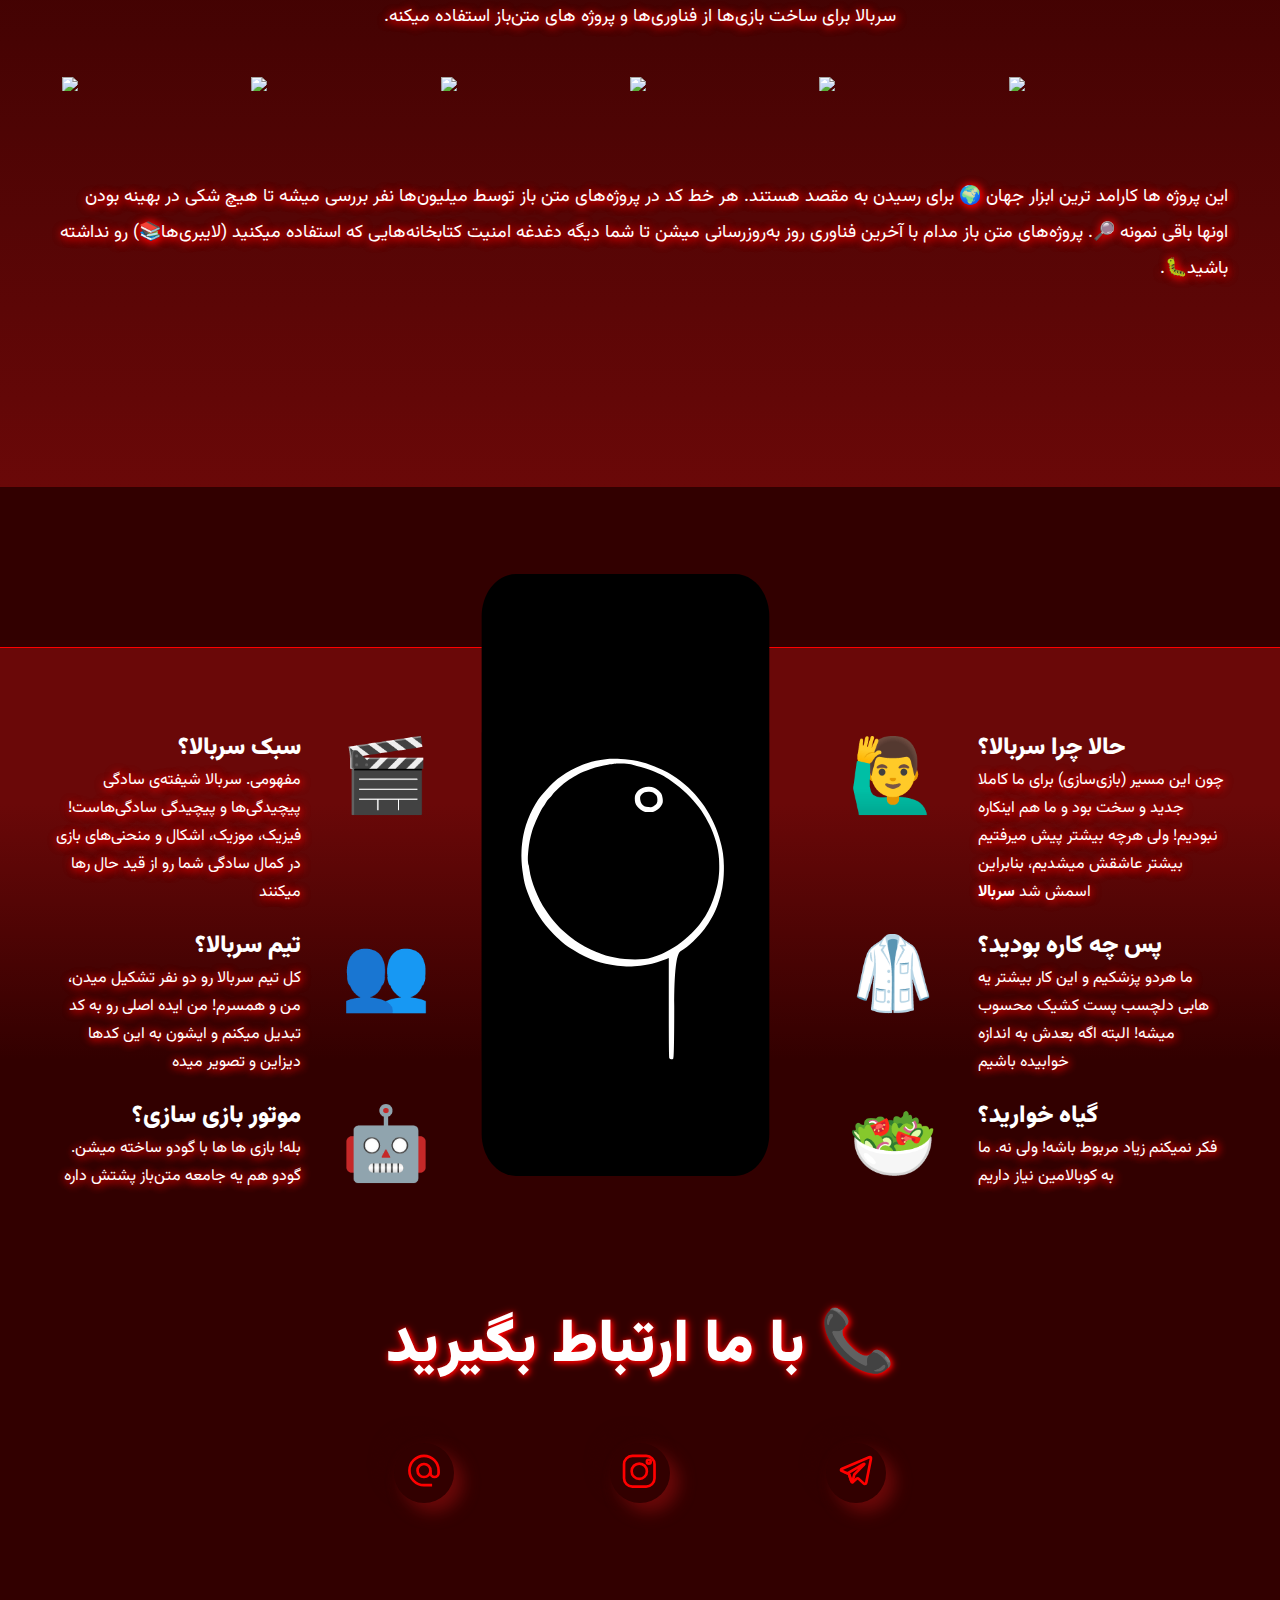
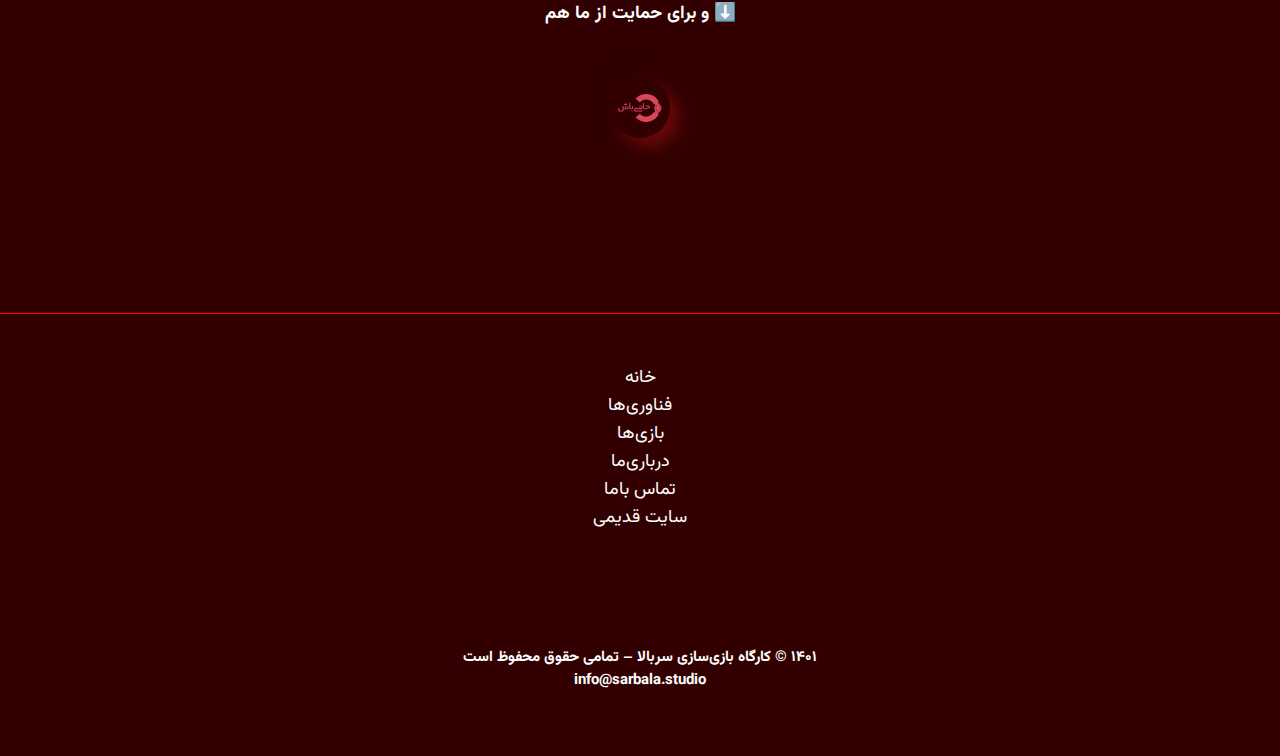
==== commit 0f5374a1: "minor fixations" ====
--- a/index.html
+++ b/index.html
@@ -82,10 +82,10 @@
           <ul>
             <li><a href="#home" class="lang lang-en">HOME</a></li>
             <li><a href="#games" class="lang lang-en">GAMES</a></li>
-            <li><a href="#xonyagar" class="lang lang-en">Xonyagar</a></li>
             <li><a href="#features" class="lang lang-en">TECHNOLOGIES</a></li>
             <li><a href="#howto" class="lang lang-en">ABOUT US</a></li>
             <li><a href="#contact" class="lang lang-en">CONTACT</a></li>
+            <li><a href="#xonyagar" class="lang lang-en">Xonyagar</a></li>
 
             <li><a href="#contact" class="lang lang-fa">تماس باما</a></li>
             <li><a href="#howto" class="lang lang-fa">درباری‌ما</a></li>
@@ -208,7 +208,7 @@
               <path class="dlClouds" clip-path="url(#TextBounds)" d="M59.0462 57.2585L59.0462 66.104L70.4903 66.104C78.4863 66.104 83.9585 61.6063 83.9585 54.36C83.9585 48.2881 81.06 43.6155 76.0375 41.7914C75.9875 30.4222 67.6668 22.2513 56.6974 22.2513C50.9253 22.2513 45.5031 24.6501 41.9049 29.6476C35.0834 28.5231 28.9365 33.1958 28.2118 40.0423C22.4898 41.4416 19.0415 46.539 19.0415 52.7608C19.0415 60.1321 24.9635 66.104 33.3592 66.104L42.5296 66.104L42.5296 57.2585L33.4092 57.2585C30.3608 57.2585 28.2118 54.9097 28.2118 52.2611C28.2118 48.2631 31.3852 46.3641 35.3332 46.3641C35.758 46.3641 35.9829 46.1142 35.9079 45.6894C35.0584 39.7424 39.2312 36.2692 45.3781 37.9433C45.7029 38.0433 46.0278 37.9433 46.1777 37.6435C48.2766 33.3957 51.7749 31.1218 56.5224 31.1218C62.5444 31.1218 67.3419 35.7944 67.6168 42.0163C67.7168 44.0652 67.5169 45.9143 67.3419 47.2136C67.292 47.6384 67.4669 47.8383 67.8917 47.8883C72.3644 48.1881 74.7882 49.8373 74.7882 53.1356C74.7882 55.7343 73.4388 57.2585 69.9156 57.2585L59.0462 57.2585ZM50.8004 82.5207C51.8248 82.5207 52.8993 82.1459 53.8988 81.1714L61.5949 73.8001C62.1946 73.2004 62.5444 72.5507 62.5444 71.6512C62.5444 69.8521 60.9452 68.6277 59.396 68.6277C58.4465 68.6277 57.6469 69.0275 57.0222 69.6772L55.0482 71.7761L53.8988 73.8501L54.5235 70.4768L54.5235 50.3121C54.5235 48.3381 52.9243 46.5889 50.8004 46.5889C48.6514 46.5889 47.0523 48.3381 47.0523 50.3121L47.0523 70.4768L47.6769 73.8501L46.5525 71.7761L44.5535 69.6772C43.9289 69.0275 43.1293 68.6277 42.1797 68.6277C40.6305 68.6277 39.0313 69.8521 39.0313 71.6512C39.0313 72.5507 39.3812 73.2004 39.9809 73.8001L47.6769 81.1714C48.6764 82.1459 49.7509 82.5207 50.8004 82.5207Z" fill="#000000" fill-rule="evenodd" opacity="1" stroke="none"/>
               </g>
               </svg>
-              23K
+              27K
             </span>
           </div>
           <div class="client-info">
@@ -236,7 +236,7 @@
               <path class="dlClouds" clip-path="url(#TextBounds)" d="M59.0462 57.2585L59.0462 66.104L70.4903 66.104C78.4863 66.104 83.9585 61.6063 83.9585 54.36C83.9585 48.2881 81.06 43.6155 76.0375 41.7914C75.9875 30.4222 67.6668 22.2513 56.6974 22.2513C50.9253 22.2513 45.5031 24.6501 41.9049 29.6476C35.0834 28.5231 28.9365 33.1958 28.2118 40.0423C22.4898 41.4416 19.0415 46.539 19.0415 52.7608C19.0415 60.1321 24.9635 66.104 33.3592 66.104L42.5296 66.104L42.5296 57.2585L33.4092 57.2585C30.3608 57.2585 28.2118 54.9097 28.2118 52.2611C28.2118 48.2631 31.3852 46.3641 35.3332 46.3641C35.758 46.3641 35.9829 46.1142 35.9079 45.6894C35.0584 39.7424 39.2312 36.2692 45.3781 37.9433C45.7029 38.0433 46.0278 37.9433 46.1777 37.6435C48.2766 33.3957 51.7749 31.1218 56.5224 31.1218C62.5444 31.1218 67.3419 35.7944 67.6168 42.0163C67.7168 44.0652 67.5169 45.9143 67.3419 47.2136C67.292 47.6384 67.4669 47.8383 67.8917 47.8883C72.3644 48.1881 74.7882 49.8373 74.7882 53.1356C74.7882 55.7343 73.4388 57.2585 69.9156 57.2585L59.0462 57.2585ZM50.8004 82.5207C51.8248 82.5207 52.8993 82.1459 53.8988 81.1714L61.5949 73.8001C62.1946 73.2004 62.5444 72.5507 62.5444 71.6512C62.5444 69.8521 60.9452 68.6277 59.396 68.6277C58.4465 68.6277 57.6469 69.0275 57.0222 69.6772L55.0482 71.7761L53.8988 73.8501L54.5235 70.4768L54.5235 50.3121C54.5235 48.3381 52.9243 46.5889 50.8004 46.5889C48.6514 46.5889 47.0523 48.3381 47.0523 50.3121L47.0523 70.4768L47.6769 73.8501L46.5525 71.7761L44.5535 69.6772C43.9289 69.0275 43.1293 68.6277 42.1797 68.6277C40.6305 68.6277 39.0313 69.8521 39.0313 71.6512C39.0313 72.5507 39.3812 73.2004 39.9809 73.8001L47.6769 81.1714C48.6764 82.1459 49.7509 82.5207 50.8004 82.5207Z" fill="#000000" fill-rule="evenodd" opacity="1" stroke="none"/>
               </g>
               </svg>
-              37K
+              40K
             </span>
           </div>
           <div class="client-info">
@@ -264,7 +264,7 @@
               <path class="dlClouds" clip-path="url(#TextBounds)" d="M59.0462 57.2585L59.0462 66.104L70.4903 66.104C78.4863 66.104 83.9585 61.6063 83.9585 54.36C83.9585 48.2881 81.06 43.6155 76.0375 41.7914C75.9875 30.4222 67.6668 22.2513 56.6974 22.2513C50.9253 22.2513 45.5031 24.6501 41.9049 29.6476C35.0834 28.5231 28.9365 33.1958 28.2118 40.0423C22.4898 41.4416 19.0415 46.539 19.0415 52.7608C19.0415 60.1321 24.9635 66.104 33.3592 66.104L42.5296 66.104L42.5296 57.2585L33.4092 57.2585C30.3608 57.2585 28.2118 54.9097 28.2118 52.2611C28.2118 48.2631 31.3852 46.3641 35.3332 46.3641C35.758 46.3641 35.9829 46.1142 35.9079 45.6894C35.0584 39.7424 39.2312 36.2692 45.3781 37.9433C45.7029 38.0433 46.0278 37.9433 46.1777 37.6435C48.2766 33.3957 51.7749 31.1218 56.5224 31.1218C62.5444 31.1218 67.3419 35.7944 67.6168 42.0163C67.7168 44.0652 67.5169 45.9143 67.3419 47.2136C67.292 47.6384 67.4669 47.8383 67.8917 47.8883C72.3644 48.1881 74.7882 49.8373 74.7882 53.1356C74.7882 55.7343 73.4388 57.2585 69.9156 57.2585L59.0462 57.2585ZM50.8004 82.5207C51.8248 82.5207 52.8993 82.1459 53.8988 81.1714L61.5949 73.8001C62.1946 73.2004 62.5444 72.5507 62.5444 71.6512C62.5444 69.8521 60.9452 68.6277 59.396 68.6277C58.4465 68.6277 57.6469 69.0275 57.0222 69.6772L55.0482 71.7761L53.8988 73.8501L54.5235 70.4768L54.5235 50.3121C54.5235 48.3381 52.9243 46.5889 50.8004 46.5889C48.6514 46.5889 47.0523 48.3381 47.0523 50.3121L47.0523 70.4768L47.6769 73.8501L46.5525 71.7761L44.5535 69.6772C43.9289 69.0275 43.1293 68.6277 42.1797 68.6277C40.6305 68.6277 39.0313 69.8521 39.0313 71.6512C39.0313 72.5507 39.3812 73.2004 39.9809 73.8001L47.6769 81.1714C48.6764 82.1459 49.7509 82.5207 50.8004 82.5207Z" fill="#000000" fill-rule="evenodd" opacity="1" stroke="none"/>
               </g>
               </svg>
-              28K
+              31K
             </span>
           </div>
           <div class="client-info">
@@ -315,9 +315,13 @@
         <div>
           <h2 class="stylish_heading lang lang-fa center_align">خُنیا‌گر</h2>
           <h2 class="stylish_heading lang lang-en center_align">Xonyagar</h2>
-          <p class="lang lang-fa center_align" dir="rtl">خنیاها همان موزیک های متنی هستند که در پس‌ زمینه بازی های سربالا می‌شنوید. اگه علاوه بر گوش کردن حسشون کردید، پیشنهاد میکنیم به خنیاگرِ سربالا هم سری بزنید.
-            هدف خنیاگرِ سربالا اینه که تجربه بازی برای کاربران ما یه حس بالابرنده باشه؛
-            تقریبا مثل حس جویدنِ تکه های کوچکِ درحالِ آب شدنِ یخ. </p>
+          <p class="lang lang-fa center_align" dir="rtl">
+            شما هم حسش کردید؟ موزیک متن بازی‌های سربالا متفاوتند؟
+<br>
+            خب معلومه! چون خنیاگر ما متفاوته!
+            خنیاگر سربالا برای بازی‌ها فضاسازی میکنه تا تجربه کاربر از بازی کردن یه حس متمایز باشه.
+<br>
+            آثار خنیاگر رو یکجا اینجا ببینید.</p>
           <p class="lang lang-en center_align">Xonya is a song and Xonyagar is the singer! These are both pure persian words. Sarbala's Xonyagar pruduces songs and we use'em in the games to enhance your experience. Listen to some of these Xonyas here.</p>
         </div>
         <div style="display:grid;margin:1.5rem; justify-content: center; align-content: center;">
@@ -387,6 +391,21 @@
         <div class="col span_1_of_3 first-col">
           <div class="first-item">
             <div class="item-description">
+              <h4 class="lang lang-en">Game Genre?</h4>
+              <h4 class="lang lang-fa">سبک سربالا؟</h4>
+              <p class="lang lang-en">
+                Sarbala loves complexity of simple things! The games we made are easy to learn, easy to master but hard to finish! Simple concepts come to a perfect game in Sarbala Studio.
+              </p>
+              <p class="lang lang-fa">
+                مفهومی. سربالا شیفته‌ی سادگی پیچیدگی‌ها و پیچیدگی سادگی‌هاست! فیزیک، موزیک، اشکال و منحنی‌های بازی در کمال سادگی شما رو از قید حال رها میکنند
+              </p>
+            </div>
+            <div class="item-icon1">
+              <h1>🎬</h1>
+            </div>
+          </div>
+          <div class="first-item">
+            <div class="item-description">
               <h4 class="lang lang-en">Sarbala Team?</h4>
               <h4 class="lang lang-fa">تیم سربالا؟</h4>
               <p class="lang lang-en">
@@ -431,7 +450,7 @@
                 Sarbala is a Farsi word and means kind of a road that goes up.
               </p>
               <p class="lang lang-fa">
-                چون این مسیر (بازی‌سازی) برای ما کاملا جدید و سخت بود و ما هم اینکاره نبودیم! ولی هرچه بیشتر پیش میرفتیم بیشتر عاشقش میشدیم. پس سربالا 
+                 چون این مسیر (بازی‌سازی) برای ما کاملا جدید و سخت بود و ما هم اینکاره نبودیم! ولی هرچه بیشتر پیش میرفتیم بیشتر عاشقش میشدیم، بنابراین اسمش شد <b>سربالا</b>
               </p>
             </div>
           </div>
@@ -450,6 +469,22 @@
               </p>
             </div>
           </div>
+          <div class="last-item">
+            <div class="item-icon2">
+              <h1>🥗</h1>
+            </div>
+            <div class="item-description">
+              <h4 class="lang lang-en">Are you guys vegan?</h4>
+              <h4 class="lang lang-fa">گیاه خوارید؟</h4>
+              <p class="lang lang-en">
+                Idon't think if it's related, but nope! We do need cobalamin!
+              </p>
+              <p class="lang lang-fa">
+                فکر نمیکنم زیاد مربوط باشه! ولی نه. ما به کوبالامین نیاز داریم
+              </p>
+            </div>
+          </div>
+          
         </div>
       </div>
     </section>
--- a/css/styles.css
+++ b/css/styles.css
@@ -524,7 +524,7 @@
 /* How To Section Styling */
 #howto {
   border-top: 1px solid var(--color-skape);
-  border-bottom: 1px solid var(--color-skape);
+  /* border-bottom: 1px solid var(--color-skape); */
   background: var(--color-main); /* Old browsers */ 
   background: -moz-linear-gradient(
     top,
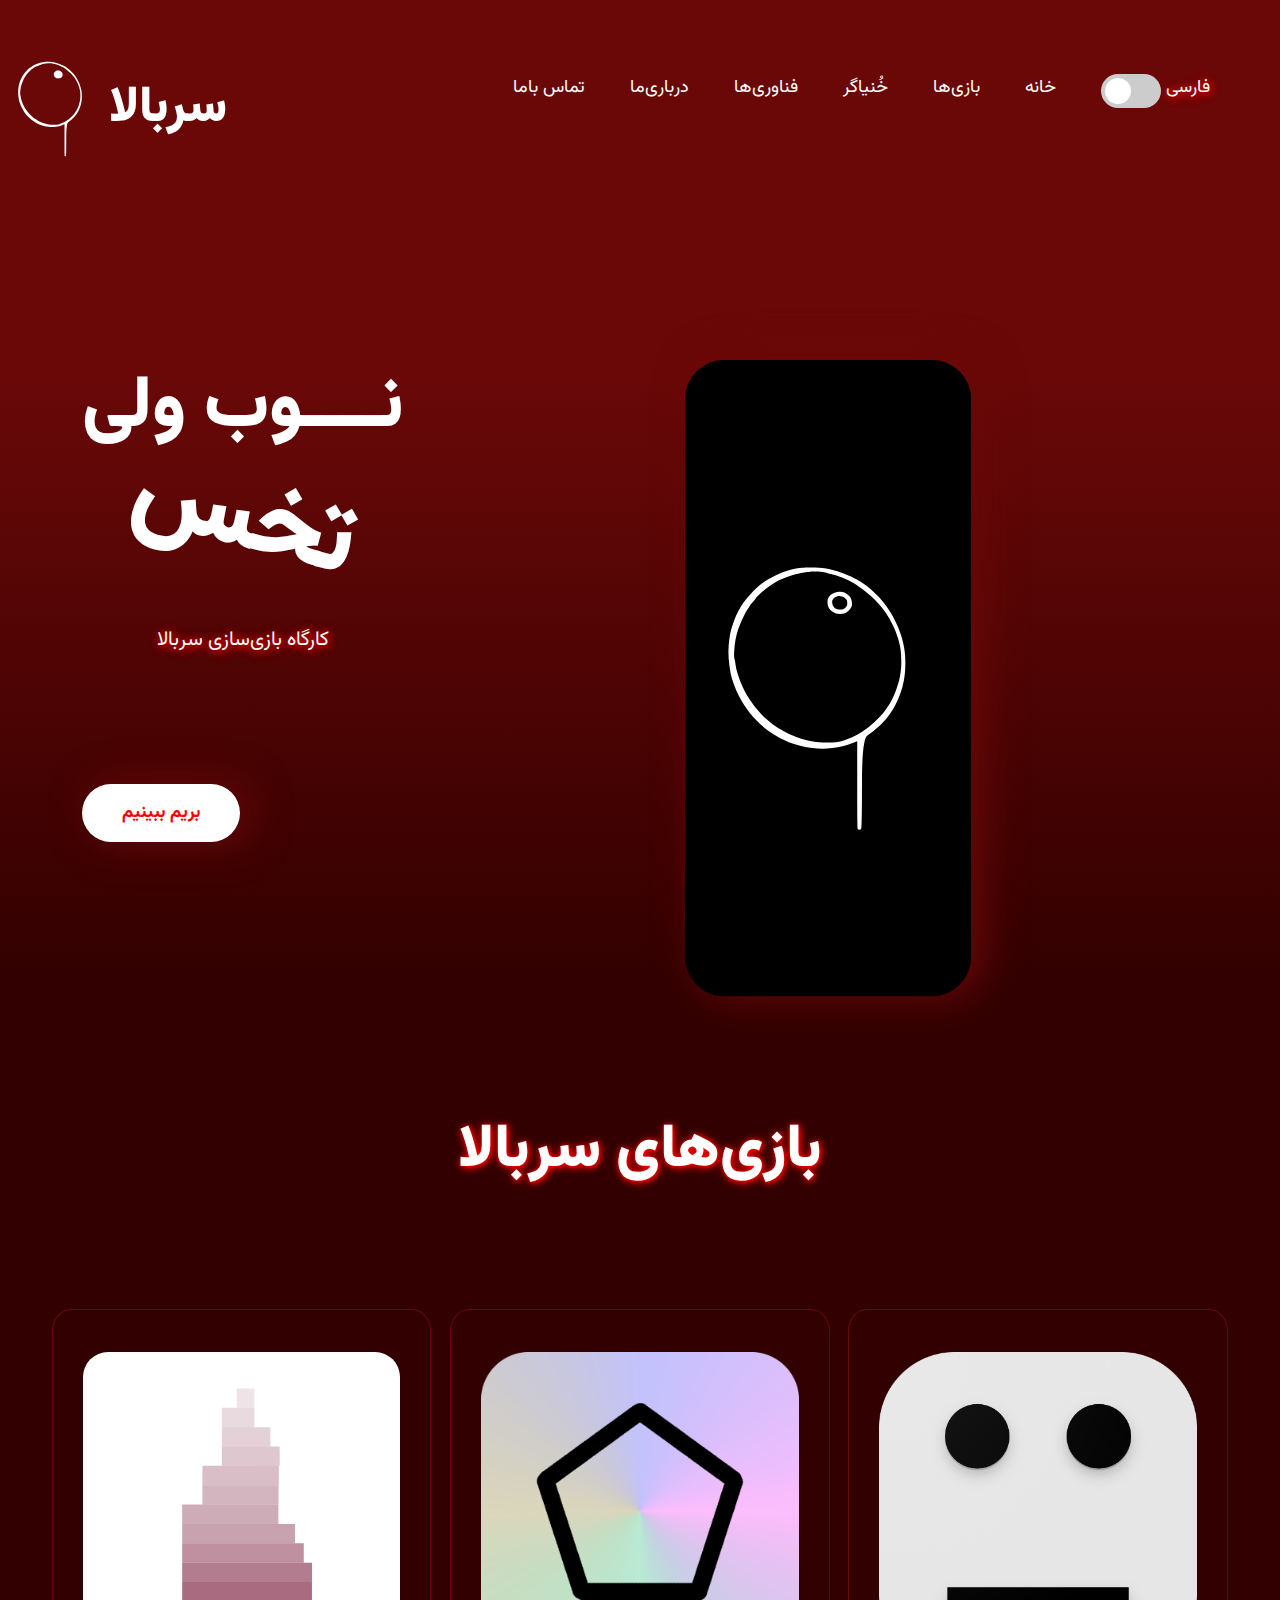
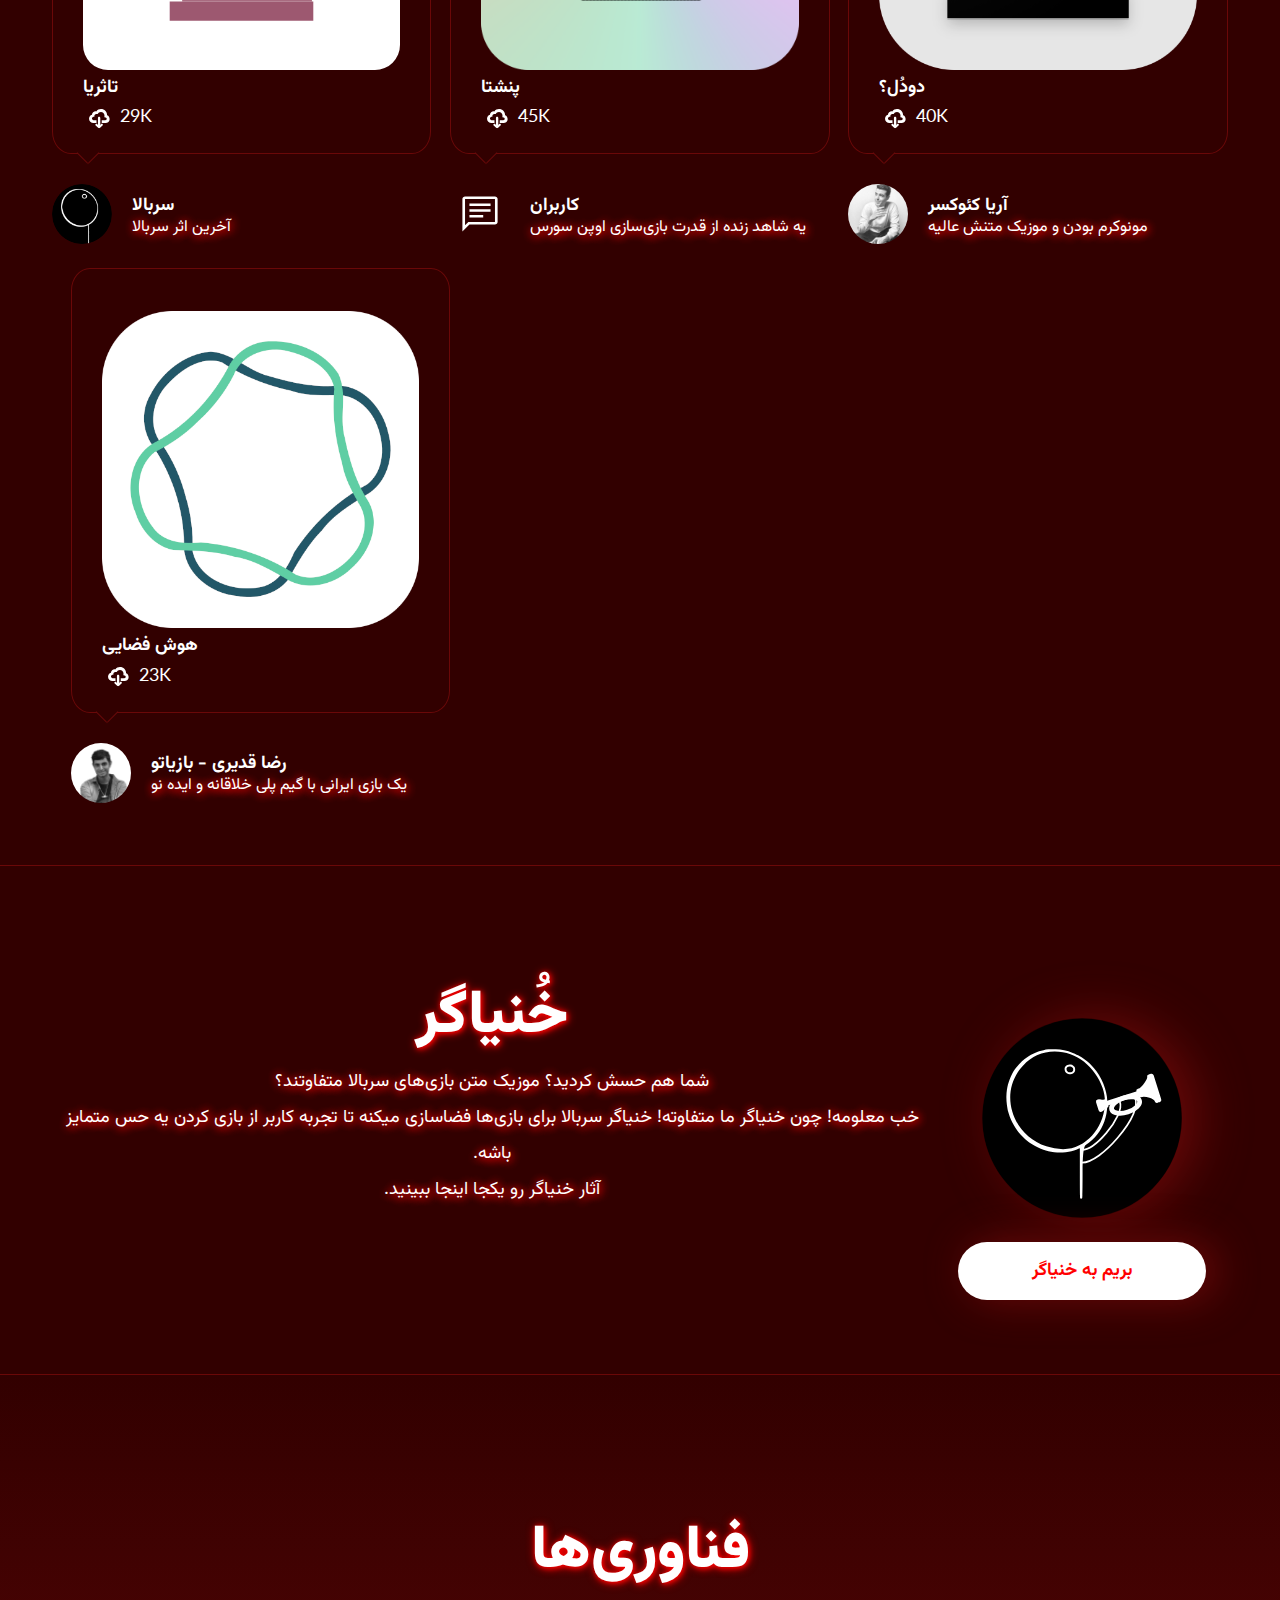
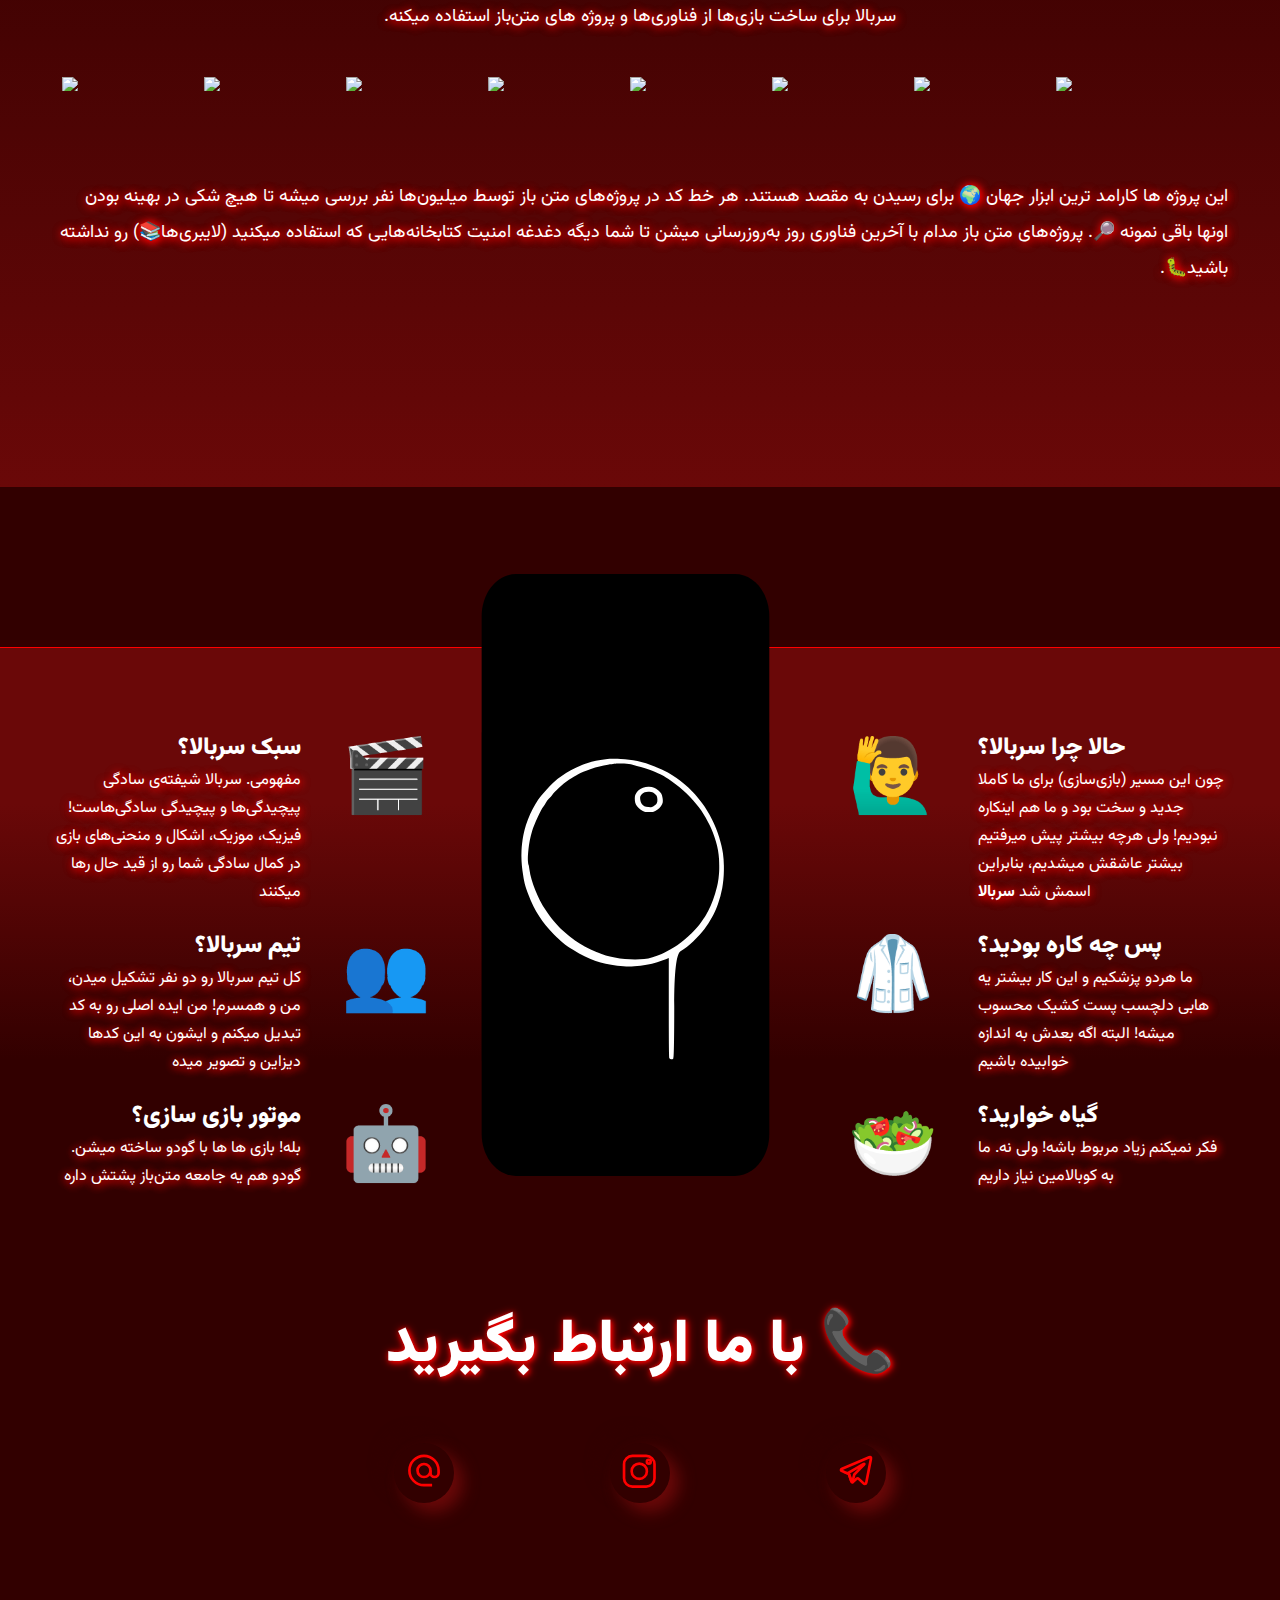
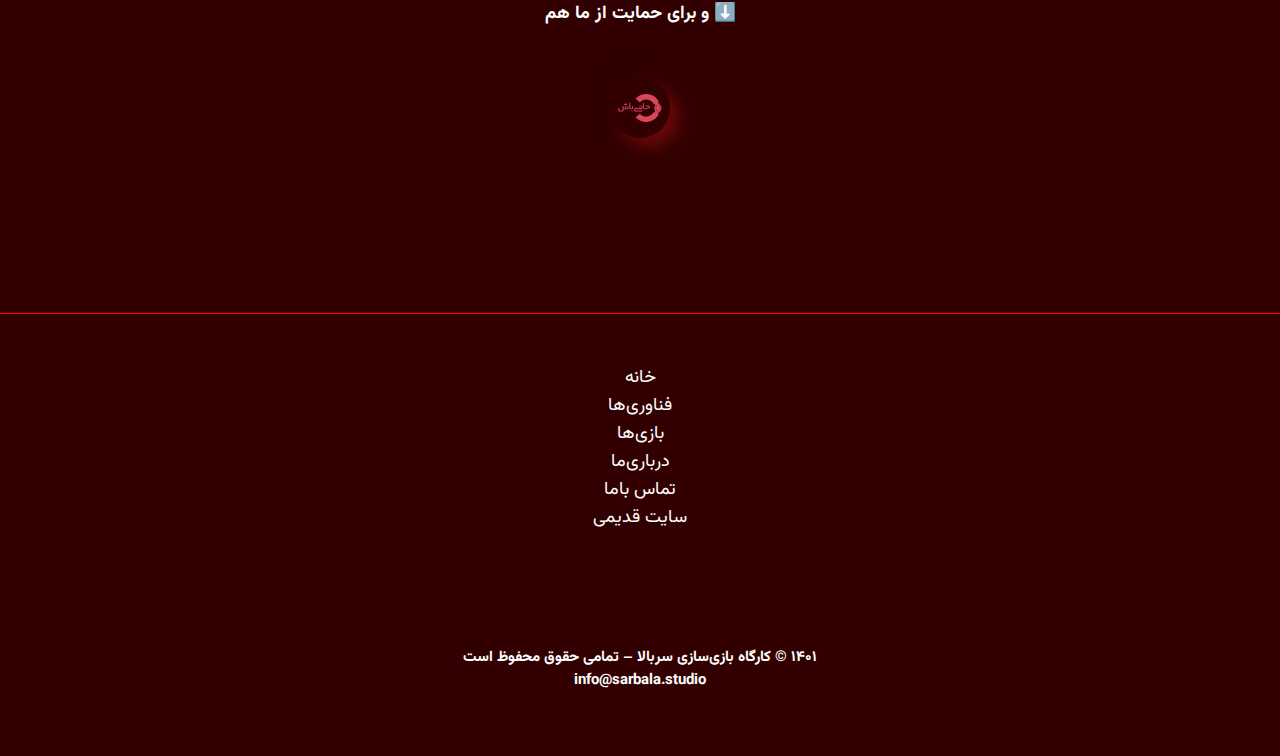
==== commit 4324d202: "minor fix" ====
--- a/index.html
+++ b/index.html
@@ -40,7 +40,7 @@
 
     <!-- Primary Meta Tags -->
     <meta name="title" content="Sarbala a game studio" />
-    <meta name="description" content="Sarbala,  simple  but  naughty! سربالا ساده ولی تخس!"/>
+    <meta name="description" content="😏Sarbala,  Simple  but  naughty سربالا نوب ولی تخس!"/>
 
     <!-- Google Font -->
     <link rel="preconnect" href="https://fonts.googleapis.com">
@@ -143,7 +143,7 @@
               </h1>
               <br>
               <h1 class="lang lang-fa">
-                ساده ولی<br/>
+                نــــوب ولی<br/>
               </h1>
               <h1 class="lang lang-fa toxs">
                 تخس
@@ -208,7 +208,7 @@
               <path class="dlClouds" clip-path="url(#TextBounds)" d="M59.0462 57.2585L59.0462 66.104L70.4903 66.104C78.4863 66.104 83.9585 61.6063 83.9585 54.36C83.9585 48.2881 81.06 43.6155 76.0375 41.7914C75.9875 30.4222 67.6668 22.2513 56.6974 22.2513C50.9253 22.2513 45.5031 24.6501 41.9049 29.6476C35.0834 28.5231 28.9365 33.1958 28.2118 40.0423C22.4898 41.4416 19.0415 46.539 19.0415 52.7608C19.0415 60.1321 24.9635 66.104 33.3592 66.104L42.5296 66.104L42.5296 57.2585L33.4092 57.2585C30.3608 57.2585 28.2118 54.9097 28.2118 52.2611C28.2118 48.2631 31.3852 46.3641 35.3332 46.3641C35.758 46.3641 35.9829 46.1142 35.9079 45.6894C35.0584 39.7424 39.2312 36.2692 45.3781 37.9433C45.7029 38.0433 46.0278 37.9433 46.1777 37.6435C48.2766 33.3957 51.7749 31.1218 56.5224 31.1218C62.5444 31.1218 67.3419 35.7944 67.6168 42.0163C67.7168 44.0652 67.5169 45.9143 67.3419 47.2136C67.292 47.6384 67.4669 47.8383 67.8917 47.8883C72.3644 48.1881 74.7882 49.8373 74.7882 53.1356C74.7882 55.7343 73.4388 57.2585 69.9156 57.2585L59.0462 57.2585ZM50.8004 82.5207C51.8248 82.5207 52.8993 82.1459 53.8988 81.1714L61.5949 73.8001C62.1946 73.2004 62.5444 72.5507 62.5444 71.6512C62.5444 69.8521 60.9452 68.6277 59.396 68.6277C58.4465 68.6277 57.6469 69.0275 57.0222 69.6772L55.0482 71.7761L53.8988 73.8501L54.5235 70.4768L54.5235 50.3121C54.5235 48.3381 52.9243 46.5889 50.8004 46.5889C48.6514 46.5889 47.0523 48.3381 47.0523 50.3121L47.0523 70.4768L47.6769 73.8501L46.5525 71.7761L44.5535 69.6772C43.9289 69.0275 43.1293 68.6277 42.1797 68.6277C40.6305 68.6277 39.0313 69.8521 39.0313 71.6512C39.0313 72.5507 39.3812 73.2004 39.9809 73.8001L47.6769 81.1714C48.6764 82.1459 49.7509 82.5207 50.8004 82.5207Z" fill="#000000" fill-rule="evenodd" opacity="1" stroke="none"/>
               </g>
               </svg>
-              27K
+              29K
             </span>
           </div>
           <div class="client-info">
@@ -236,7 +236,7 @@
               <path class="dlClouds" clip-path="url(#TextBounds)" d="M59.0462 57.2585L59.0462 66.104L70.4903 66.104C78.4863 66.104 83.9585 61.6063 83.9585 54.36C83.9585 48.2881 81.06 43.6155 76.0375 41.7914C75.9875 30.4222 67.6668 22.2513 56.6974 22.2513C50.9253 22.2513 45.5031 24.6501 41.9049 29.6476C35.0834 28.5231 28.9365 33.1958 28.2118 40.0423C22.4898 41.4416 19.0415 46.539 19.0415 52.7608C19.0415 60.1321 24.9635 66.104 33.3592 66.104L42.5296 66.104L42.5296 57.2585L33.4092 57.2585C30.3608 57.2585 28.2118 54.9097 28.2118 52.2611C28.2118 48.2631 31.3852 46.3641 35.3332 46.3641C35.758 46.3641 35.9829 46.1142 35.9079 45.6894C35.0584 39.7424 39.2312 36.2692 45.3781 37.9433C45.7029 38.0433 46.0278 37.9433 46.1777 37.6435C48.2766 33.3957 51.7749 31.1218 56.5224 31.1218C62.5444 31.1218 67.3419 35.7944 67.6168 42.0163C67.7168 44.0652 67.5169 45.9143 67.3419 47.2136C67.292 47.6384 67.4669 47.8383 67.8917 47.8883C72.3644 48.1881 74.7882 49.8373 74.7882 53.1356C74.7882 55.7343 73.4388 57.2585 69.9156 57.2585L59.0462 57.2585ZM50.8004 82.5207C51.8248 82.5207 52.8993 82.1459 53.8988 81.1714L61.5949 73.8001C62.1946 73.2004 62.5444 72.5507 62.5444 71.6512C62.5444 69.8521 60.9452 68.6277 59.396 68.6277C58.4465 68.6277 57.6469 69.0275 57.0222 69.6772L55.0482 71.7761L53.8988 73.8501L54.5235 70.4768L54.5235 50.3121C54.5235 48.3381 52.9243 46.5889 50.8004 46.5889C48.6514 46.5889 47.0523 48.3381 47.0523 50.3121L47.0523 70.4768L47.6769 73.8501L46.5525 71.7761L44.5535 69.6772C43.9289 69.0275 43.1293 68.6277 42.1797 68.6277C40.6305 68.6277 39.0313 69.8521 39.0313 71.6512C39.0313 72.5507 39.3812 73.2004 39.9809 73.8001L47.6769 81.1714C48.6764 82.1459 49.7509 82.5207 50.8004 82.5207Z" fill="#000000" fill-rule="evenodd" opacity="1" stroke="none"/>
               </g>
               </svg>
-              40K
+              45K
             </span>
           </div>
           <div class="client-info">
@@ -264,7 +264,7 @@
               <path class="dlClouds" clip-path="url(#TextBounds)" d="M59.0462 57.2585L59.0462 66.104L70.4903 66.104C78.4863 66.104 83.9585 61.6063 83.9585 54.36C83.9585 48.2881 81.06 43.6155 76.0375 41.7914C75.9875 30.4222 67.6668 22.2513 56.6974 22.2513C50.9253 22.2513 45.5031 24.6501 41.9049 29.6476C35.0834 28.5231 28.9365 33.1958 28.2118 40.0423C22.4898 41.4416 19.0415 46.539 19.0415 52.7608C19.0415 60.1321 24.9635 66.104 33.3592 66.104L42.5296 66.104L42.5296 57.2585L33.4092 57.2585C30.3608 57.2585 28.2118 54.9097 28.2118 52.2611C28.2118 48.2631 31.3852 46.3641 35.3332 46.3641C35.758 46.3641 35.9829 46.1142 35.9079 45.6894C35.0584 39.7424 39.2312 36.2692 45.3781 37.9433C45.7029 38.0433 46.0278 37.9433 46.1777 37.6435C48.2766 33.3957 51.7749 31.1218 56.5224 31.1218C62.5444 31.1218 67.3419 35.7944 67.6168 42.0163C67.7168 44.0652 67.5169 45.9143 67.3419 47.2136C67.292 47.6384 67.4669 47.8383 67.8917 47.8883C72.3644 48.1881 74.7882 49.8373 74.7882 53.1356C74.7882 55.7343 73.4388 57.2585 69.9156 57.2585L59.0462 57.2585ZM50.8004 82.5207C51.8248 82.5207 52.8993 82.1459 53.8988 81.1714L61.5949 73.8001C62.1946 73.2004 62.5444 72.5507 62.5444 71.6512C62.5444 69.8521 60.9452 68.6277 59.396 68.6277C58.4465 68.6277 57.6469 69.0275 57.0222 69.6772L55.0482 71.7761L53.8988 73.8501L54.5235 70.4768L54.5235 50.3121C54.5235 48.3381 52.9243 46.5889 50.8004 46.5889C48.6514 46.5889 47.0523 48.3381 47.0523 50.3121L47.0523 70.4768L47.6769 73.8501L46.5525 71.7761L44.5535 69.6772C43.9289 69.0275 43.1293 68.6277 42.1797 68.6277C40.6305 68.6277 39.0313 69.8521 39.0313 71.6512C39.0313 72.5507 39.3812 73.2004 39.9809 73.8001L47.6769 81.1714C48.6764 82.1459 49.7509 82.5207 50.8004 82.5207Z" fill="#000000" fill-rule="evenodd" opacity="1" stroke="none"/>
               </g>
               </svg>
-              31K
+              40K
             </span>
           </div>
           <div class="client-info">
@@ -292,7 +292,7 @@
               <path class="dlClouds" clip-path="url(#TextBounds)" d="M59.0462 57.2585L59.0462 66.104L70.4903 66.104C78.4863 66.104 83.9585 61.6063 83.9585 54.36C83.9585 48.2881 81.06 43.6155 76.0375 41.7914C75.9875 30.4222 67.6668 22.2513 56.6974 22.2513C50.9253 22.2513 45.5031 24.6501 41.9049 29.6476C35.0834 28.5231 28.9365 33.1958 28.2118 40.0423C22.4898 41.4416 19.0415 46.539 19.0415 52.7608C19.0415 60.1321 24.9635 66.104 33.3592 66.104L42.5296 66.104L42.5296 57.2585L33.4092 57.2585C30.3608 57.2585 28.2118 54.9097 28.2118 52.2611C28.2118 48.2631 31.3852 46.3641 35.3332 46.3641C35.758 46.3641 35.9829 46.1142 35.9079 45.6894C35.0584 39.7424 39.2312 36.2692 45.3781 37.9433C45.7029 38.0433 46.0278 37.9433 46.1777 37.6435C48.2766 33.3957 51.7749 31.1218 56.5224 31.1218C62.5444 31.1218 67.3419 35.7944 67.6168 42.0163C67.7168 44.0652 67.5169 45.9143 67.3419 47.2136C67.292 47.6384 67.4669 47.8383 67.8917 47.8883C72.3644 48.1881 74.7882 49.8373 74.7882 53.1356C74.7882 55.7343 73.4388 57.2585 69.9156 57.2585L59.0462 57.2585ZM50.8004 82.5207C51.8248 82.5207 52.8993 82.1459 53.8988 81.1714L61.5949 73.8001C62.1946 73.2004 62.5444 72.5507 62.5444 71.6512C62.5444 69.8521 60.9452 68.6277 59.396 68.6277C58.4465 68.6277 57.6469 69.0275 57.0222 69.6772L55.0482 71.7761L53.8988 73.8501L54.5235 70.4768L54.5235 50.3121C54.5235 48.3381 52.9243 46.5889 50.8004 46.5889C48.6514 46.5889 47.0523 48.3381 47.0523 50.3121L47.0523 70.4768L47.6769 73.8501L46.5525 71.7761L44.5535 69.6772C43.9289 69.0275 43.1293 68.6277 42.1797 68.6277C40.6305 68.6277 39.0313 69.8521 39.0313 71.6512C39.0313 72.5507 39.3812 73.2004 39.9809 73.8001L47.6769 81.1714C48.6764 82.1459 49.7509 82.5207 50.8004 82.5207Z" fill="#000000" fill-rule="evenodd" opacity="1" stroke="none"/>
               </g>
               </svg>
-              20K
+              23K
             </span>
           </div>
           <div class="client-info">
@@ -357,7 +357,13 @@
         </div>
         <div class="container">
           <div class="thumbnail">
-            <img src="https://godotengine.org/themes/godotengine/assets/press/icon_color.svg"></img>
+            <img src="https://godotengine.org/assets/press/icon_color.svg"></img>
+          </div>
+          <div class="thumbnail">
+            <img src="https://download.blender.org/branding/community/blender_community_badge_white.png"></img>
+          </div>
+          <div class="thumbnail">
+            <img src="https://upload.wikimedia.org/wikipedia/commons/4/45/The_GIMP_icon_-_gnome.svg"></img>
           </div>
           <div class="thumbnail">
             <img src="https://upload.wikimedia.org/wikipedia/commons/c/c5/Nginx_logo.svg"></img>
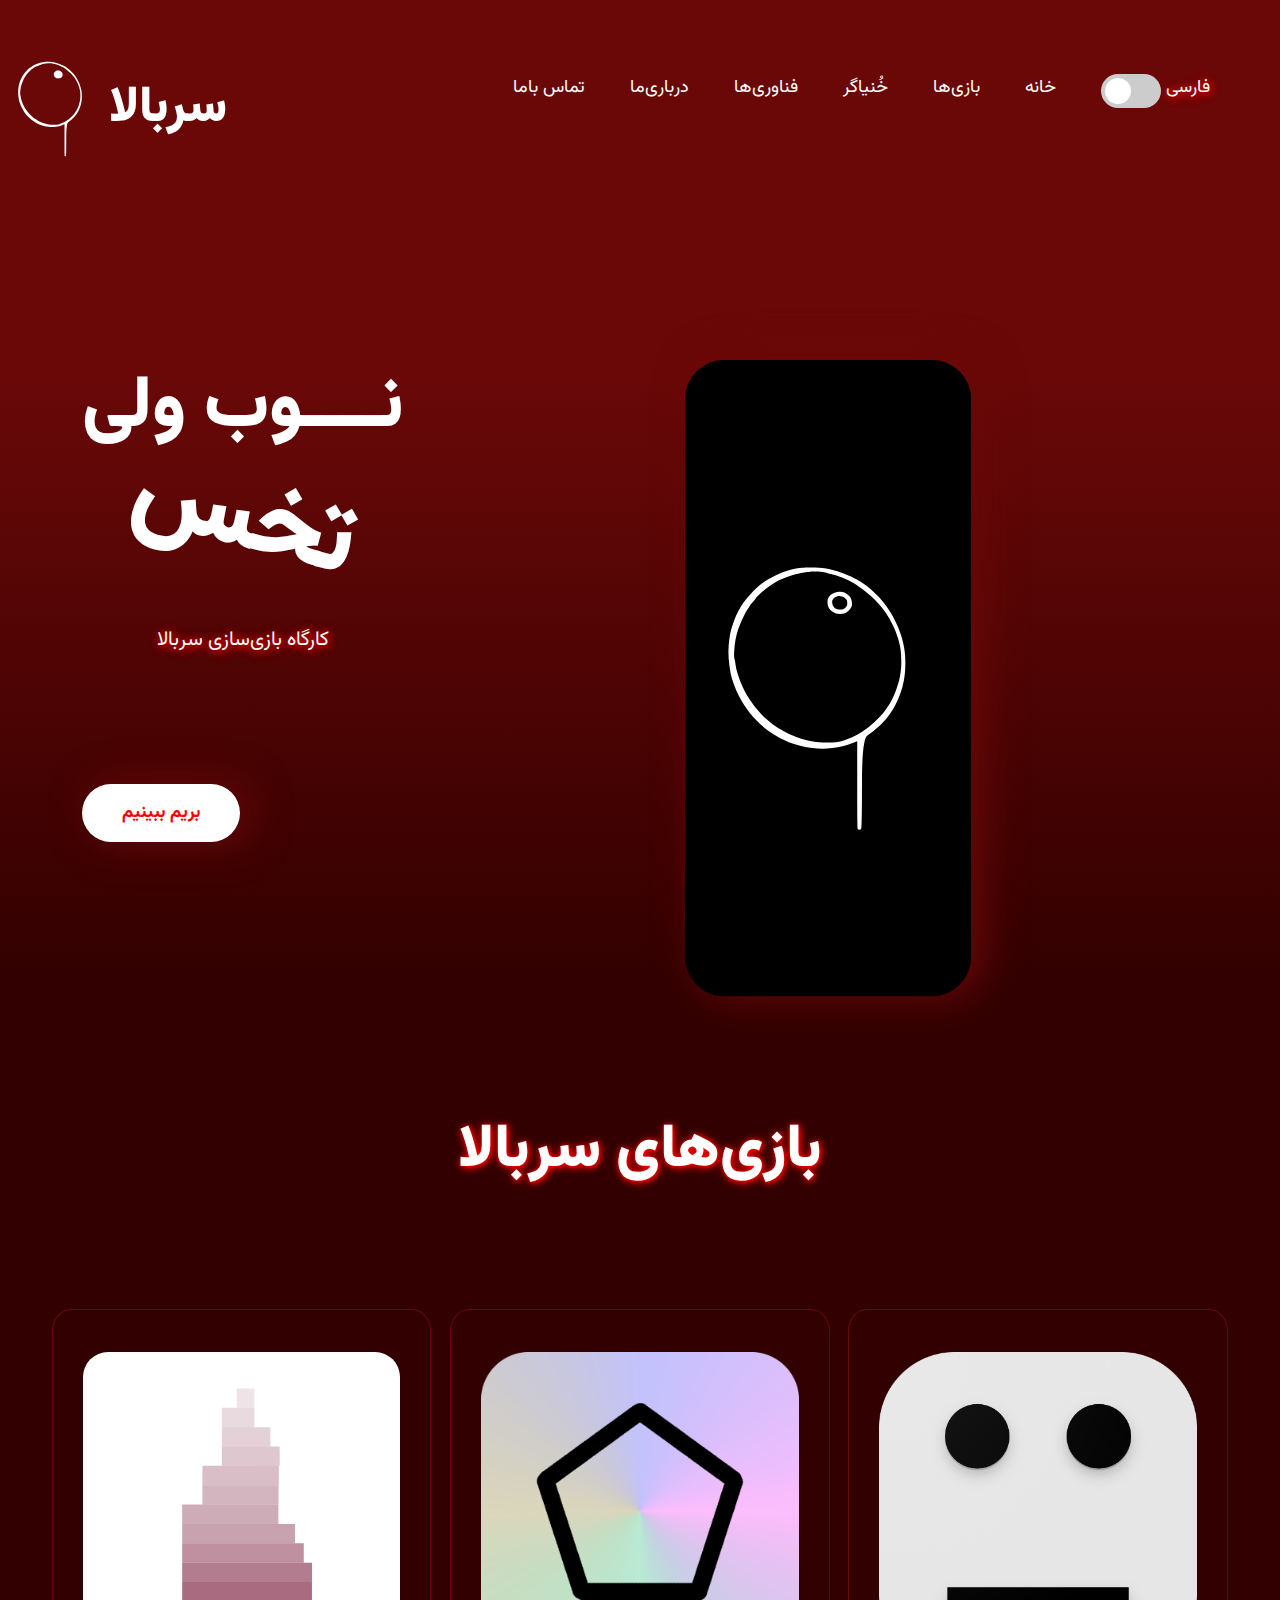
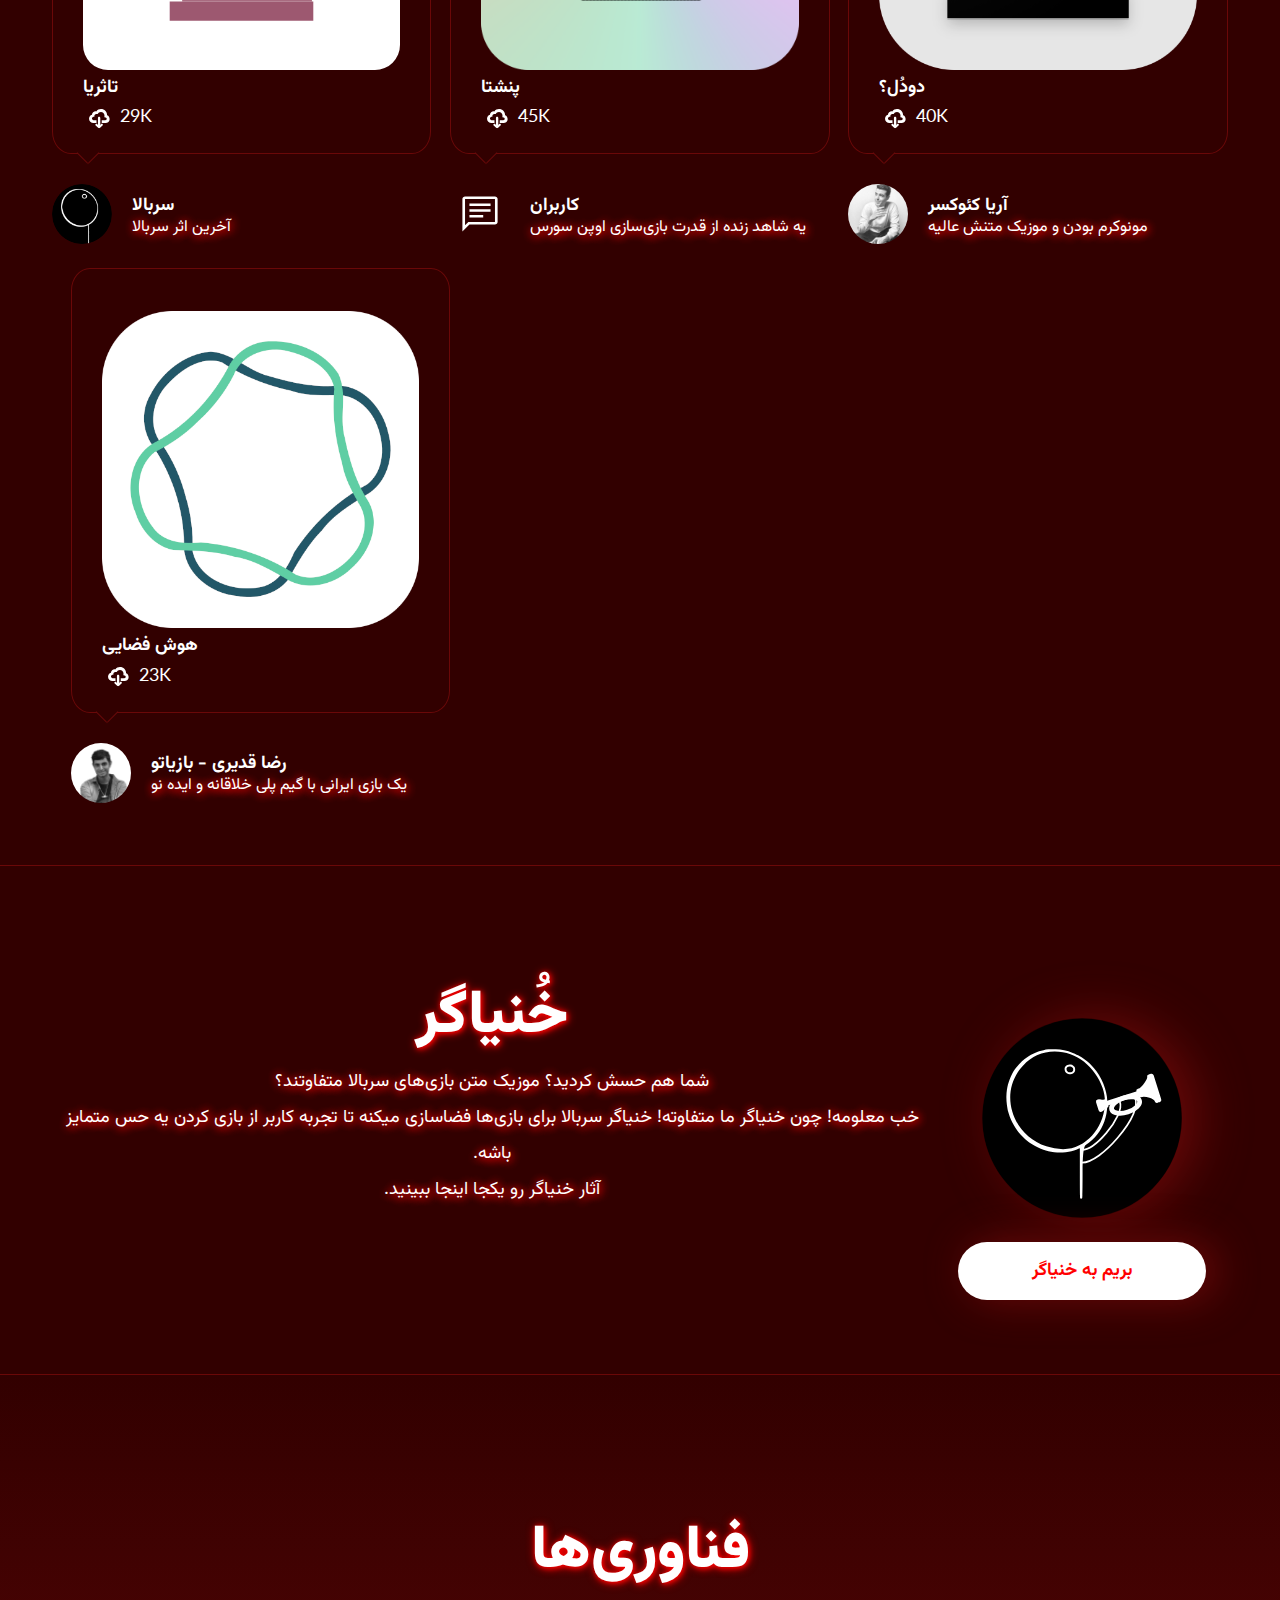
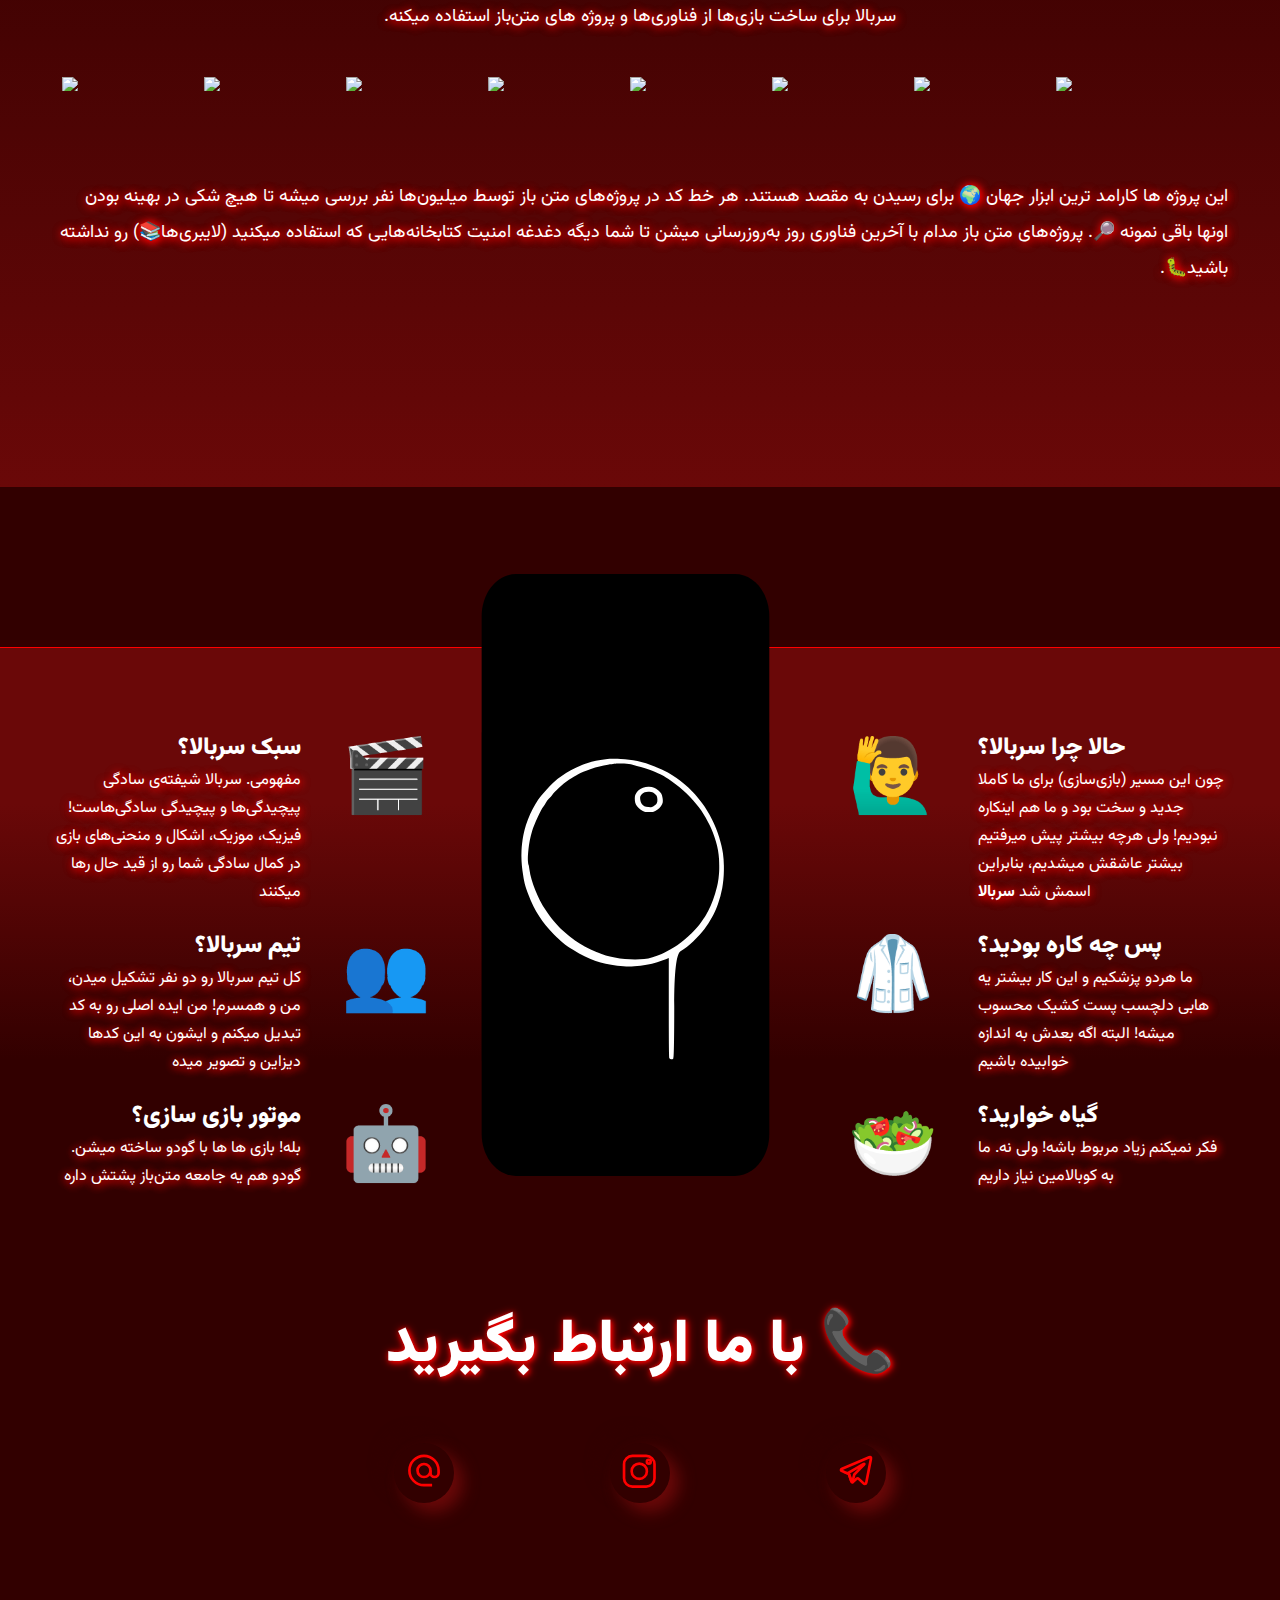
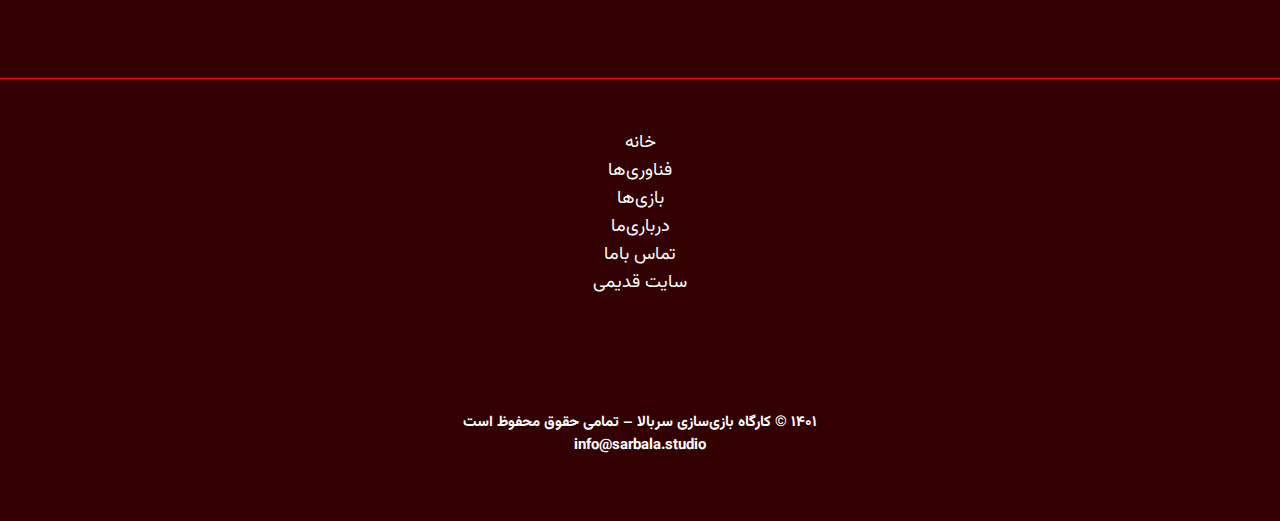
==== commit 00a266b0: "Update index.html" ====
--- a/index.html
+++ b/index.html
@@ -513,14 +513,14 @@
           <div class='button telegram' onclick="location.href='https://t.me/sarbala_studio';">&nbsp;
           </div>
         </div>
-        <br>
+<!--         <br>
         <h4 class="lang lang-fa">و برای حمایت  از ما هم ⬇️</h4>
         <h4 class="lang lang-en">And also you can support us here ⬇️</h4>
 
         <div class="buttons-container">
           <div class='button hamibash' onclick="location.href='https://hamibash.com/sarbala_studio';">&nbsp;
           </div>
-        </div>
+        </div> -->
       </div>
     </section>
     <!-- End:Contact Section -->
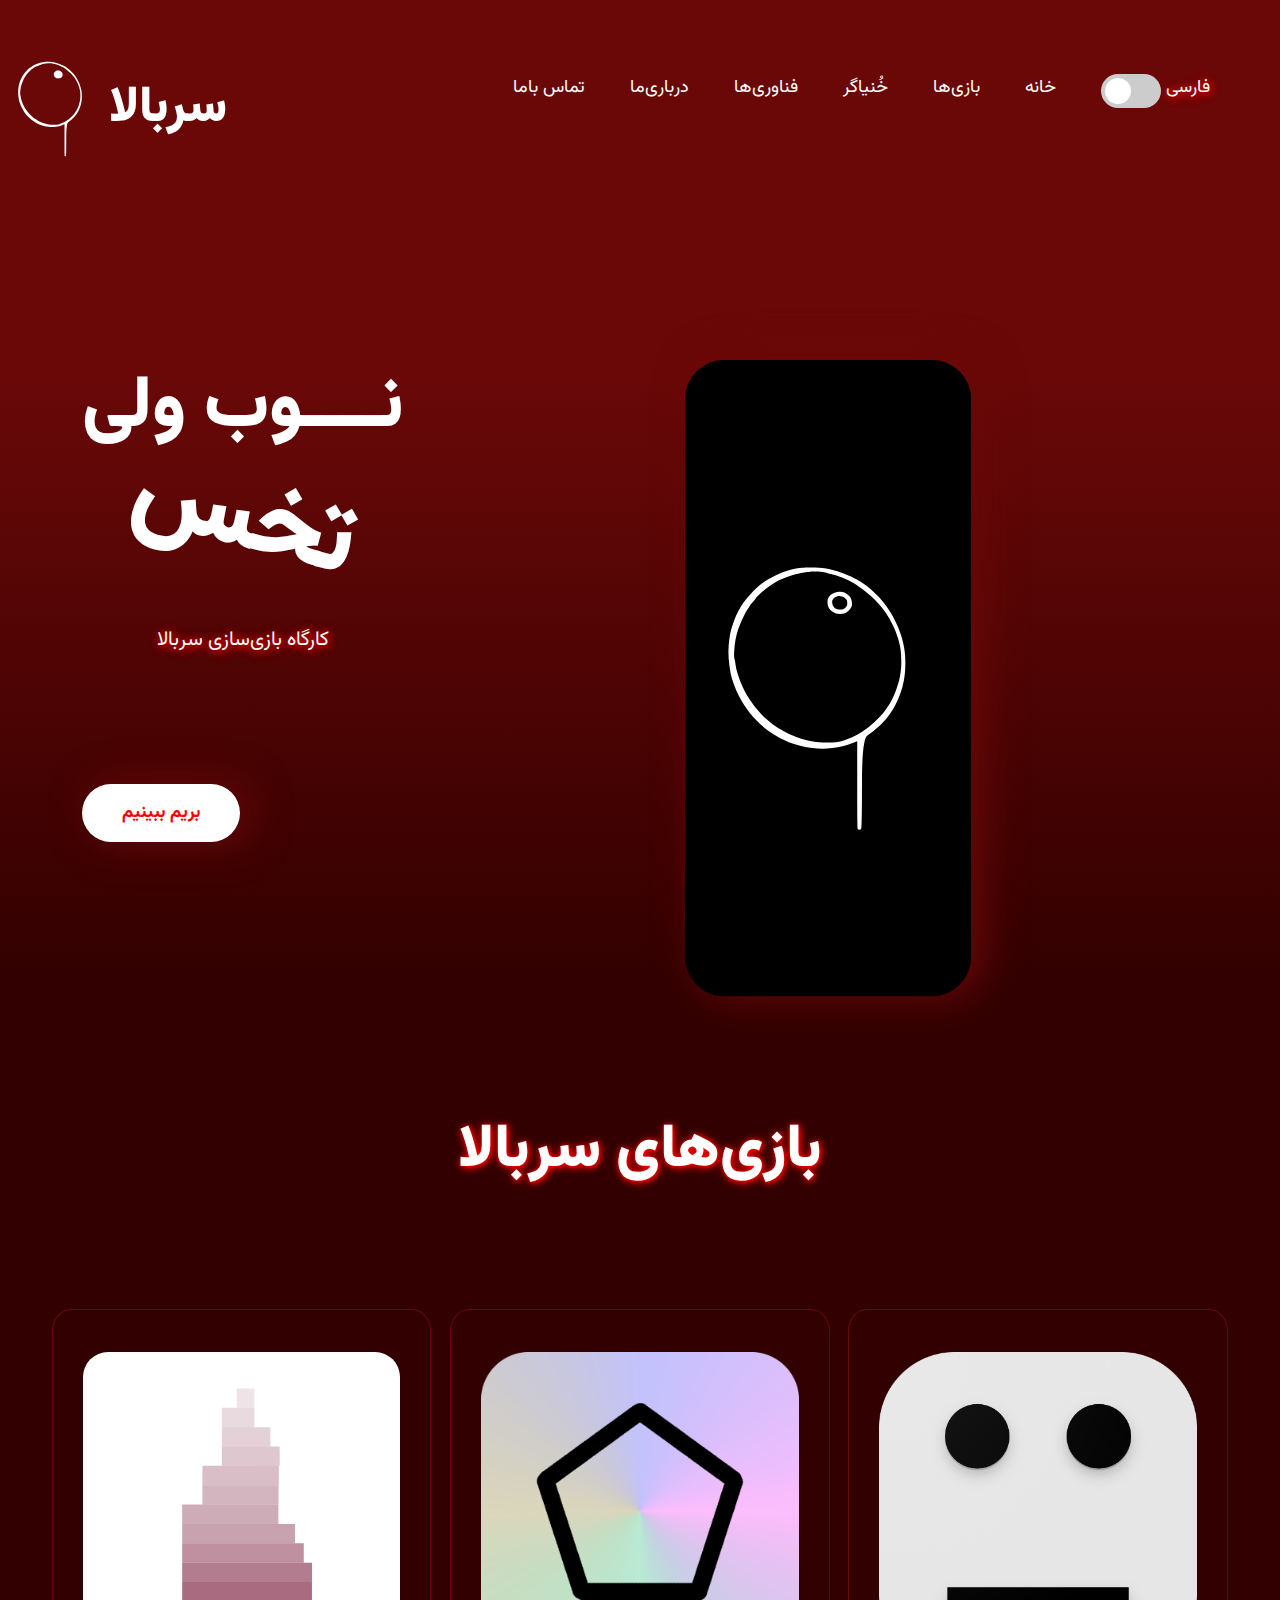
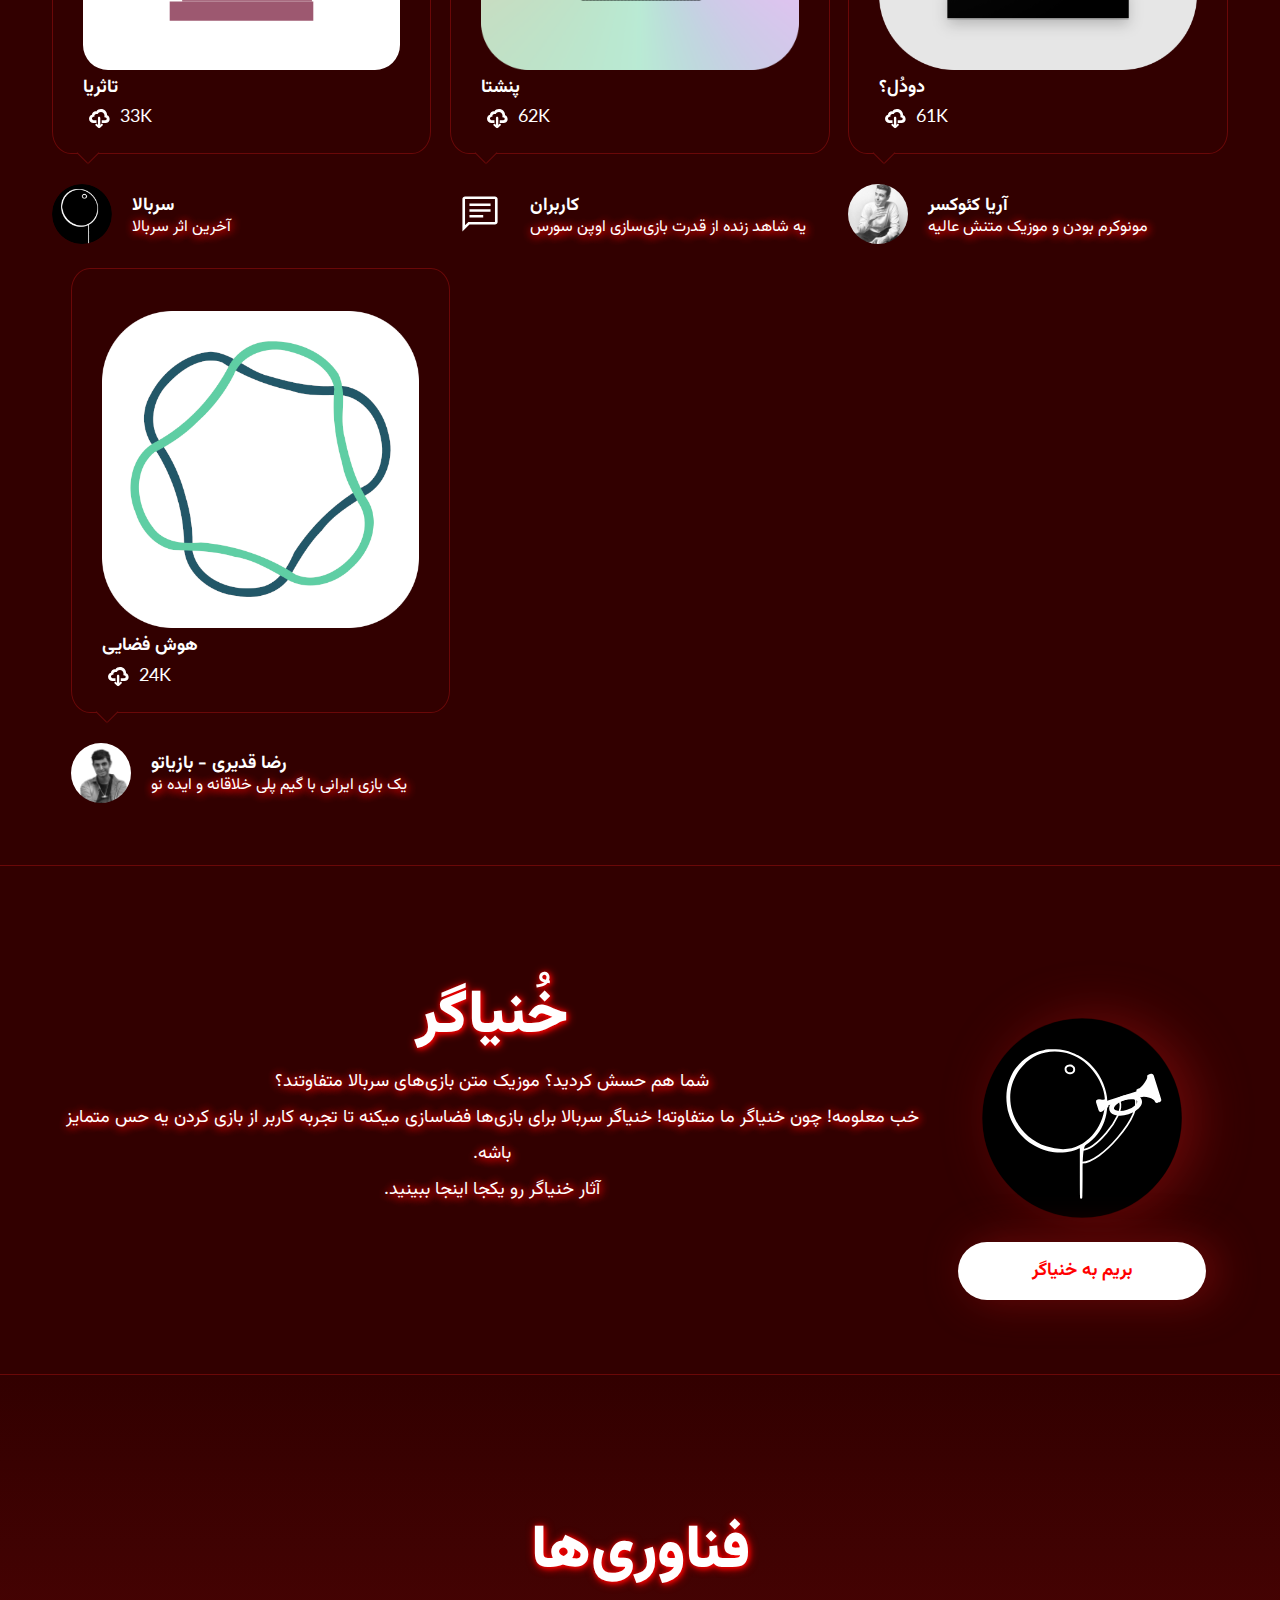
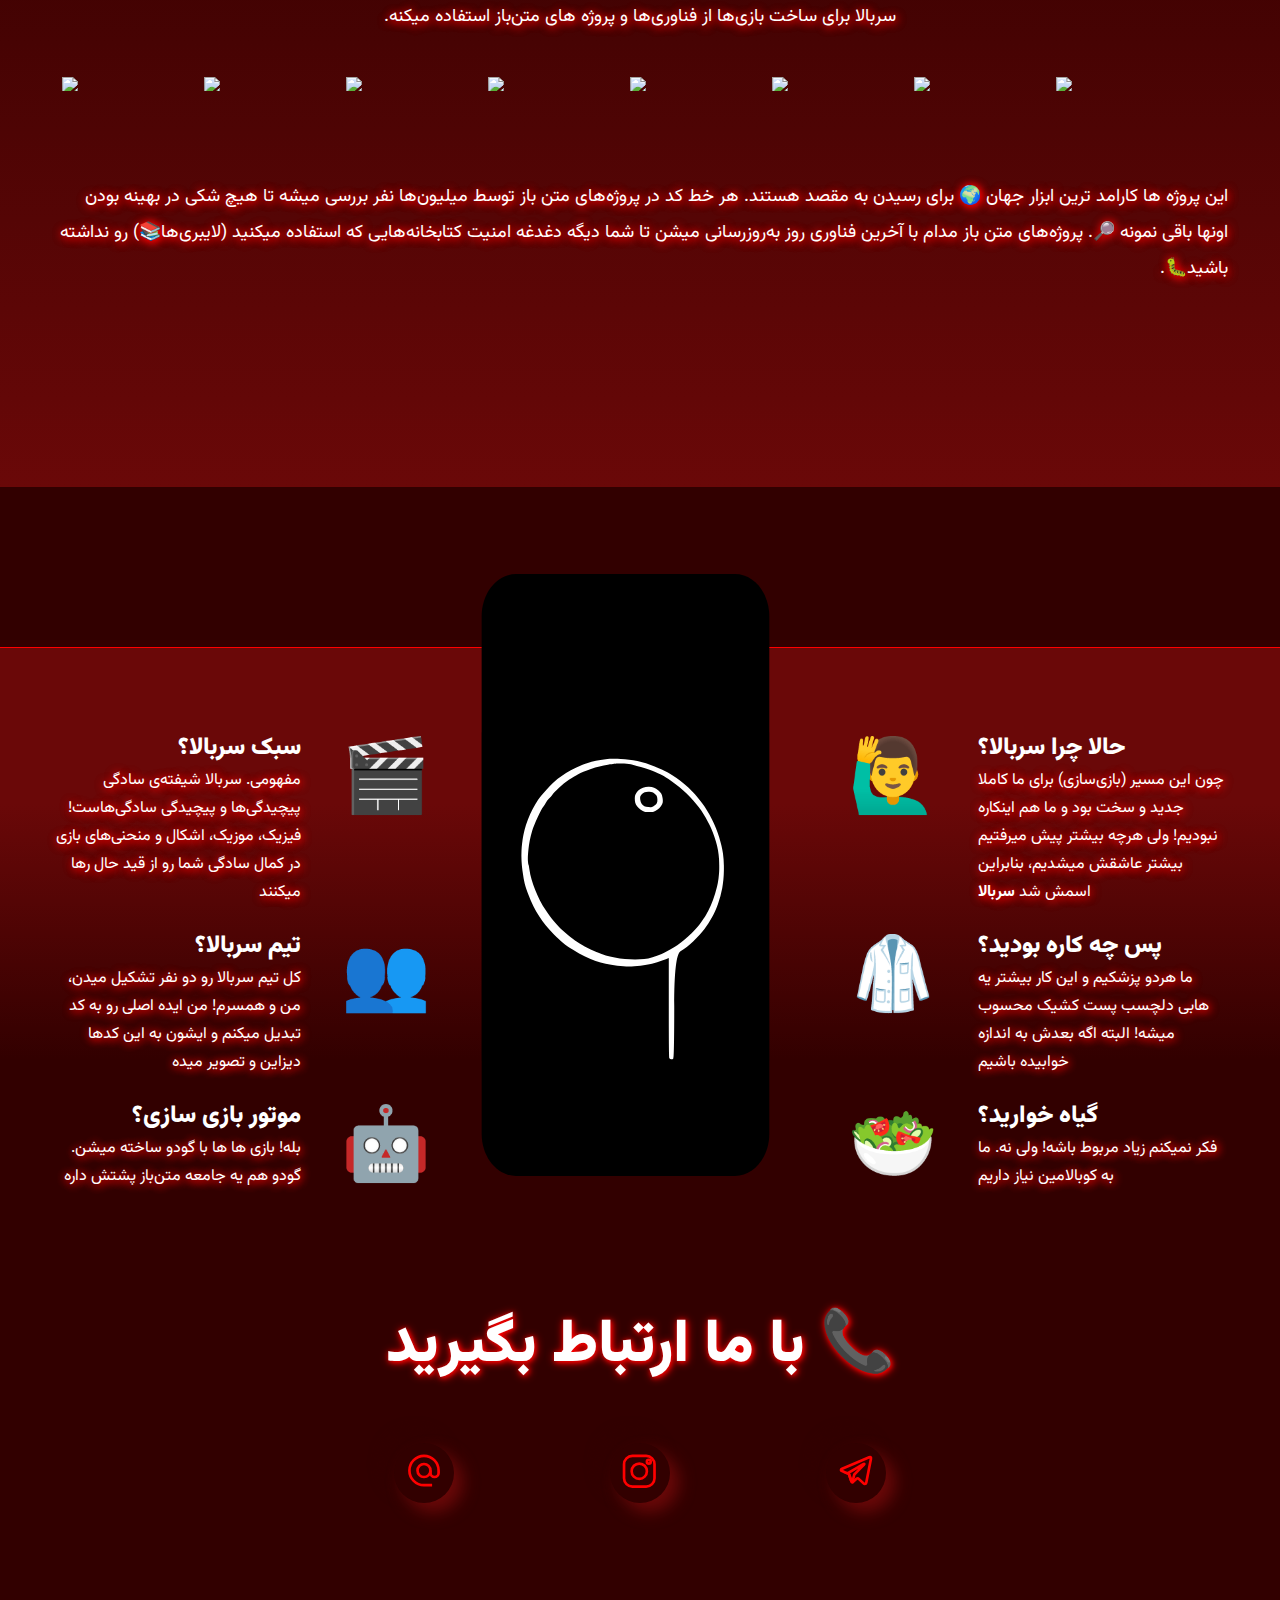
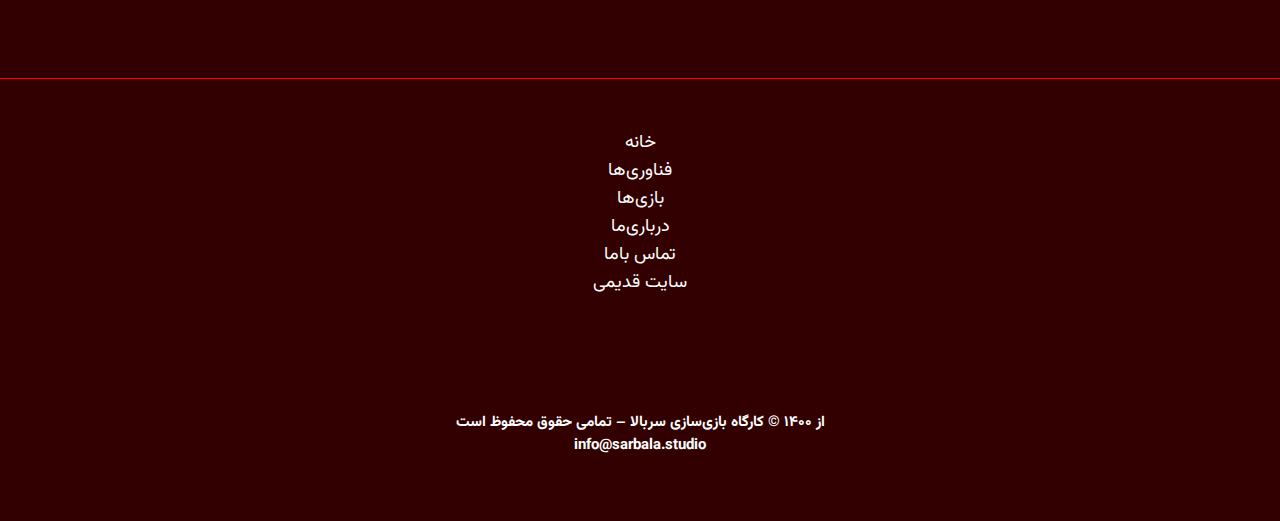
==== commit f9196586: "Update index.html" ====
--- a/index.html
+++ b/index.html
@@ -208,7 +208,7 @@
               <path class="dlClouds" clip-path="url(#TextBounds)" d="M59.0462 57.2585L59.0462 66.104L70.4903 66.104C78.4863 66.104 83.9585 61.6063 83.9585 54.36C83.9585 48.2881 81.06 43.6155 76.0375 41.7914C75.9875 30.4222 67.6668 22.2513 56.6974 22.2513C50.9253 22.2513 45.5031 24.6501 41.9049 29.6476C35.0834 28.5231 28.9365 33.1958 28.2118 40.0423C22.4898 41.4416 19.0415 46.539 19.0415 52.7608C19.0415 60.1321 24.9635 66.104 33.3592 66.104L42.5296 66.104L42.5296 57.2585L33.4092 57.2585C30.3608 57.2585 28.2118 54.9097 28.2118 52.2611C28.2118 48.2631 31.3852 46.3641 35.3332 46.3641C35.758 46.3641 35.9829 46.1142 35.9079 45.6894C35.0584 39.7424 39.2312 36.2692 45.3781 37.9433C45.7029 38.0433 46.0278 37.9433 46.1777 37.6435C48.2766 33.3957 51.7749 31.1218 56.5224 31.1218C62.5444 31.1218 67.3419 35.7944 67.6168 42.0163C67.7168 44.0652 67.5169 45.9143 67.3419 47.2136C67.292 47.6384 67.4669 47.8383 67.8917 47.8883C72.3644 48.1881 74.7882 49.8373 74.7882 53.1356C74.7882 55.7343 73.4388 57.2585 69.9156 57.2585L59.0462 57.2585ZM50.8004 82.5207C51.8248 82.5207 52.8993 82.1459 53.8988 81.1714L61.5949 73.8001C62.1946 73.2004 62.5444 72.5507 62.5444 71.6512C62.5444 69.8521 60.9452 68.6277 59.396 68.6277C58.4465 68.6277 57.6469 69.0275 57.0222 69.6772L55.0482 71.7761L53.8988 73.8501L54.5235 70.4768L54.5235 50.3121C54.5235 48.3381 52.9243 46.5889 50.8004 46.5889C48.6514 46.5889 47.0523 48.3381 47.0523 50.3121L47.0523 70.4768L47.6769 73.8501L46.5525 71.7761L44.5535 69.6772C43.9289 69.0275 43.1293 68.6277 42.1797 68.6277C40.6305 68.6277 39.0313 69.8521 39.0313 71.6512C39.0313 72.5507 39.3812 73.2004 39.9809 73.8001L47.6769 81.1714C48.6764 82.1459 49.7509 82.5207 50.8004 82.5207Z" fill="#000000" fill-rule="evenodd" opacity="1" stroke="none"/>
               </g>
               </svg>
-              29K
+              33K
             </span>
           </div>
           <div class="client-info">
@@ -236,7 +236,7 @@
               <path class="dlClouds" clip-path="url(#TextBounds)" d="M59.0462 57.2585L59.0462 66.104L70.4903 66.104C78.4863 66.104 83.9585 61.6063 83.9585 54.36C83.9585 48.2881 81.06 43.6155 76.0375 41.7914C75.9875 30.4222 67.6668 22.2513 56.6974 22.2513C50.9253 22.2513 45.5031 24.6501 41.9049 29.6476C35.0834 28.5231 28.9365 33.1958 28.2118 40.0423C22.4898 41.4416 19.0415 46.539 19.0415 52.7608C19.0415 60.1321 24.9635 66.104 33.3592 66.104L42.5296 66.104L42.5296 57.2585L33.4092 57.2585C30.3608 57.2585 28.2118 54.9097 28.2118 52.2611C28.2118 48.2631 31.3852 46.3641 35.3332 46.3641C35.758 46.3641 35.9829 46.1142 35.9079 45.6894C35.0584 39.7424 39.2312 36.2692 45.3781 37.9433C45.7029 38.0433 46.0278 37.9433 46.1777 37.6435C48.2766 33.3957 51.7749 31.1218 56.5224 31.1218C62.5444 31.1218 67.3419 35.7944 67.6168 42.0163C67.7168 44.0652 67.5169 45.9143 67.3419 47.2136C67.292 47.6384 67.4669 47.8383 67.8917 47.8883C72.3644 48.1881 74.7882 49.8373 74.7882 53.1356C74.7882 55.7343 73.4388 57.2585 69.9156 57.2585L59.0462 57.2585ZM50.8004 82.5207C51.8248 82.5207 52.8993 82.1459 53.8988 81.1714L61.5949 73.8001C62.1946 73.2004 62.5444 72.5507 62.5444 71.6512C62.5444 69.8521 60.9452 68.6277 59.396 68.6277C58.4465 68.6277 57.6469 69.0275 57.0222 69.6772L55.0482 71.7761L53.8988 73.8501L54.5235 70.4768L54.5235 50.3121C54.5235 48.3381 52.9243 46.5889 50.8004 46.5889C48.6514 46.5889 47.0523 48.3381 47.0523 50.3121L47.0523 70.4768L47.6769 73.8501L46.5525 71.7761L44.5535 69.6772C43.9289 69.0275 43.1293 68.6277 42.1797 68.6277C40.6305 68.6277 39.0313 69.8521 39.0313 71.6512C39.0313 72.5507 39.3812 73.2004 39.9809 73.8001L47.6769 81.1714C48.6764 82.1459 49.7509 82.5207 50.8004 82.5207Z" fill="#000000" fill-rule="evenodd" opacity="1" stroke="none"/>
               </g>
               </svg>
-              45K
+              62K
             </span>
           </div>
           <div class="client-info">
@@ -264,7 +264,7 @@
               <path class="dlClouds" clip-path="url(#TextBounds)" d="M59.0462 57.2585L59.0462 66.104L70.4903 66.104C78.4863 66.104 83.9585 61.6063 83.9585 54.36C83.9585 48.2881 81.06 43.6155 76.0375 41.7914C75.9875 30.4222 67.6668 22.2513 56.6974 22.2513C50.9253 22.2513 45.5031 24.6501 41.9049 29.6476C35.0834 28.5231 28.9365 33.1958 28.2118 40.0423C22.4898 41.4416 19.0415 46.539 19.0415 52.7608C19.0415 60.1321 24.9635 66.104 33.3592 66.104L42.5296 66.104L42.5296 57.2585L33.4092 57.2585C30.3608 57.2585 28.2118 54.9097 28.2118 52.2611C28.2118 48.2631 31.3852 46.3641 35.3332 46.3641C35.758 46.3641 35.9829 46.1142 35.9079 45.6894C35.0584 39.7424 39.2312 36.2692 45.3781 37.9433C45.7029 38.0433 46.0278 37.9433 46.1777 37.6435C48.2766 33.3957 51.7749 31.1218 56.5224 31.1218C62.5444 31.1218 67.3419 35.7944 67.6168 42.0163C67.7168 44.0652 67.5169 45.9143 67.3419 47.2136C67.292 47.6384 67.4669 47.8383 67.8917 47.8883C72.3644 48.1881 74.7882 49.8373 74.7882 53.1356C74.7882 55.7343 73.4388 57.2585 69.9156 57.2585L59.0462 57.2585ZM50.8004 82.5207C51.8248 82.5207 52.8993 82.1459 53.8988 81.1714L61.5949 73.8001C62.1946 73.2004 62.5444 72.5507 62.5444 71.6512C62.5444 69.8521 60.9452 68.6277 59.396 68.6277C58.4465 68.6277 57.6469 69.0275 57.0222 69.6772L55.0482 71.7761L53.8988 73.8501L54.5235 70.4768L54.5235 50.3121C54.5235 48.3381 52.9243 46.5889 50.8004 46.5889C48.6514 46.5889 47.0523 48.3381 47.0523 50.3121L47.0523 70.4768L47.6769 73.8501L46.5525 71.7761L44.5535 69.6772C43.9289 69.0275 43.1293 68.6277 42.1797 68.6277C40.6305 68.6277 39.0313 69.8521 39.0313 71.6512C39.0313 72.5507 39.3812 73.2004 39.9809 73.8001L47.6769 81.1714C48.6764 82.1459 49.7509 82.5207 50.8004 82.5207Z" fill="#000000" fill-rule="evenodd" opacity="1" stroke="none"/>
               </g>
               </svg>
-              40K
+              61K
             </span>
           </div>
           <div class="client-info">
@@ -292,7 +292,7 @@
               <path class="dlClouds" clip-path="url(#TextBounds)" d="M59.0462 57.2585L59.0462 66.104L70.4903 66.104C78.4863 66.104 83.9585 61.6063 83.9585 54.36C83.9585 48.2881 81.06 43.6155 76.0375 41.7914C75.9875 30.4222 67.6668 22.2513 56.6974 22.2513C50.9253 22.2513 45.5031 24.6501 41.9049 29.6476C35.0834 28.5231 28.9365 33.1958 28.2118 40.0423C22.4898 41.4416 19.0415 46.539 19.0415 52.7608C19.0415 60.1321 24.9635 66.104 33.3592 66.104L42.5296 66.104L42.5296 57.2585L33.4092 57.2585C30.3608 57.2585 28.2118 54.9097 28.2118 52.2611C28.2118 48.2631 31.3852 46.3641 35.3332 46.3641C35.758 46.3641 35.9829 46.1142 35.9079 45.6894C35.0584 39.7424 39.2312 36.2692 45.3781 37.9433C45.7029 38.0433 46.0278 37.9433 46.1777 37.6435C48.2766 33.3957 51.7749 31.1218 56.5224 31.1218C62.5444 31.1218 67.3419 35.7944 67.6168 42.0163C67.7168 44.0652 67.5169 45.9143 67.3419 47.2136C67.292 47.6384 67.4669 47.8383 67.8917 47.8883C72.3644 48.1881 74.7882 49.8373 74.7882 53.1356C74.7882 55.7343 73.4388 57.2585 69.9156 57.2585L59.0462 57.2585ZM50.8004 82.5207C51.8248 82.5207 52.8993 82.1459 53.8988 81.1714L61.5949 73.8001C62.1946 73.2004 62.5444 72.5507 62.5444 71.6512C62.5444 69.8521 60.9452 68.6277 59.396 68.6277C58.4465 68.6277 57.6469 69.0275 57.0222 69.6772L55.0482 71.7761L53.8988 73.8501L54.5235 70.4768L54.5235 50.3121C54.5235 48.3381 52.9243 46.5889 50.8004 46.5889C48.6514 46.5889 47.0523 48.3381 47.0523 50.3121L47.0523 70.4768L47.6769 73.8501L46.5525 71.7761L44.5535 69.6772C43.9289 69.0275 43.1293 68.6277 42.1797 68.6277C40.6305 68.6277 39.0313 69.8521 39.0313 71.6512C39.0313 72.5507 39.3812 73.2004 39.9809 73.8001L47.6769 81.1714C48.6764 82.1459 49.7509 82.5207 50.8004 82.5207Z" fill="#000000" fill-rule="evenodd" opacity="1" stroke="none"/>
               </g>
               </svg>
-              23K
+              24K
             </span>
           </div>
           <div class="client-info">
@@ -558,11 +558,11 @@
       
     </section>
     <h5 class="lang lang-en center_align" style="padding: 5%;">
-      Sarbala Studio - All Rights Reserved © 2022
+      Sarbala Studio - All Rights Reserved © Since 2021
       <br>info@sarbala.studio
     </h5>
     <h5 class="lang lang-fa center_align" style="padding: 5%;" dir="rtl">
-      ۱۴۰۱ © کارگاه بازی‌سازی سربالا – تمامی حقوق محفوظ است
+      از ۱۴۰۰  © کارگاه بازی‌سازی سربالا – تمامی حقوق محفوظ است
       <br>info@sarbala.studio
     </h5>
     <!-- End: Footer Section -->
